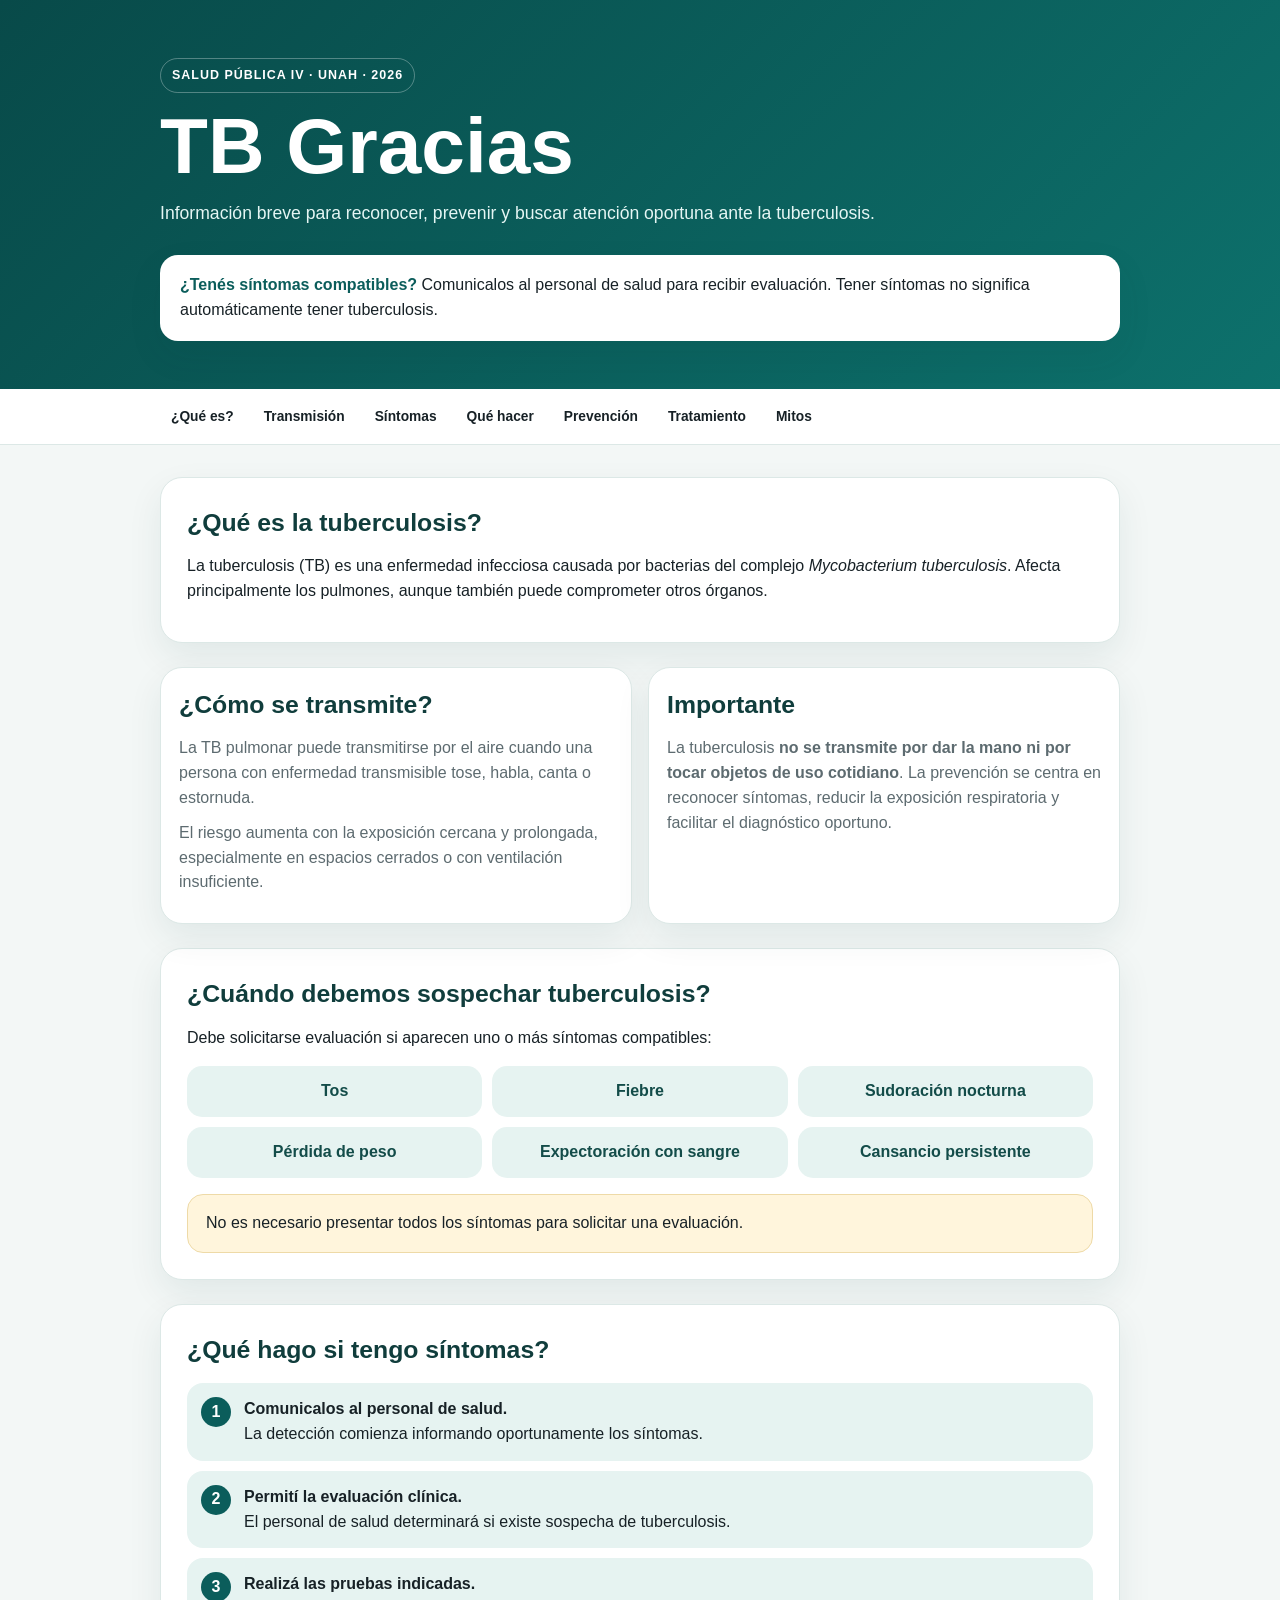
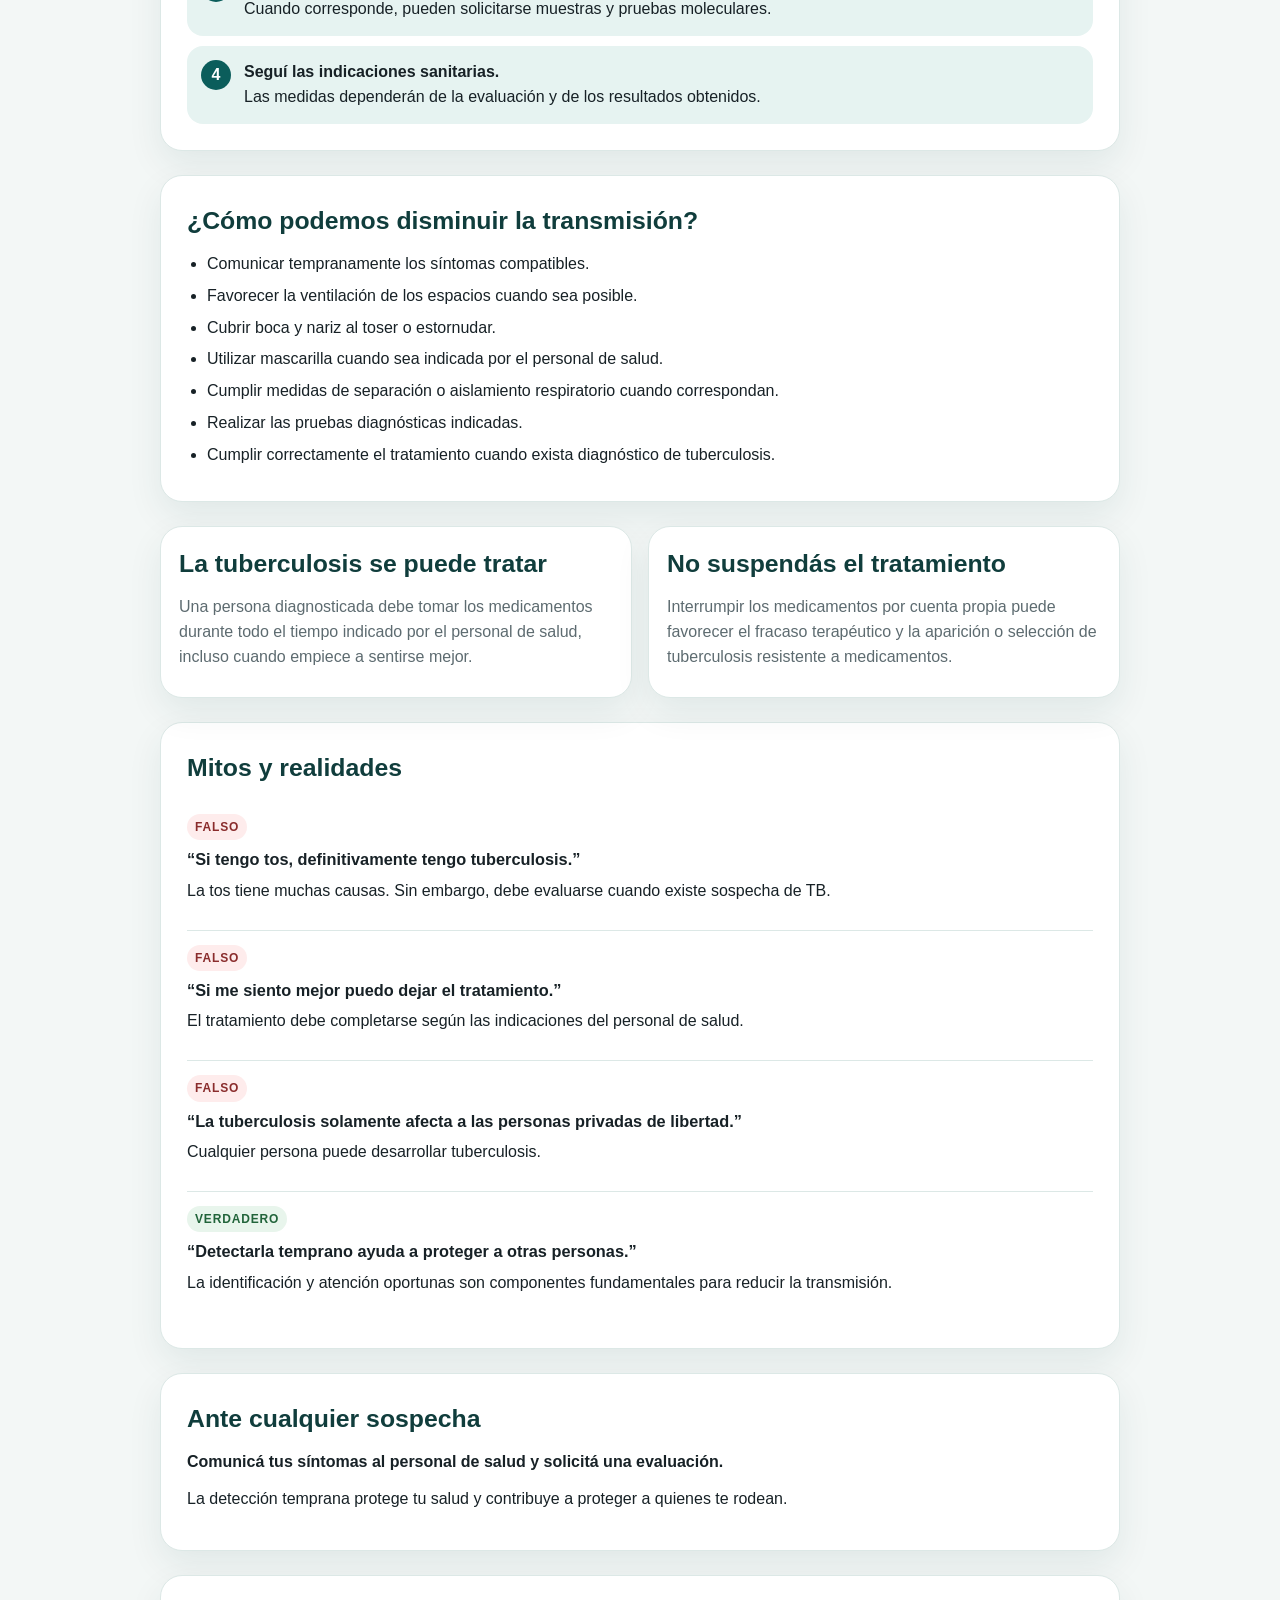
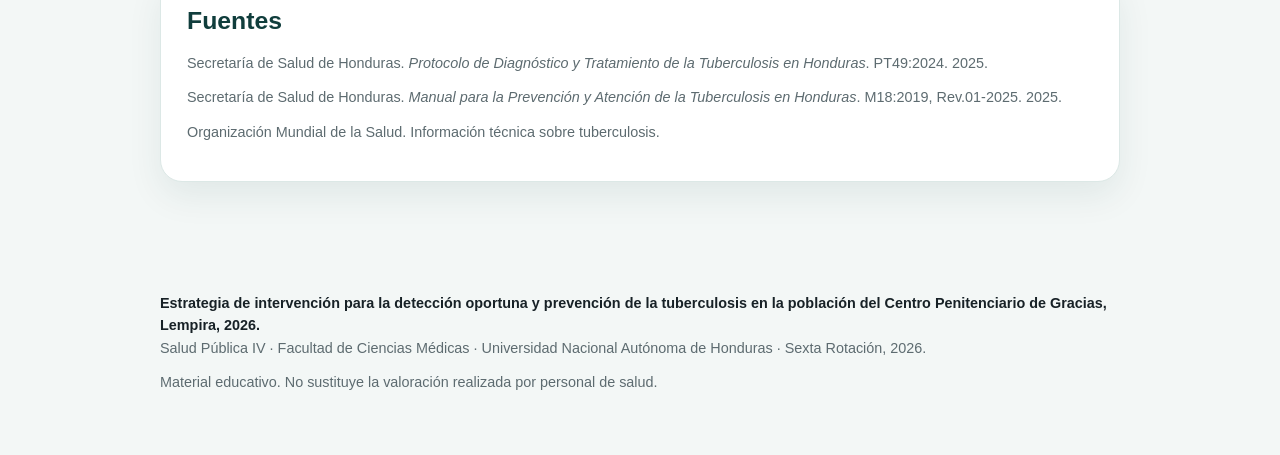
==== index.html @ ed450d12 "Add TB Gracias educational website" ====
<!doctype html>
<html lang="es">
<head>
  <meta charset="utf-8">
  <meta name="viewport" content="width=device-width, initial-scale=1">
  <meta name="theme-color" content="#0b5d5b">
  <meta name="description" content="TB Gracias: información breve y confiable sobre tuberculosis, signos, prevención, diagnóstico y tratamiento.">
  <title>TB Gracias | Información sobre tuberculosis</title>
  <style>
    :root{
      --ink:#172126; --muted:#5d6b70; --bg:#f3f7f6; --card:#fff;
      --brand:#0b5d5b; --brand2:#0f7773; --soft:#e6f3f1;
      --warn:#fff5dc; --border:#dce8e6; --shadow:0 14px 35px rgba(13,62,61,.08);
    }
    *{box-sizing:border-box}
    html{scroll-behavior:smooth}
    body{margin:0;font-family:Arial,Helvetica,sans-serif;color:var(--ink);background:var(--bg);line-height:1.55}
    .wrap{width:min(960px,calc(100% - 32px));margin:auto}
    header{background:linear-gradient(135deg,#084a49,#0d716c);color:#fff;padding:58px 0 48px}
    .eyebrow{display:inline-block;padding:7px 11px;border:1px solid rgba(255,255,255,.3);border-radius:999px;font-size:.78rem;letter-spacing:.08em;text-transform:uppercase;font-weight:700;margin-bottom:16px}
    h1{font-size:clamp(2.5rem,8vw,4.9rem);line-height:.95;margin:0 0 16px}
    header p{max-width:720px;font-size:1.1rem;margin:0;color:#e5f6f4}
    .quick{margin-top:28px;background:#fff;color:var(--ink);padding:18px 20px;border-radius:18px;box-shadow:var(--shadow)}
    .quick strong{color:var(--brand)}
    nav{position:sticky;top:0;z-index:10;background:rgba(255,255,255,.96);border-bottom:1px solid var(--border);overflow:auto;white-space:nowrap}
    nav .wrap{display:flex;gap:8px;padding:9px 0}
    nav a{text-decoration:none;color:var(--ink);padding:8px 11px;border-radius:999px;font-size:.86rem;font-weight:700}
    nav a:hover{background:var(--soft);color:var(--brand)}
    main{padding:32px 0 56px}
    section{scroll-margin-top:68px;margin:0 0 24px}
    .card,.mini{background:var(--card);border:1px solid var(--border);border-radius:22px;box-shadow:var(--shadow)}
    .card{padding:26px}.mini{padding:18px}
    h2{font-size:1.55rem;margin:0 0 12px;color:#103d3c}
    h3{font-size:1.02rem;margin:0 0 6px}
    p{margin:0 0 12px}
    .grid{display:grid;grid-template-columns:repeat(2,minmax(0,1fr));gap:16px}
    .mini p{margin:0 0 10px;color:var(--muted)}
    ul{padding-left:20px;margin:10px 0 0} li{margin:7px 0}
    .symptoms{display:grid;grid-template-columns:repeat(3,minmax(0,1fr));gap:10px;margin-top:16px}
    .pill{background:var(--soft);color:#134c49;border-radius:15px;padding:13px;font-weight:700;text-align:center}
    .steps{counter-reset:step;display:grid;gap:10px;margin-top:14px}
    .step{counter-increment:step;display:flex;gap:13px;align-items:flex-start;background:var(--soft);border-radius:16px;padding:14px}
    .step:before{content:counter(step);flex:0 0 30px;height:30px;display:grid;place-items:center;border-radius:50%;background:var(--brand);color:#fff;font-weight:700}
    .notice{background:var(--warn);border:1px solid #eedaa7;border-radius:16px;padding:16px 18px;margin-top:16px}
    .myth{border-top:1px solid var(--border);padding:14px 0}.myth:first-of-type{border-top:0}
    .tag{display:inline-block;font-size:.75rem;text-transform:uppercase;letter-spacing:.07em;font-weight:700;padding:4px 8px;border-radius:999px;margin-bottom:7px}
    .false{background:#feecec;color:#8a2c2c}.true{background:#e8f5ec;color:#21643a}
    footer{padding:30px 0 50px;color:var(--muted);font-size:.9rem} footer strong{color:var(--ink)}
    .sources{font-size:.9rem;color:var(--muted)}
    @media(max-width:680px){
      header{padding:42px 0 36px}.wrap{width:min(100% - 22px,960px)}.card{padding:20px}
      .grid{grid-template-columns:1fr}.symptoms{grid-template-columns:repeat(2,minmax(0,1fr))}
    }
  </style>
</head>
<body>
  <header>
    <div class="wrap">
      <span class="eyebrow">Salud Pública IV · UNAH · 2026</span>
      <h1>TB Gracias</h1>
      <p>Información breve para reconocer, prevenir y buscar atención oportuna ante la tuberculosis.</p>
      <div class="quick"><strong>¿Tenés síntomas compatibles?</strong> Comunicalos al personal de salud para recibir evaluación. Tener síntomas no significa automáticamente tener tuberculosis.</div>
    </div>
  </header>

  <nav>
    <div class="wrap">
      <a href="#que-es">¿Qué es?</a>
      <a href="#transmision">Transmisión</a>
      <a href="#sintomas">Síntomas</a>
      <a href="#que-hacer">Qué hacer</a>
      <a href="#prevencion">Prevención</a>
      <a href="#tratamiento">Tratamiento</a>
      <a href="#mitos">Mitos</a>
    </div>
  </nav>

  <main class="wrap">
    <section id="que-es" class="card">
      <h2>¿Qué es la tuberculosis?</h2>
      <p>La tuberculosis (TB) es una enfermedad infecciosa causada por bacterias del complejo <em>Mycobacterium tuberculosis</em>. Afecta principalmente los pulmones, aunque también puede comprometer otros órganos.</p>
    </section>

    <section id="transmision" class="grid">
      <article class="mini">
        <h2>¿Cómo se transmite?</h2>
        <p>La TB pulmonar puede transmitirse por el aire cuando una persona con enfermedad transmisible tose, habla, canta o estornuda.</p>
        <p>El riesgo aumenta con la exposición cercana y prolongada, especialmente en espacios cerrados o con ventilación insuficiente.</p>
      </article>
      <article class="mini">
        <h2>Importante</h2>
        <p>La tuberculosis <strong>no se transmite por dar la mano ni por tocar objetos de uso cotidiano</strong>. La prevención se centra en reconocer síntomas, reducir la exposición respiratoria y facilitar el diagnóstico oportuno.</p>
      </article>
    </section>

    <section id="sintomas" class="card">
      <h2>¿Cuándo debemos sospechar tuberculosis?</h2>
      <p>Debe solicitarse evaluación si aparecen uno o más síntomas compatibles:</p>
      <div class="symptoms">
        <div class="pill">Tos</div><div class="pill">Fiebre</div><div class="pill">Sudoración nocturna</div>
        <div class="pill">Pérdida de peso</div><div class="pill">Expectoración con sangre</div><div class="pill">Cansancio persistente</div>
      </div>
      <div class="notice">No es necesario presentar todos los síntomas para solicitar una evaluación.</div>
    </section>

    <section id="que-hacer" class="card">
      <h2>¿Qué hago si tengo síntomas?</h2>
      <div class="steps">
        <div class="step"><div><strong>Comunicalos al personal de salud.</strong><br>La detección comienza informando oportunamente los síntomas.</div></div>
        <div class="step"><div><strong>Permití la evaluación clínica.</strong><br>El personal de salud determinará si existe sospecha de tuberculosis.</div></div>
        <div class="step"><div><strong>Realizá las pruebas indicadas.</strong><br>Cuando corresponde, pueden solicitarse muestras y pruebas moleculares.</div></div>
        <div class="step"><div><strong>Seguí las indicaciones sanitarias.</strong><br>Las medidas dependerán de la evaluación y de los resultados obtenidos.</div></div>
      </div>
    </section>

    <section id="prevencion" class="card">
      <h2>¿Cómo podemos disminuir la transmisión?</h2>
      <ul>
        <li>Comunicar tempranamente los síntomas compatibles.</li>
        <li>Favorecer la ventilación de los espacios cuando sea posible.</li>
        <li>Cubrir boca y nariz al toser o estornudar.</li>
        <li>Utilizar mascarilla cuando sea indicada por el personal de salud.</li>
        <li>Cumplir medidas de separación o aislamiento respiratorio cuando correspondan.</li>
        <li>Realizar las pruebas diagnósticas indicadas.</li>
        <li>Cumplir correctamente el tratamiento cuando exista diagnóstico de tuberculosis.</li>
      </ul>
    </section>

    <section id="tratamiento" class="grid">
      <article class="mini">
        <h2>La tuberculosis se puede tratar</h2>
        <p>Una persona diagnosticada debe tomar los medicamentos durante todo el tiempo indicado por el personal de salud, incluso cuando empiece a sentirse mejor.</p>
      </article>
      <article class="mini">
        <h2>No suspendás el tratamiento</h2>
        <p>Interrumpir los medicamentos por cuenta propia puede favorecer el fracaso terapéutico y la aparición o selección de tuberculosis resistente a medicamentos.</p>
      </article>
    </section>

    <section id="mitos" class="card">
      <h2>Mitos y realidades</h2>
      <div class="myth"><span class="tag false">Falso</span><h3>“Si tengo tos, definitivamente tengo tuberculosis.”</h3><p>La tos tiene muchas causas. Sin embargo, debe evaluarse cuando existe sospecha de TB.</p></div>
      <div class="myth"><span class="tag false">Falso</span><h3>“Si me siento mejor puedo dejar el tratamiento.”</h3><p>El tratamiento debe completarse según las indicaciones del personal de salud.</p></div>
      <div class="myth"><span class="tag false">Falso</span><h3>“La tuberculosis solamente afecta a las personas privadas de libertad.”</h3><p>Cualquier persona puede desarrollar tuberculosis.</p></div>
      <div class="myth"><span class="tag true">Verdadero</span><h3>“Detectarla temprano ayuda a proteger a otras personas.”</h3><p>La identificación y atención oportunas son componentes fundamentales para reducir la transmisión.</p></div>
    </section>

    <section class="card">
      <h2>Ante cualquier sospecha</h2>
      <p><strong>Comunicá tus síntomas al personal de salud y solicitá una evaluación.</strong></p>
      <p>La detección temprana protege tu salud y contribuye a proteger a quienes te rodean.</p>
    </section>

    <section class="card sources">
      <h2>Fuentes</h2>
      <p>Secretaría de Salud de Honduras. <em>Protocolo de Diagnóstico y Tratamiento de la Tuberculosis en Honduras</em>. PT49:2024. 2025.</p>
      <p>Secretaría de Salud de Honduras. <em>Manual para la Prevención y Atención de la Tuberculosis en Honduras</em>. M18:2019, Rev.01-2025. 2025.</p>
      <p>Organización Mundial de la Salud. Información técnica sobre tuberculosis.</p>
    </section>
  </main>

  <footer>
    <div class="wrap">
      <strong>Estrategia de intervención para la detección oportuna y prevención de la tuberculosis en la población del Centro Penitenciario de Gracias, Lempira, 2026.</strong>
      <p>Salud Pública IV · Facultad de Ciencias Médicas · Universidad Nacional Autónoma de Honduras · Sexta Rotación, 2026.</p>
      <p>Material educativo. No sustituye la valoración realizada por personal de salud.</p>
    </div>
  </footer>
</body>
</html>
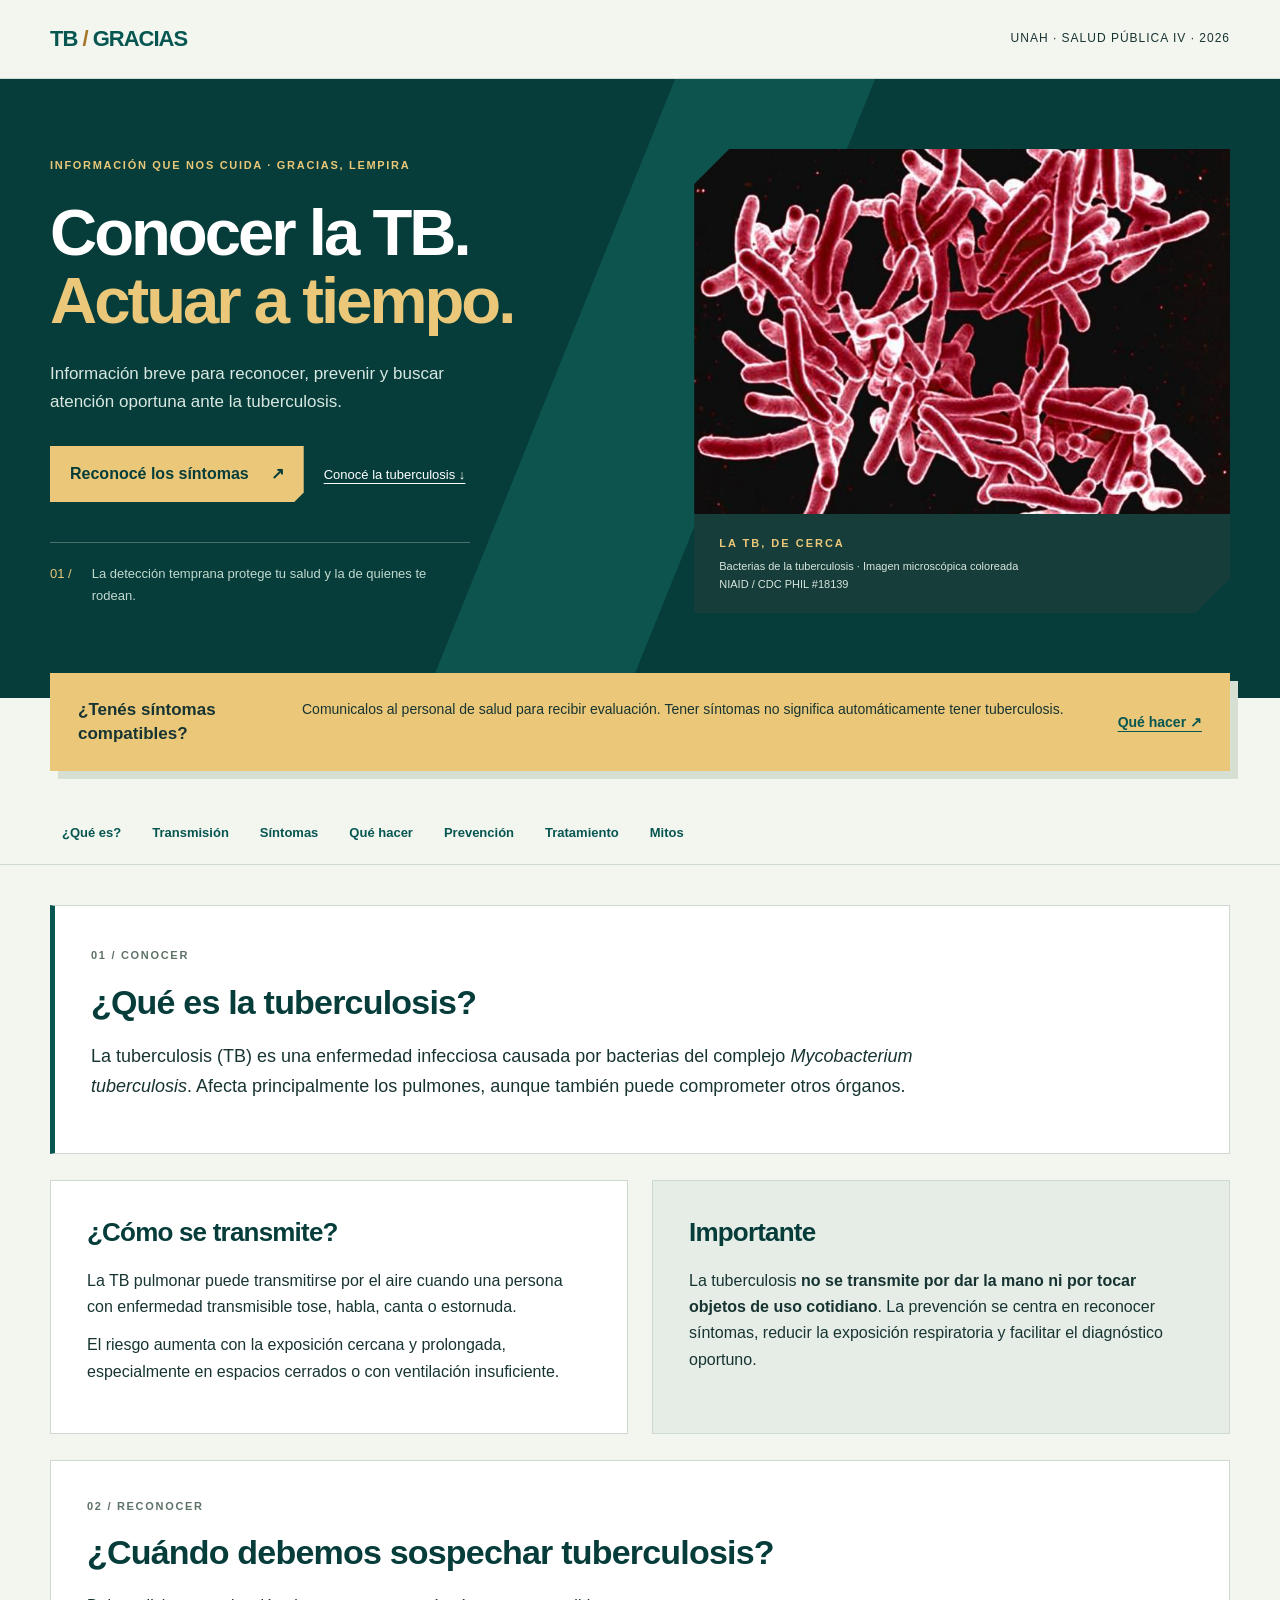
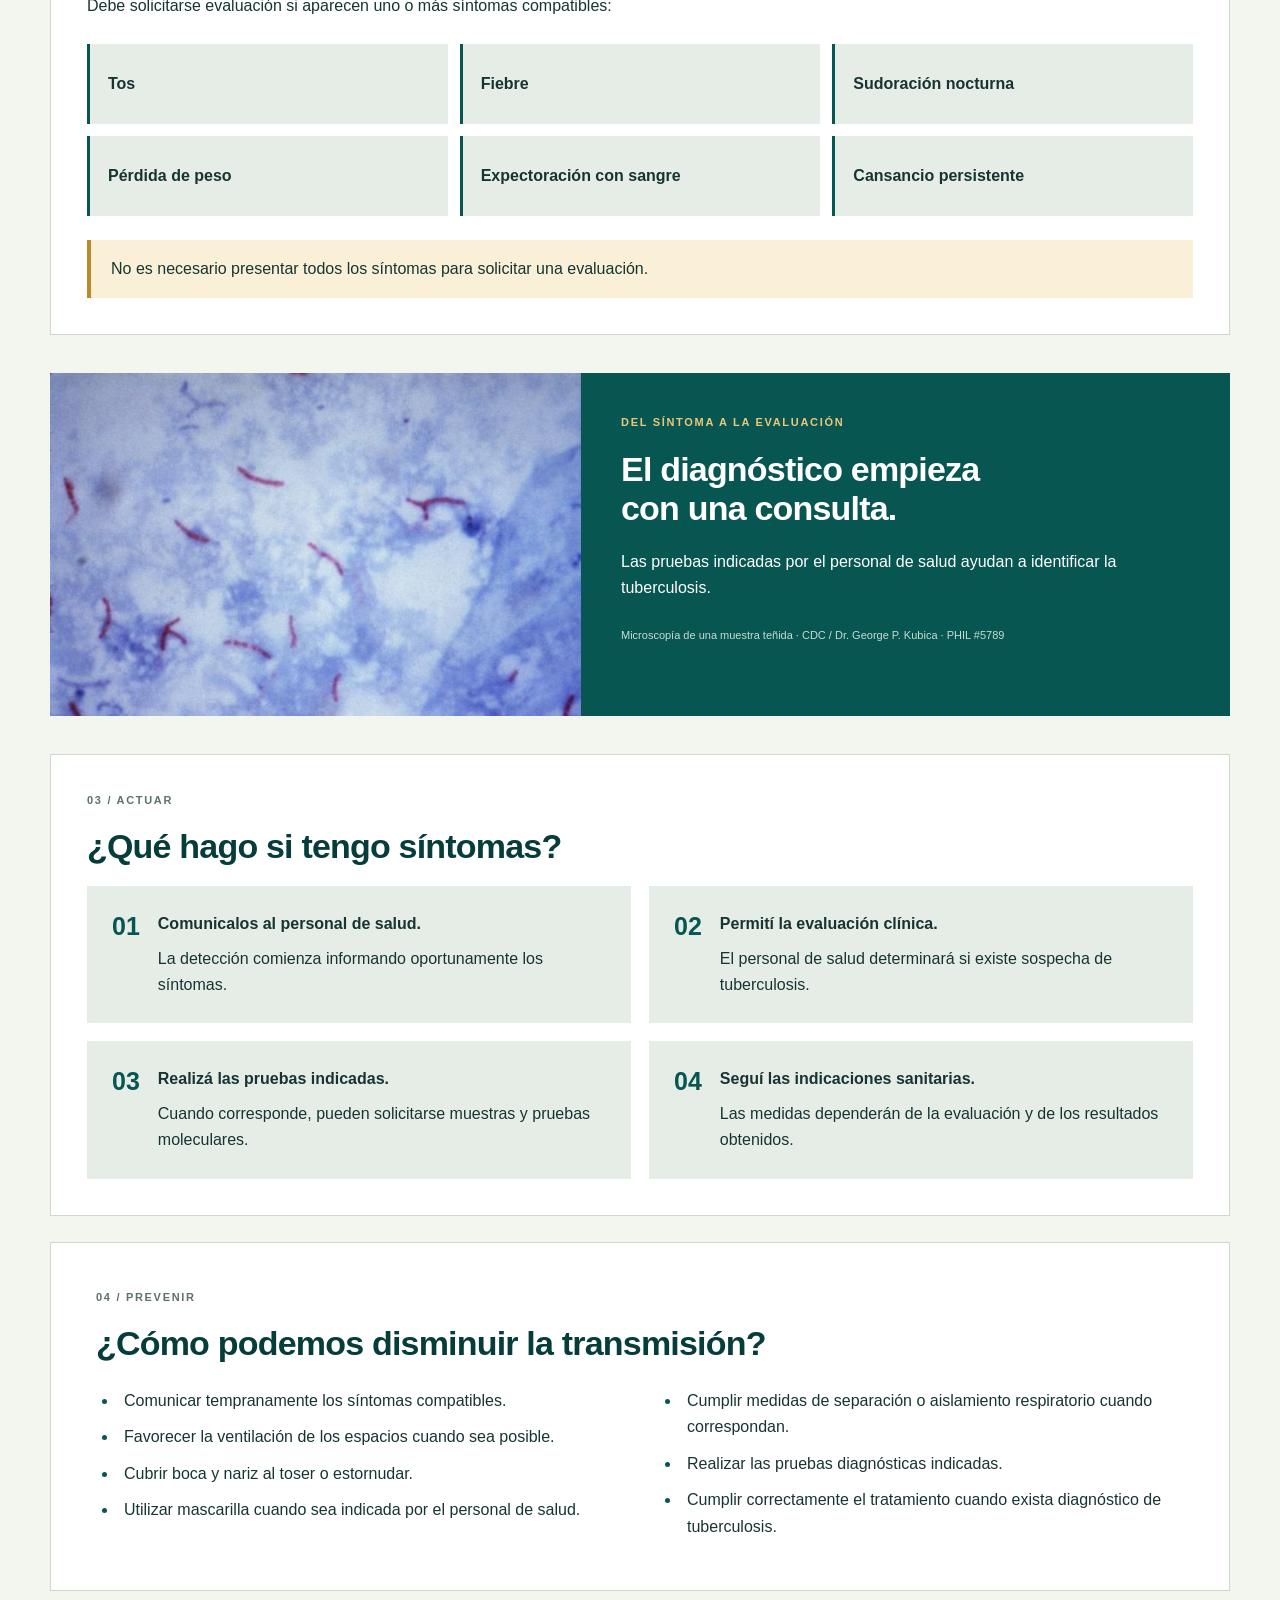
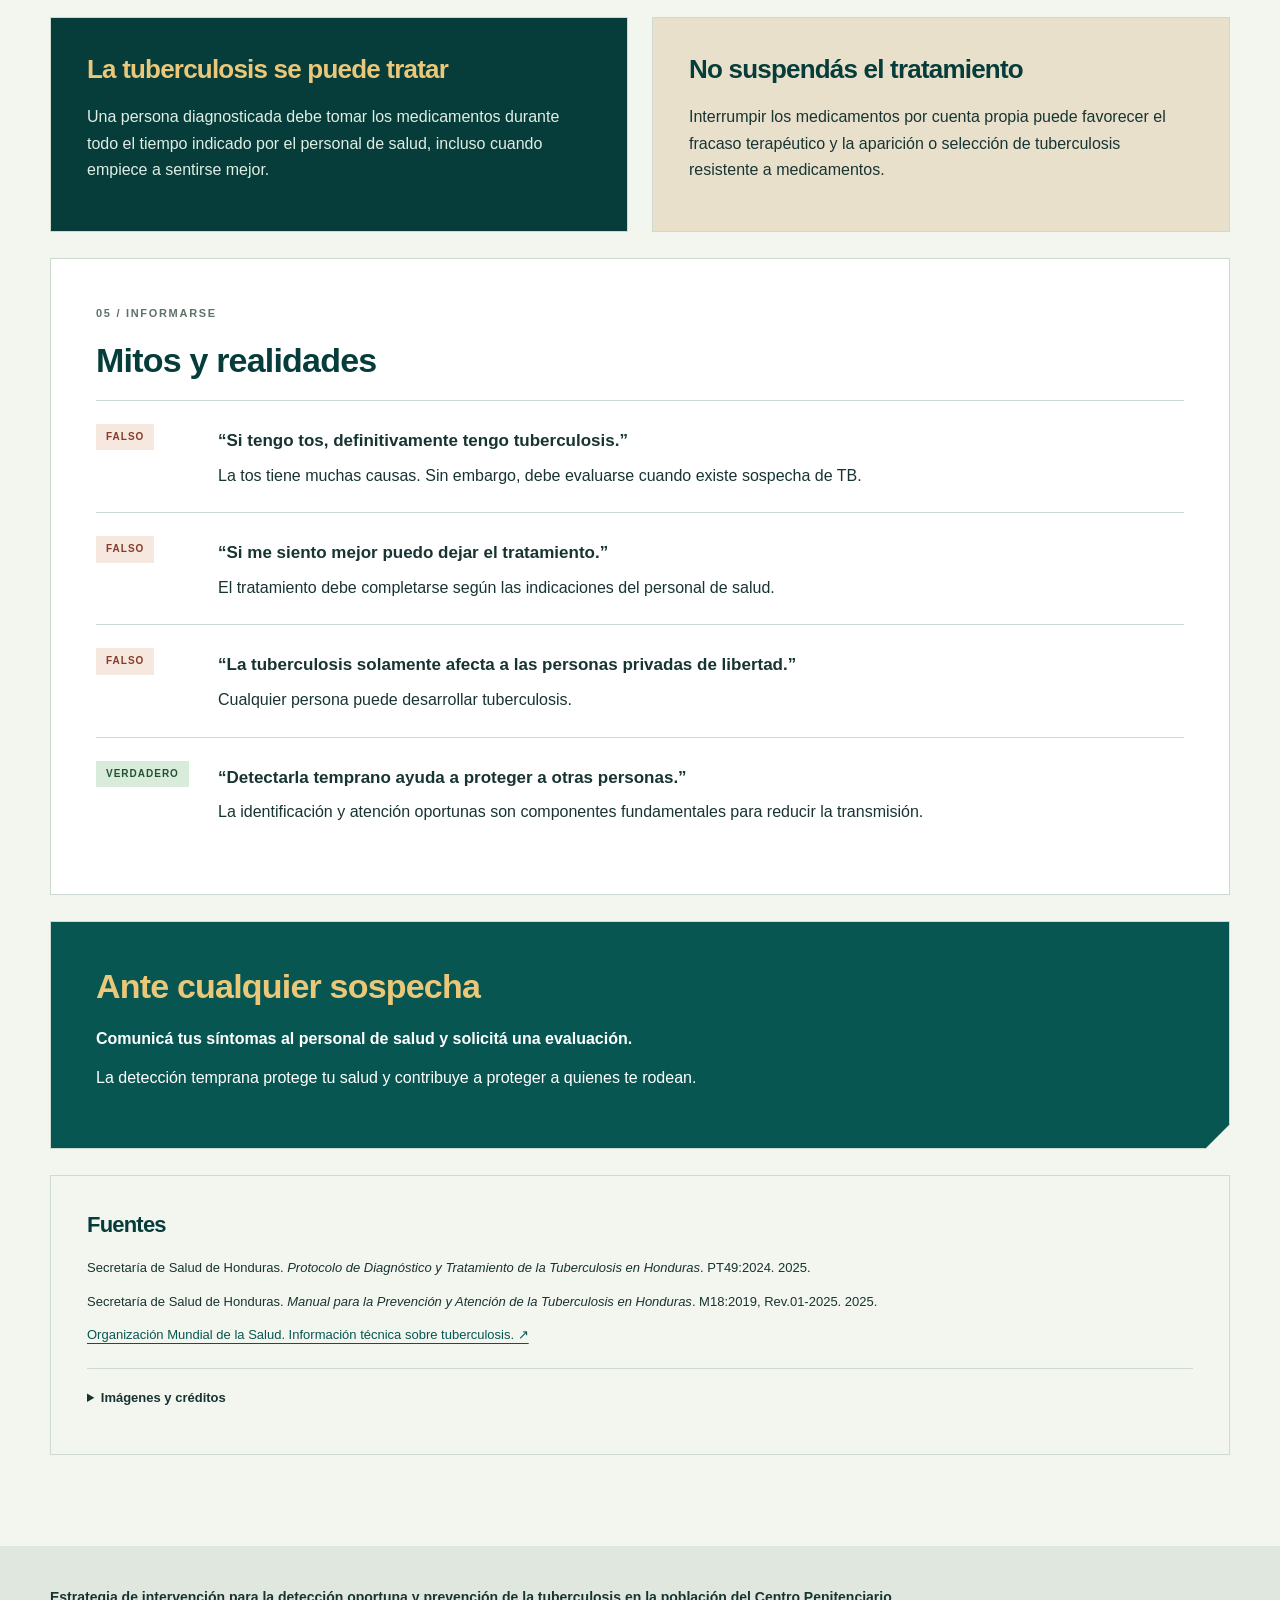
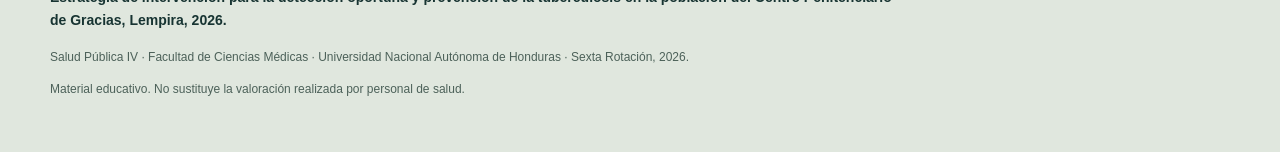
==== commit 3d54514b: "Redesign TB Gracias with angular layout and credited public-domain imagery" ====
--- a/index.html
+++ b/index.html
@@ -6,64 +6,24 @@
   <meta name="theme-color" content="#0b5d5b">
   <meta name="description" content="TB Gracias: información breve y confiable sobre tuberculosis, signos, prevención, diagnóstico y tratamiento.">
   <title>TB Gracias | Información sobre tuberculosis</title>
-  <style>
-    :root{
-      --ink:#172126; --muted:#5d6b70; --bg:#f3f7f6; --card:#fff;
-      --brand:#0b5d5b; --brand2:#0f7773; --soft:#e6f3f1;
-      --warn:#fff5dc; --border:#dce8e6; --shadow:0 14px 35px rgba(13,62,61,.08);
-    }
-    *{box-sizing:border-box}
-    html{scroll-behavior:smooth}
-    body{margin:0;font-family:Arial,Helvetica,sans-serif;color:var(--ink);background:var(--bg);line-height:1.55}
-    .wrap{width:min(960px,calc(100% - 32px));margin:auto}
-    header{background:linear-gradient(135deg,#084a49,#0d716c);color:#fff;padding:58px 0 48px}
-    .eyebrow{display:inline-block;padding:7px 11px;border:1px solid rgba(255,255,255,.3);border-radius:999px;font-size:.78rem;letter-spacing:.08em;text-transform:uppercase;font-weight:700;margin-bottom:16px}
-    h1{font-size:clamp(2.5rem,8vw,4.9rem);line-height:.95;margin:0 0 16px}
-    header p{max-width:720px;font-size:1.1rem;margin:0;color:#e5f6f4}
-    .quick{margin-top:28px;background:#fff;color:var(--ink);padding:18px 20px;border-radius:18px;box-shadow:var(--shadow)}
-    .quick strong{color:var(--brand)}
-    nav{position:sticky;top:0;z-index:10;background:rgba(255,255,255,.96);border-bottom:1px solid var(--border);overflow:auto;white-space:nowrap}
-    nav .wrap{display:flex;gap:8px;padding:9px 0}
-    nav a{text-decoration:none;color:var(--ink);padding:8px 11px;border-radius:999px;font-size:.86rem;font-weight:700}
-    nav a:hover{background:var(--soft);color:var(--brand)}
-    main{padding:32px 0 56px}
-    section{scroll-margin-top:68px;margin:0 0 24px}
-    .card,.mini{background:var(--card);border:1px solid var(--border);border-radius:22px;box-shadow:var(--shadow)}
-    .card{padding:26px}.mini{padding:18px}
-    h2{font-size:1.55rem;margin:0 0 12px;color:#103d3c}
-    h3{font-size:1.02rem;margin:0 0 6px}
-    p{margin:0 0 12px}
-    .grid{display:grid;grid-template-columns:repeat(2,minmax(0,1fr));gap:16px}
-    .mini p{margin:0 0 10px;color:var(--muted)}
-    ul{padding-left:20px;margin:10px 0 0} li{margin:7px 0}
-    .symptoms{display:grid;grid-template-columns:repeat(3,minmax(0,1fr));gap:10px;margin-top:16px}
-    .pill{background:var(--soft);color:#134c49;border-radius:15px;padding:13px;font-weight:700;text-align:center}
-    .steps{counter-reset:step;display:grid;gap:10px;margin-top:14px}
-    .step{counter-increment:step;display:flex;gap:13px;align-items:flex-start;background:var(--soft);border-radius:16px;padding:14px}
-    .step:before{content:counter(step);flex:0 0 30px;height:30px;display:grid;place-items:center;border-radius:50%;background:var(--brand);color:#fff;font-weight:700}
-    .notice{background:var(--warn);border:1px solid #eedaa7;border-radius:16px;padding:16px 18px;margin-top:16px}
-    .myth{border-top:1px solid var(--border);padding:14px 0}.myth:first-of-type{border-top:0}
-    .tag{display:inline-block;font-size:.75rem;text-transform:uppercase;letter-spacing:.07em;font-weight:700;padding:4px 8px;border-radius:999px;margin-bottom:7px}
-    .false{background:#feecec;color:#8a2c2c}.true{background:#e8f5ec;color:#21643a}
-    footer{padding:30px 0 50px;color:var(--muted);font-size:.9rem} footer strong{color:var(--ink)}
-    .sources{font-size:.9rem;color:var(--muted)}
-    @media(max-width:680px){
-      header{padding:42px 0 36px}.wrap{width:min(100% - 22px,960px)}.card{padding:20px}
-      .grid{grid-template-columns:1fr}.symptoms{grid-template-columns:repeat(2,minmax(0,1fr))}
-    }
-  </style>
+  <link rel="stylesheet" href="assets/styles.css">
 </head>
 <body>
-  <header>
-    <div class="wrap">
-      <span class="eyebrow">Salud Pública IV · UNAH · 2026</span>
-      <h1>TB Gracias</h1>
+  <a class="skip" href="#contenido">Saltar al contenido</a>
+  <div class="masthead"><div class="wrap"><a class="brand" href="#inicio">TB<span> / </span>GRACIAS</a><span>UNAH · Salud Pública IV · 2026</span></div></div>
+  <header id="inicio">
+    <div class="wrap hero">
+      <div class="hero-copy"><span class="eyebrow">Información que nos cuida · Gracias, Lempira</span>
+      <h1>Conocer la TB.<br><span>Actuar a tiempo.</span></h1>
       <p>Información breve para reconocer, prevenir y buscar atención oportuna ante la tuberculosis.</p>
-      <div class="quick"><strong>¿Tenés síntomas compatibles?</strong> Comunicalos al personal de salud para recibir evaluación. Tener síntomas no significa automáticamente tener tuberculosis.</div>
+      <div class="hero-actions"><a class="button" href="#sintomas">Reconocé los síntomas <span aria-hidden="true">↗</span></a><a class="text-link" href="#que-es">Conocé la tuberculosis ↓</a></div>
+      <div class="hero-note"><span aria-hidden="true">01 /</span> La detección temprana protege tu salud y la de quienes te rodean.</div></div>
+      <figure class="hero-image"><img src="assets/img/tb-bacteria.jpg" alt="Micrografía electrónica coloreada de bacterias Mycobacterium tuberculosis" width="700" height="467" fetchpriority="high"><figcaption><span>LA TB, DE CERCA</span> Bacterias de la tuberculosis · Imagen microscópica coloreada<br>NIAID / CDC PHIL #18139</figcaption></figure>
     </div>
   </header>
+  <aside class="quick wrap"><strong>¿Tenés síntomas compatibles?</strong><span>Comunicalos al personal de salud para recibir evaluación. Tener síntomas no significa automáticamente tener tuberculosis.</span><a href="#que-hacer" aria-label="Ver qué hacer si tengo síntomas">Qué hacer ↗</a></aside>
 
-  <nav>
+  <nav aria-label="Temas de tuberculosis">
     <div class="wrap">
       <a href="#que-es">¿Qué es?</a>
       <a href="#transmision">Transmisión</a>
@@ -75,8 +35,8 @@
     </div>
   </nav>
 
-  <main class="wrap">
-    <section id="que-es" class="card">
+  <main id="contenido" class="wrap" tabindex="-1">
+    <section id="que-es" class="card introduction"><span class="section-number">01 / CONOCER</span>
       <h2>¿Qué es la tuberculosis?</h2>
       <p>La tuberculosis (TB) es una enfermedad infecciosa causada por bacterias del complejo <em>Mycobacterium tuberculosis</em>. Afecta principalmente los pulmones, aunque también puede comprometer otros órganos.</p>
     </section>
@@ -93,7 +53,7 @@
       </article>
     </section>
 
-    <section id="sintomas" class="card">
+    <section id="sintomas" class="card"><span class="section-number">02 / RECONOCER</span>
       <h2>¿Cuándo debemos sospechar tuberculosis?</h2>
       <p>Debe solicitarse evaluación si aparecen uno o más síntomas compatibles:</p>
       <div class="symptoms">
@@ -103,7 +63,8 @@
       <div class="notice">No es necesario presentar todos los síntomas para solicitar una evaluación.</div>
     </section>
 
-    <section id="que-hacer" class="card">
+    <figure class="science-strip"><img src="assets/img/tb-microscopy.jpg" alt="Bacilos de tuberculosis visibles en una muestra teñida con Ziehl-Neelsen, aumentada mil veces" width="700" height="467" loading="lazy"><figcaption><span class="section-number">DEL SÍNTOMA A LA EVALUACIÓN</span><h2>El diagnóstico empieza<br>con una consulta.</h2><p>Las pruebas indicadas por el personal de salud ayudan a identificar la tuberculosis.</p><small>Microscopía de una muestra teñida · CDC / Dr. George P. Kubica · PHIL #5789</small></figcaption></figure>
+    <section id="que-hacer" class="card"><span class="section-number">03 / ACTUAR</span>
       <h2>¿Qué hago si tengo síntomas?</h2>
       <div class="steps">
         <div class="step"><div><strong>Comunicalos al personal de salud.</strong><br>La detección comienza informando oportunamente los síntomas.</div></div>
@@ -113,7 +74,7 @@
       </div>
     </section>
 
-    <section id="prevencion" class="card">
+    <section id="prevencion" class="card"><span class="section-number">04 / PREVENIR</span>
       <h2>¿Cómo podemos disminuir la transmisión?</h2>
       <ul>
         <li>Comunicar tempranamente los síntomas compatibles.</li>
@@ -126,7 +87,7 @@
       </ul>
     </section>
 
-    <section id="tratamiento" class="grid">
+    <section id="tratamiento" class="grid treatment" aria-label="Tratamiento">
       <article class="mini">
         <h2>La tuberculosis se puede tratar</h2>
         <p>Una persona diagnosticada debe tomar los medicamentos durante todo el tiempo indicado por el personal de salud, incluso cuando empiece a sentirse mejor.</p>
@@ -137,7 +98,7 @@
       </article>
     </section>
 
-    <section id="mitos" class="card">
+    <section id="mitos" class="card"><span class="section-number">05 / INFORMARSE</span>
       <h2>Mitos y realidades</h2>
       <div class="myth"><span class="tag false">Falso</span><h3>“Si tengo tos, definitivamente tengo tuberculosis.”</h3><p>La tos tiene muchas causas. Sin embargo, debe evaluarse cuando existe sospecha de TB.</p></div>
       <div class="myth"><span class="tag false">Falso</span><h3>“Si me siento mejor puedo dejar el tratamiento.”</h3><p>El tratamiento debe completarse según las indicaciones del personal de salud.</p></div>
@@ -145,7 +106,7 @@
       <div class="myth"><span class="tag true">Verdadero</span><h3>“Detectarla temprano ayuda a proteger a otras personas.”</h3><p>La identificación y atención oportunas son componentes fundamentales para reducir la transmisión.</p></div>
     </section>
 
-    <section class="card">
+    <section class="card final-call">
       <h2>Ante cualquier sospecha</h2>
       <p><strong>Comunicá tus síntomas al personal de salud y solicitá una evaluación.</strong></p>
       <p>La detección temprana protege tu salud y contribuye a proteger a quienes te rodean.</p>
@@ -155,7 +116,8 @@
       <h2>Fuentes</h2>
       <p>Secretaría de Salud de Honduras. <em>Protocolo de Diagnóstico y Tratamiento de la Tuberculosis en Honduras</em>. PT49:2024. 2025.</p>
       <p>Secretaría de Salud de Honduras. <em>Manual para la Prevención y Atención de la Tuberculosis en Honduras</em>. M18:2019, Rev.01-2025. 2025.</p>
-      <p>Organización Mundial de la Salud. Información técnica sobre tuberculosis.</p>
+      <p><a href="https://www.who.int/es/news-room/fact-sheets/detail/tuberculosis">Organización Mundial de la Salud. Información técnica sobre tuberculosis. ↗</a></p>
+      <details><summary>Imágenes y créditos</summary><p>Imágenes de dominio público, disponibles gratuitamente en CDC PHIL: <a href="https://wwwn.cdc.gov/phil/Details.aspx?pid=18139">NIAID, PHIL #18139</a> y <a href="https://wwwn.cdc.gov/phil/Details.aspx?pid=5789">CDC / Dr. George P. Kubica, PHIL #5789</a>. Recortadas para su presentación. Su uso no implica respaldo institucional de CDC o NIAID.</p></details>
     </section>
   </main>
 
@@ -167,4 +129,4 @@
     </div>
   </footer>
 </body>
-</html>+</html>
--- a/assets/styles.css
+++ b/assets/styles.css
@@ -0,0 +1,7 @@
+/* Static assets use relative paths for GitHub Pages project hosting. */
+:root{--ink:#173432;--muted:#526663;--bg:#f3f5ef;--brand:#075651;--dark:#063d3a;--soft:#e6ede7;--accent:#ebc879;--line:#ced9d1}
+*{box-sizing:border-box;border-radius:0!important}html{scroll-behavior:smooth}body{margin:0;background:var(--bg);color:var(--ink);font-family:Arial,Helvetica,sans-serif;line-height:1.65}a{color:var(--brand);text-underline-offset:4px}img{display:block;max-width:100%;object-fit:cover}figure{margin:0}.wrap{width:min(1180px,calc(100% - 64px));margin-inline:auto}.masthead{background:var(--bg);border-bottom:1px solid var(--line)}.masthead .wrap{display:flex;justify-content:space-between;align-items:center;min-height:78px;gap:20px}.brand{font-size:22px;font-weight:900;letter-spacing:-1px;text-decoration:none}.brand span{color:#a47727}.masthead .wrap>span{font-size:12px;letter-spacing:1px;text-transform:uppercase}header{background:var(--dark);color:white;position:relative;overflow:hidden}header:after{content:"";position:absolute;width:200px;height:100%;background:#0d544e;transform:skewX(-22deg);left:43%;top:0;pointer-events:none}.hero{display:grid;grid-template-columns:1.1fr 1fr;gap:55px;align-items:center;padding-block:70px 85px;position:relative;z-index:1}.eyebrow,.section-number{display:block;font-size:11px;font-weight:700;letter-spacing:1.7px;text-transform:uppercase}.eyebrow{color:var(--accent);margin-bottom:25px}h1{font-size:clamp(42px,5.1vw,70px);line-height:1.04;letter-spacing:-3px;margin:0 0 25px}h1 span{color:var(--accent)}header p{color:#d8e8e1;font-size:17px;max-width:450px}.hero-actions{display:flex;align-items:center;flex-wrap:wrap;gap:20px;margin-top:30px}.button{display:inline-flex;gap:22px;background:var(--accent);padding:15px 20px;color:var(--dark);font-weight:700;text-decoration:none;clip-path:polygon(0 0,100% 0,100% calc(100% - 10px),calc(100% - 10px) 100%,0 100%)}.text-link{color:white;font-size:13px}.hero-note{border-top:1px solid #49736b;margin-top:40px;padding-top:20px;max-width:420px;display:flex;gap:20px;font-size:13px;color:#c2d9ce}.hero-note>span{color:var(--accent);white-space:nowrap}.hero-image{position:relative;background:#173d3a;clip-path:polygon(35px 0,100% 0,100% calc(100% - 35px),calc(100% - 35px) 100%,0 100%,0 35px)}.hero-image img{width:100%;height:365px}.hero-image figcaption{padding:20px 25px;font-size:11px;color:#d6e5dc}.hero-image figcaption span{display:block;color:var(--accent);letter-spacing:2px;font-weight:bold;margin-bottom:5px}.quick{display:grid;grid-template-columns:200px 1fr auto;gap:24px;padding:25px 28px;background:var(--accent);position:relative;margin-top:-25px;z-index:2;font-size:14px;box-shadow:8px 8px 0 #d7dfd3}.quick strong{font-size:17px;line-height:1.4}.quick a{align-self:center;font-weight:bold;white-space:nowrap}nav{position:sticky;top:0;z-index:5;background:#f3f5eff5;border-bottom:1px solid var(--line);margin-top:30px}nav .wrap{display:flex;gap:7px;overflow:auto;padding-block:13px}nav a{padding:8px 12px;white-space:nowrap;font-size:13px;text-decoration:none;font-weight:bold}nav a:hover{background:var(--brand);color:#fff}main{padding-block:40px 65px}section{scroll-margin-top:85px;margin-bottom:26px}.card,.mini{padding:36px;background:white;border:1px solid var(--line)}h2{font-size:clamp(24px,3vw,34px);line-height:1.16;letter-spacing:-.8px;margin:0 0 20px;color:var(--dark)}h3{font-size:17px;line-height:1.4;margin:5px 0 10px}p{margin:0 0 12px}.section-number{color:#5e7267;margin-bottom:18px}.introduction{border-left:5px solid var(--brand);padding-block:40px}.introduction p{max-width:900px;font-size:18px}.grid{display:grid;grid-template-columns:1fr 1fr;gap:24px}.mini h2{font-size:26px}.mini:last-child{background:var(--soft)}.symptoms{display:grid;grid-template-columns:repeat(3,1fr);gap:12px;margin-top:25px}.pill{background:var(--soft);padding:22px 18px;font-weight:bold;border-left:3px solid var(--brand);display:flex;align-items:center;min-height:80px}.notice{background:#faf0d8;border-left:4px solid #bb8a29;padding:16px 20px;margin-top:24px}.science-strip{display:grid;grid-template-columns:.9fr 1.1fr;background:var(--brand);color:#fff;margin:38px 0}.science-strip img{height:100%;min-height:300px;width:100%;max-height:390px}.science-strip figcaption{padding:40px}.science-strip h2{color:#fff}.science-strip .section-number{color:var(--accent)}.science-strip small{display:block;color:#c5dcd2;font-size:11px;margin-top:25px}.steps{counter-reset:step;display:grid;grid-template-columns:1fr 1fr;gap:18px}.step{counter-increment:step;display:flex;gap:18px;padding:25px;background:var(--soft)}.step:before{content:"0" counter(step);color:var(--brand);font-size:25px;font-weight:bold;line-height:1.2}.step strong{display:inline-block;margin-bottom:8px}ul{padding-left:22px;margin-bottom:0}li{padding:5px 0 5px 6px}li::marker{color:var(--brand)}#prevencion ul{columns:2;column-gap:60px}li{break-inside:avoid}.treatment .mini{background:var(--dark);color:#e0eee5}.treatment h2{color:var(--accent)}.treatment .mini:last-child{background:#e9e0cc;color:var(--ink)}.treatment .mini:last-child h2{color:var(--dark)}.myth{display:grid;grid-template-columns:100px 1fr;column-gap:22px;padding:23px 0;border-top:1px solid var(--line)}.myth p{grid-column:2;margin:0}.tag{font-size:10px;text-transform:uppercase;font-weight:bold;letter-spacing:1px;padding:5px 10px;align-self:start;justify-self:start}.false{background:#f7e8df;color:#843b26}.true{background:#d9ecdc;color:#245333}.final-call{background:var(--brand);color:white;padding:45px;clip-path:polygon(0 0,100% 0,100% calc(100% - 25px),calc(100% - 25px) 100%,0 100%)}.final-call h2{color:var(--accent)}.sources{background:transparent;font-size:13px}.sources h2{font-size:22px}.sources details{margin-top:22px;border-top:1px solid var(--line);padding-top:18px}.sources summary{cursor:pointer;font-weight:bold;margin-bottom:10px}footer{background:#e0e7de;padding:40px 0;color:#4c6159;font-size:12px}footer strong{display:block;max-width:850px;color:var(--ink);font-size:14px;margin-bottom:16px}.skip{position:fixed;top:-100px;left:15px;background:#fff;padding:12px;z-index:20}.skip:focus{top:10px}:focus-visible{outline:3px solid #b67f16;outline-offset:4px}a:hover{text-decoration-thickness:2px}
+@media(min-width:1000px){#prevencion{padding:45px}#mitos{padding:45px}}
+@media(max-width:850px){.wrap{width:calc(100% - 36px)}.hero{gap:25px;padding-block:45px 65px}h1{letter-spacing:-2px}.hero-image img{height:320px}.quick{grid-template-columns:1fr;gap:10px}.hero-actions{gap:15px}.steps{grid-template-columns:1fr}.science-strip figcaption{padding:28px}.card,.mini{padding:26px}nav .wrap{width:calc(100% - 20px)}}
+@media(max-width:600px){.masthead .wrap{min-height:65px}.masthead .wrap>span{max-width:135px;font-size:9px;text-align:right}.hero{grid-template-columns:1fr;gap:30px}.hero-copy{padding-top:8px}.hero-image img{height:240px}.hero-note{margin-top:25px}.hero-image figcaption{padding:15px 22px}.quick{padding:22px}.grid,.symptoms{grid-template-columns:1fr 1fr}.grid{gap:15px}.grid>.mini{grid-column:1/-1}.pill{padding:16px 12px;font-size:14px}.science-strip{grid-template-columns:1fr}.science-strip img{height:210px;min-height:0}.science-strip figcaption{padding:28px}.card,.mini{padding:24px}#prevencion ul{columns:1}.myth{grid-template-columns:1fr;gap:10px}.myth p{grid-column:1}.final-call{padding:30px}.section-number{font-size:10px}h2{letter-spacing:-.5px}nav a{padding:7px 9px}.step{padding:18px}.introduction p{font-size:16px}}
+@media(prefers-reduced-motion:reduce){html{scroll-behavior:auto}}
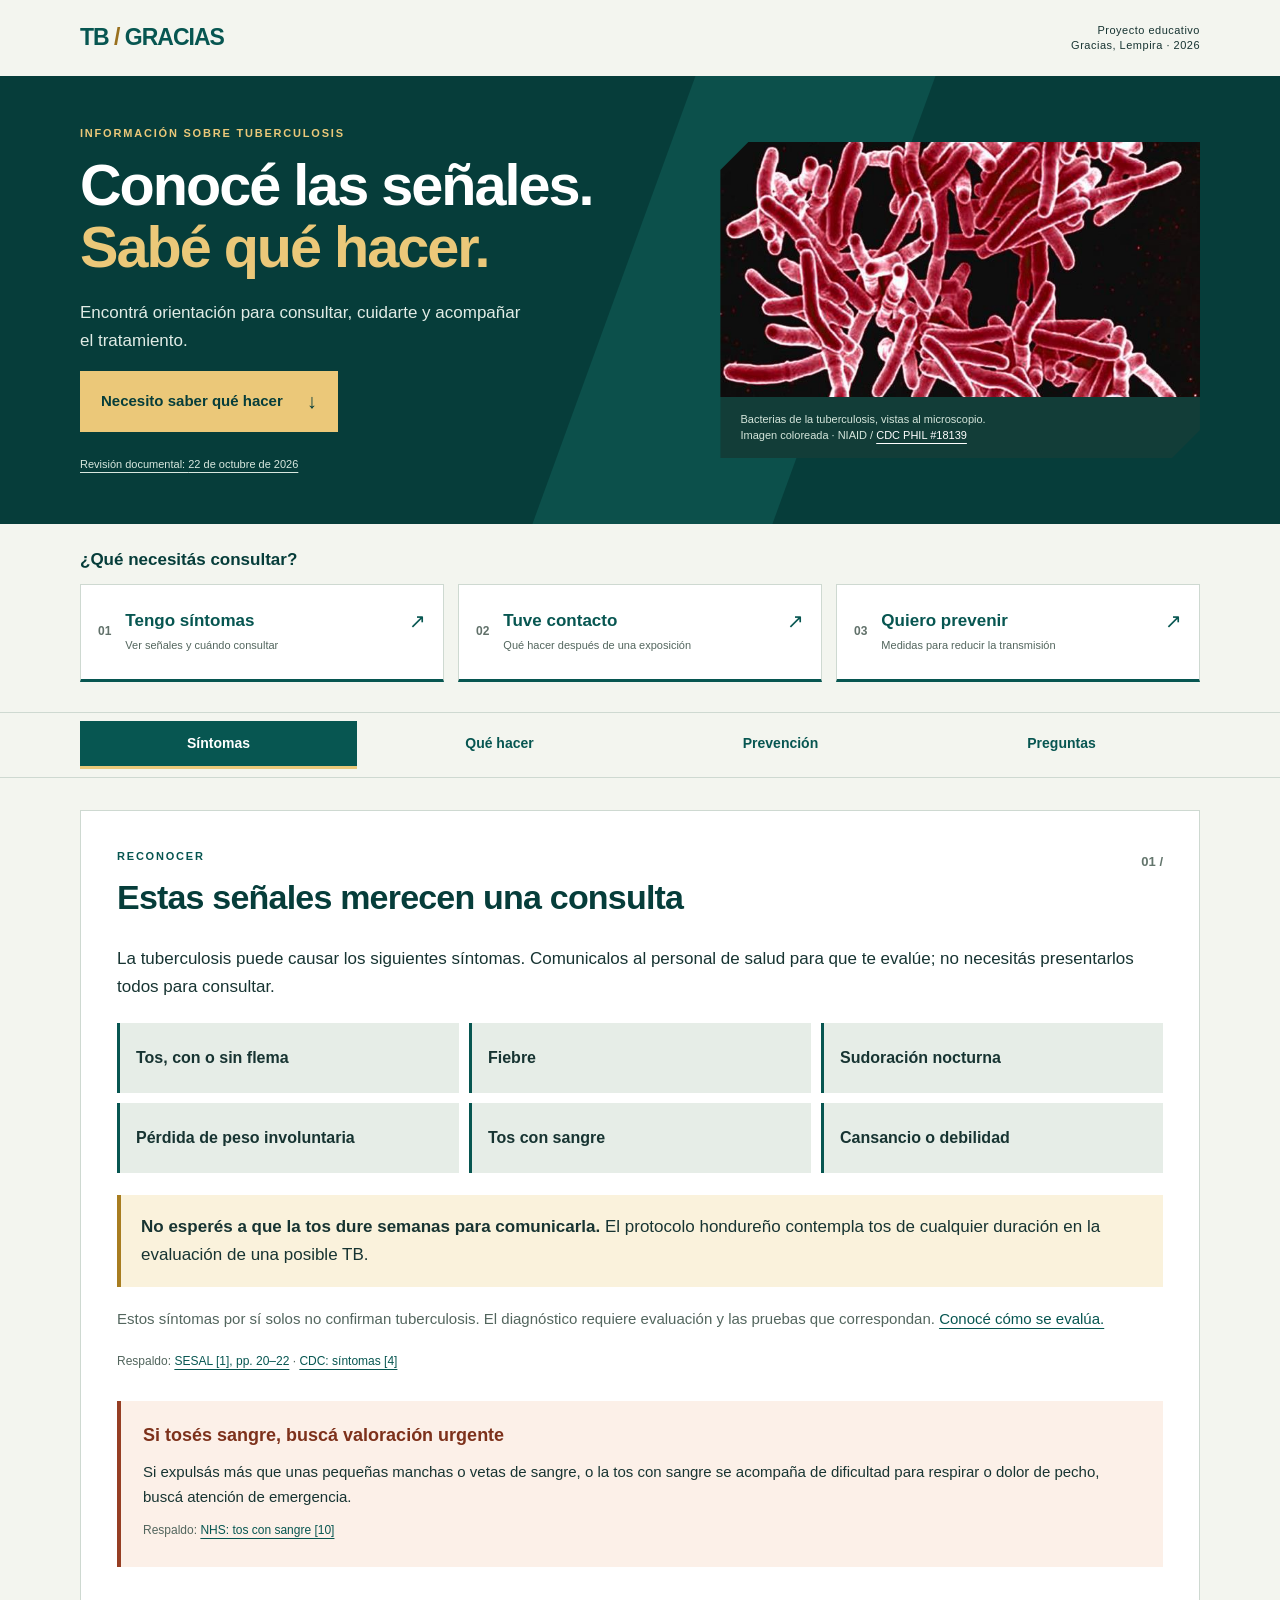
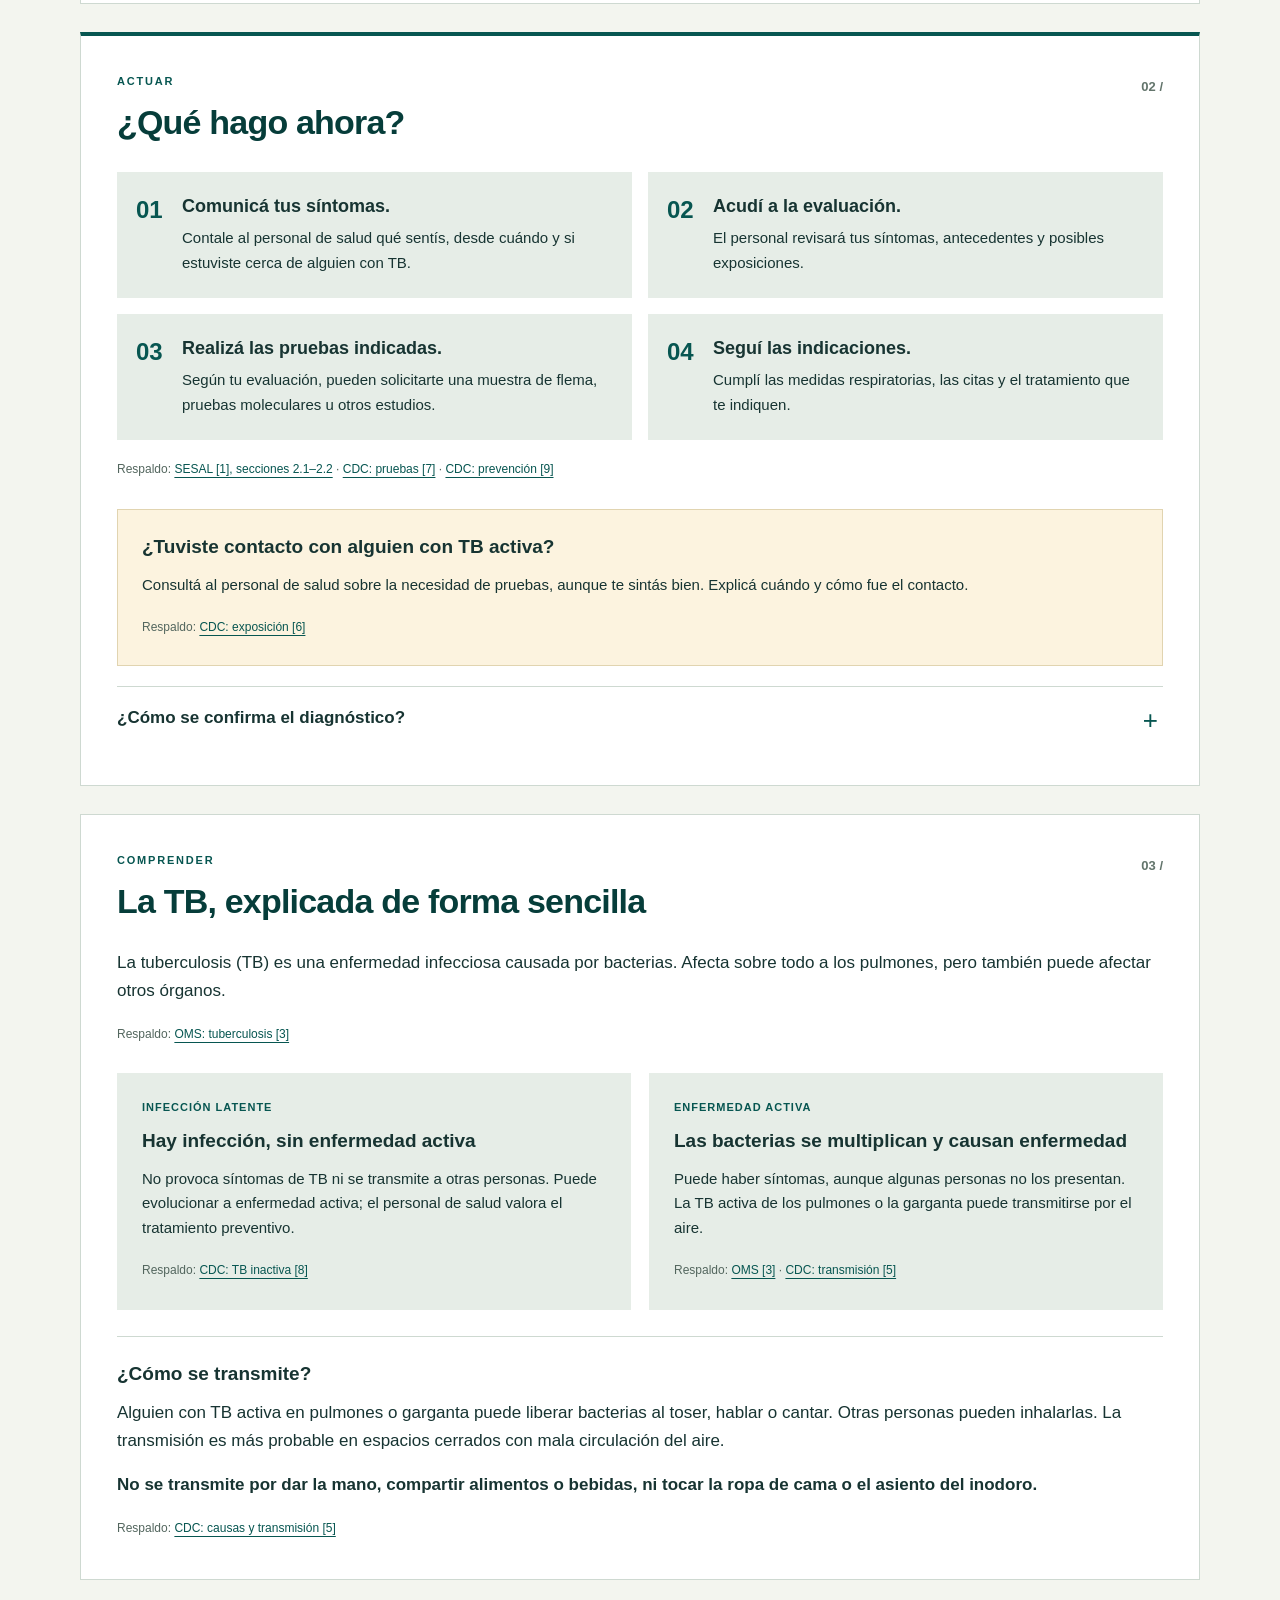
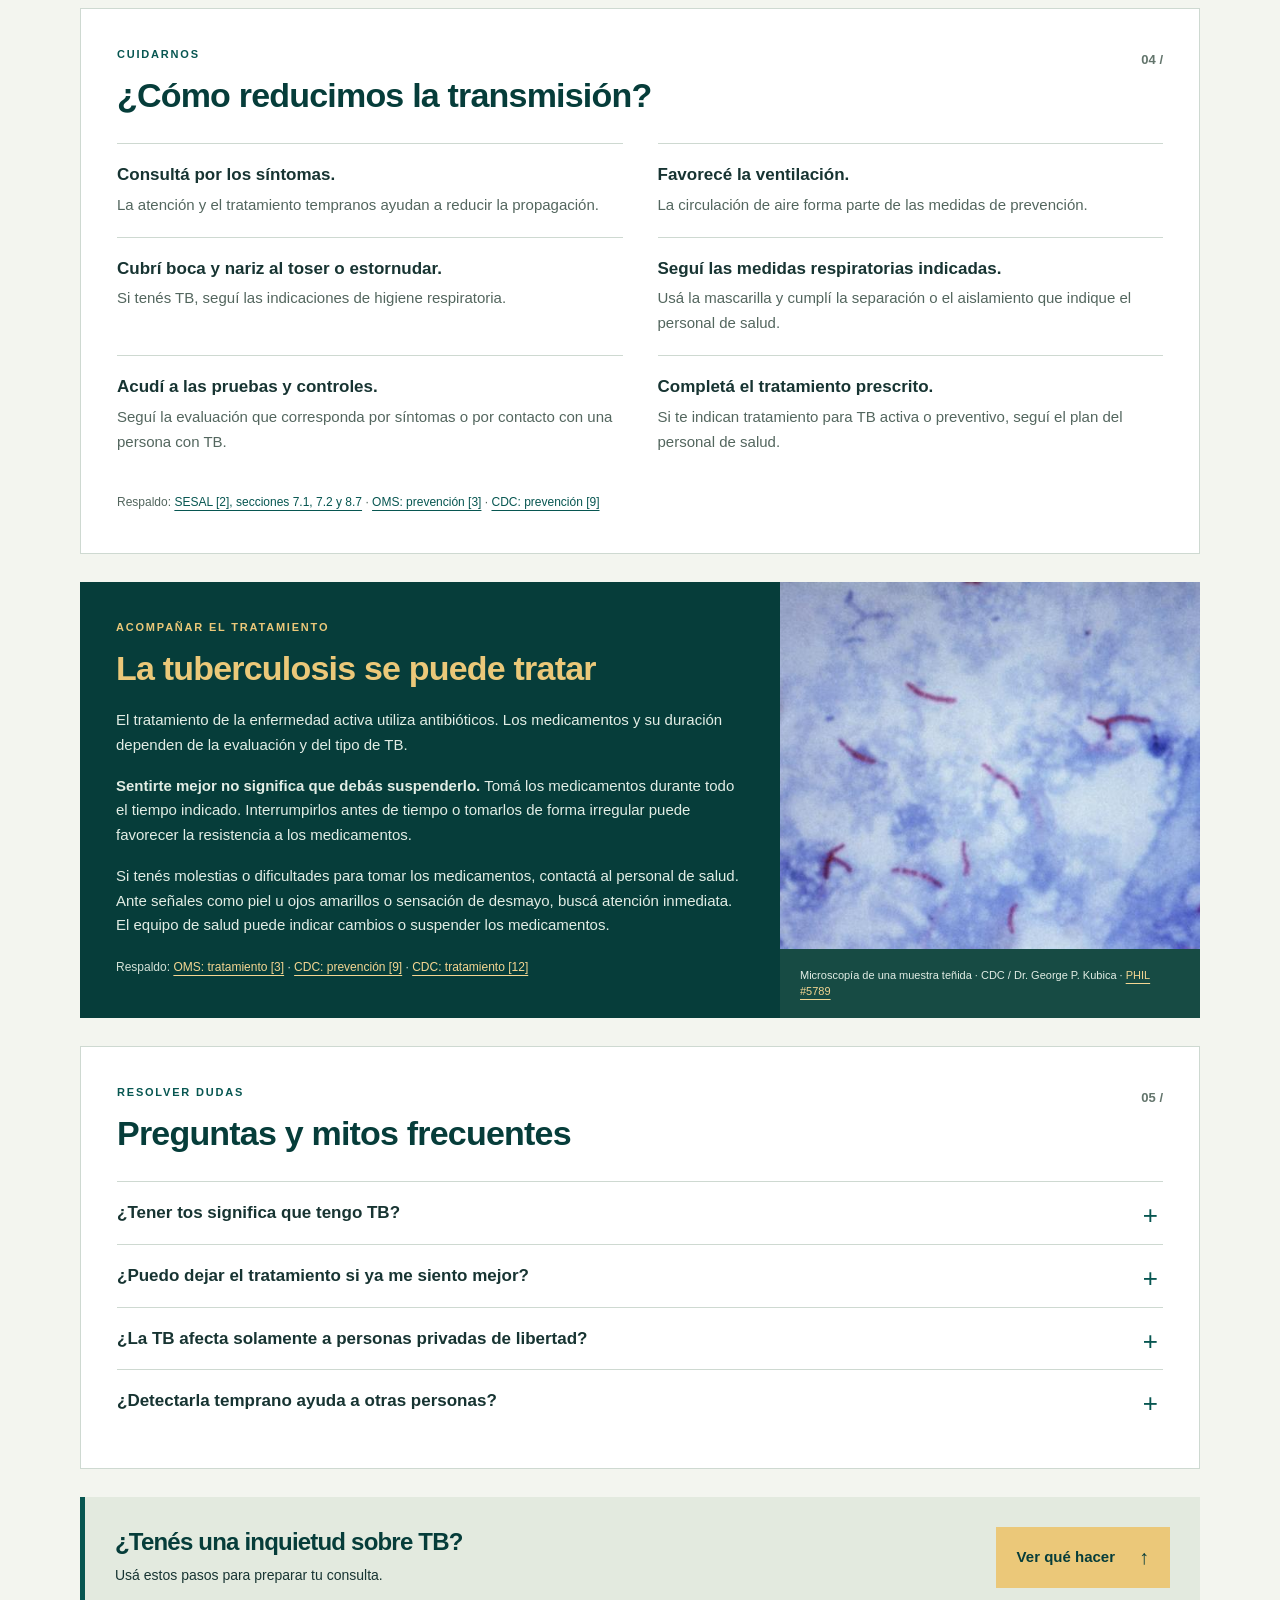
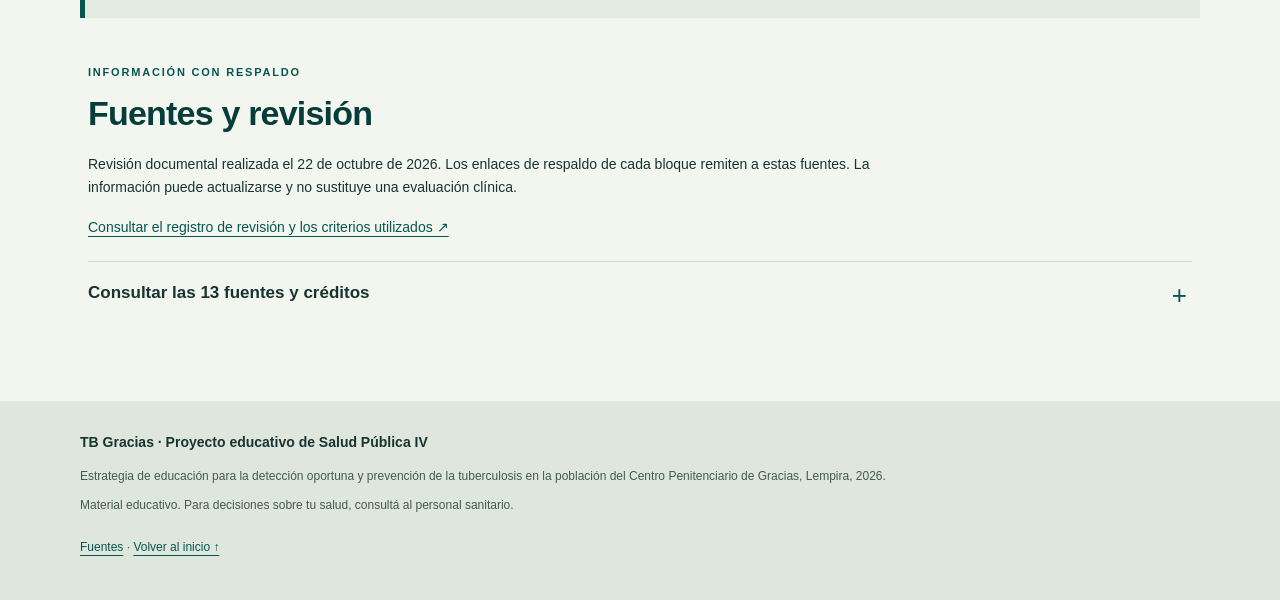
==== commit 0a2036b0: "Simplify navigation and fact-check TB education against official sources" ====
--- a/index.html
+++ b/index.html
@@ -3,130 +3,79 @@
 <head>
   <meta charset="utf-8">
   <meta name="viewport" content="width=device-width, initial-scale=1">
-  <meta name="theme-color" content="#0b5d5b">
-  <meta name="description" content="TB Gracias: información breve y confiable sobre tuberculosis, signos, prevención, diagnóstico y tratamiento.">
-  <title>TB Gracias | Información sobre tuberculosis</title>
+  <meta name="theme-color" content="#063d3a">
+  <meta name="description" content="TB Gracias: síntomas de tuberculosis, atención, prevención y tratamiento, con fuentes oficiales consultables.">
+  <title>TB Gracias | Síntomas, atención y prevención</title>
   <link rel="stylesheet" href="assets/styles.css">
+  <script src="assets/navigation.js" defer></script>
 </head>
 <body>
   <a class="skip" href="#contenido">Saltar al contenido</a>
-  <div class="masthead"><div class="wrap"><a class="brand" href="#inicio">TB<span> / </span>GRACIAS</a><span>UNAH · Salud Pública IV · 2026</span></div></div>
-  <header id="inicio">
-    <div class="wrap hero">
-      <div class="hero-copy"><span class="eyebrow">Información que nos cuida · Gracias, Lempira</span>
-      <h1>Conocer la TB.<br><span>Actuar a tiempo.</span></h1>
-      <p>Información breve para reconocer, prevenir y buscar atención oportuna ante la tuberculosis.</p>
-      <div class="hero-actions"><a class="button" href="#sintomas">Reconocé los síntomas <span aria-hidden="true">↗</span></a><a class="text-link" href="#que-es">Conocé la tuberculosis ↓</a></div>
-      <div class="hero-note"><span aria-hidden="true">01 /</span> La detección temprana protege tu salud y la de quienes te rodean.</div></div>
-      <figure class="hero-image"><img src="assets/img/tb-bacteria.jpg" alt="Micrografía electrónica coloreada de bacterias Mycobacterium tuberculosis" width="700" height="467" fetchpriority="high"><figcaption><span>LA TB, DE CERCA</span> Bacterias de la tuberculosis · Imagen microscópica coloreada<br>NIAID / CDC PHIL #18139</figcaption></figure>
-    </div>
-  </header>
-  <aside class="quick wrap"><strong>¿Tenés síntomas compatibles?</strong><span>Comunicalos al personal de salud para recibir evaluación. Tener síntomas no significa automáticamente tener tuberculosis.</span><a href="#que-hacer" aria-label="Ver qué hacer si tengo síntomas">Qué hacer ↗</a></aside>
-
-  <nav aria-label="Temas de tuberculosis">
-    <div class="wrap">
-      <a href="#que-es">¿Qué es?</a>
-      <a href="#transmision">Transmisión</a>
-      <a href="#sintomas">Síntomas</a>
-      <a href="#que-hacer">Qué hacer</a>
-      <a href="#prevencion">Prevención</a>
-      <a href="#tratamiento">Tratamiento</a>
-      <a href="#mitos">Mitos</a>
-    </div>
-  </nav>
-
+  <div class="masthead wrap"><a class="brand" href="#inicio" aria-label="TB Gracias, inicio">TB<span> / </span>GRACIAS</a><span>Proyecto educativo<br>Gracias, Lempira · 2026</span></div>
+  <header id="inicio"><div class="wrap hero">
+    <div class="hero-copy"><span class="eyebrow">Información sobre tuberculosis</span><h1>Conocé las señales.<br><span>Sabé qué hacer.</span></h1><p>Encontrá orientación para consultar, cuidarte y acompañar el tratamiento.</p><a class="button" href="#que-hacer">Necesito saber qué hacer <span aria-hidden="true">↓</span></a><a class="review-link" href="#fuentes">Revisión documental: <time datetime="2026-10-22">22 de octubre de 2026</time></a></div>
+    <figure class="hero-image" data-evidence="11"><img src="assets/img/tb-bacteria.jpg" alt="Micrografía electrónica coloreada de bacterias Mycobacterium tuberculosis" width="700" height="467" fetchpriority="high"><figcaption>Bacterias de la tuberculosis, vistas al microscopio.<br>Imagen coloreada · NIAID / <a href="#fuente-11">CDC PHIL #18139</a></figcaption></figure>
+  </div></header>
+  <div class="wrap entry" aria-labelledby="entry-title"><h2 id="entry-title">¿Qué necesitás consultar?</h2><div class="entry-grid">
+    <a href="#sintomas"><span class="entry-index" aria-hidden="true">01</span><span><strong>Tengo síntomas</strong><small>Ver señales y cuándo consultar</small></span><span aria-hidden="true">↗</span></a>
+    <a href="#contacto"><span class="entry-index" aria-hidden="true">02</span><span><strong>Tuve contacto</strong><small>Qué hacer después de una exposición</small></span><span aria-hidden="true">↗</span></a>
+    <a href="#prevencion"><span class="entry-index" aria-hidden="true">03</span><span><strong>Quiero prevenir</strong><small>Medidas para reducir la transmisión</small></span><span aria-hidden="true">↗</span></a>
+  </div></div>
+  <nav class="topic-nav" aria-label="Navegación por temas"><div class="wrap"><a href="#sintomas">Síntomas</a><a href="#que-hacer">Qué hacer</a><a href="#prevencion">Prevención</a><a href="#mitos">Preguntas</a></div></nav>
   <main id="contenido" class="wrap" tabindex="-1">
-    <section id="que-es" class="card introduction"><span class="section-number">01 / CONOCER</span>
-      <h2>¿Qué es la tuberculosis?</h2>
-      <p>La tuberculosis (TB) es una enfermedad infecciosa causada por bacterias del complejo <em>Mycobacterium tuberculosis</em>. Afecta principalmente los pulmones, aunque también puede comprometer otros órganos.</p>
+    <section id="sintomas" class="card" aria-labelledby="symptom-title">
+      <div class="section-heading"><div><span class="eyebrow">Reconocer</span><h2 id="symptom-title">Estas señales merecen una consulta</h2></div><span class="section-index" aria-hidden="true">01 /</span></div>
+      <div data-claim="sintomas" data-evidence="1 4"><p>La tuberculosis puede causar los siguientes síntomas. Comunicalos al personal de salud para que te evalúe; no necesitás presentarlos todos para consultar.</p><ul class="symptoms"><li>Tos, con o sin flema</li><li>Fiebre</li><li>Sudoración nocturna</li><li>Pérdida de peso involuntaria</li><li>Tos con sangre</li><li>Cansancio o debilidad</li></ul><p class="notice"><strong>No esperés a que la tos dure semanas para comunicarla.</strong> El protocolo hondureño contempla tos de cualquier duración en la evaluación de una posible TB.</p><p class="reading-note">Estos síntomas por sí solos no confirman tuberculosis. El diagnóstico requiere evaluación y las pruebas que correspondan. <a href="#diagnostico">Conocé cómo se evalúa.</a></p><p class="citation">Respaldo: <a href="#fuente-1">SESAL [1], pp. 20–22</a> · <a href="#fuente-4">CDC: síntomas [4]</a></p></div>
+      <aside id="atencion-urgente" class="urgent" data-claim="urgencia" data-evidence="10" aria-labelledby="urgent-title"><h3 id="urgent-title">Si tosés sangre, buscá valoración urgente</h3><p>Si expulsás más que unas pequeñas manchas o vetas de sangre, o la tos con sangre se acompaña de dificultad para respirar o dolor de pecho, buscá atención de emergencia.</p><p class="citation">Respaldo: <a href="#fuente-10">NHS: tos con sangre [10]</a></p></aside>
     </section>
-
-    <section id="transmision" class="grid">
-      <article class="mini">
-        <h2>¿Cómo se transmite?</h2>
-        <p>La TB pulmonar puede transmitirse por el aire cuando una persona con enfermedad transmisible tose, habla, canta o estornuda.</p>
-        <p>El riesgo aumenta con la exposición cercana y prolongada, especialmente en espacios cerrados o con ventilación insuficiente.</p>
-      </article>
-      <article class="mini">
-        <h2>Importante</h2>
-        <p>La tuberculosis <strong>no se transmite por dar la mano ni por tocar objetos de uso cotidiano</strong>. La prevención se centra en reconocer síntomas, reducir la exposición respiratoria y facilitar el diagnóstico oportuno.</p>
-      </article>
+    <section id="que-hacer" class="card action-card" aria-labelledby="action-title">
+      <div class="section-heading"><div><span class="eyebrow">Actuar</span><h2 id="action-title">¿Qué hago ahora?</h2></div><span class="section-index" aria-hidden="true">02 /</span></div>
+      <ol class="steps" data-claim="pasos" data-evidence="1 7 9"><li><strong>Comunicá tus síntomas.</strong><p>Contale al personal de salud qué sentís, desde cuándo y si estuviste cerca de alguien con TB.</p></li><li><strong>Acudí a la evaluación.</strong><p>El personal revisará tus síntomas, antecedentes y posibles exposiciones.</p></li><li><strong>Realizá las pruebas indicadas.</strong><p>Según tu evaluación, pueden solicitarte una muestra de flema, pruebas moleculares u otros estudios.</p></li><li><strong>Seguí las indicaciones.</strong><p>Cumplí las medidas respiratorias, las citas y el tratamiento que te indiquen.</p></li></ol>
+      <p class="citation">Respaldo: <a href="#fuente-1">SESAL [1], secciones 2.1–2.2</a> · <a href="#fuente-7">CDC: pruebas [7]</a> · <a href="#fuente-9">CDC: prevención [9]</a></p>
+      <div id="contacto" class="contact-note" data-claim="contacto" data-evidence="6"><h3>¿Tuviste contacto con alguien con TB activa?</h3><p>Consultá al personal de salud sobre la necesidad de pruebas, aunque te sintás bien. Explicá cuándo y cómo fue el contacto.</p><p class="citation">Respaldo: <a href="#fuente-6">CDC: exposición [6]</a></p></div>
+      <details id="diagnostico" class="disclosure" data-claim="diagnostico" data-evidence="1 7"><summary>¿Cómo se confirma el diagnóstico?</summary><div class="disclosure-body"><p>La evaluación puede incluir pruebas moleculares en una muestra de flema y, cuando corresponde, radiografía de tórax u otros estudios.</p><p>Las pruebas de sangre IGRA y la prueba cutánea de tuberculina detectan infección. Por sí solas no determinan si hay enfermedad activa; un resultado negativo tampoco la descarta siempre.</p><p class="citation">Respaldo: <a href="#fuente-1">SESAL [1], sección 2.2</a> · <a href="#fuente-7">CDC: pruebas [7]</a></p></div></details>
     </section>
-
-    <section id="sintomas" class="card"><span class="section-number">02 / RECONOCER</span>
-      <h2>¿Cuándo debemos sospechar tuberculosis?</h2>
-      <p>Debe solicitarse evaluación si aparecen uno o más síntomas compatibles:</p>
-      <div class="symptoms">
-        <div class="pill">Tos</div><div class="pill">Fiebre</div><div class="pill">Sudoración nocturna</div>
-        <div class="pill">Pérdida de peso</div><div class="pill">Expectoración con sangre</div><div class="pill">Cansancio persistente</div>
-      </div>
-      <div class="notice">No es necesario presentar todos los síntomas para solicitar una evaluación.</div>
+    <section id="que-es" class="card" aria-labelledby="about-title">
+      <div class="section-heading"><div><span class="eyebrow">Comprender</span><h2 id="about-title">La TB, explicada de forma sencilla</h2></div><span class="section-index" aria-hidden="true">03 /</span></div>
+      <div data-claim="definicion" data-evidence="3"><p>La tuberculosis (TB) es una enfermedad infecciosa causada por bacterias. Afecta sobre todo a los pulmones, pero también puede afectar otros órganos.</p><p class="citation">Respaldo: <a href="#fuente-3">OMS: tuberculosis [3]</a></p></div>
+      <div class="two-columns"><article class="info-panel" data-claim="latente" data-evidence="8"><span class="label">Infección latente</span><h3>Hay infección, sin enfermedad activa</h3><p>No provoca síntomas de TB ni se transmite a otras personas. Puede evolucionar a enfermedad activa; el personal de salud valora el tratamiento preventivo.</p><p class="citation">Respaldo: <a href="#fuente-8">CDC: TB inactiva [8]</a></p></article><article class="info-panel" data-claim="activa" data-evidence="3 5"><span class="label">Enfermedad activa</span><h3>Las bacterias se multiplican y causan enfermedad</h3><p>Puede haber síntomas, aunque algunas personas no los presentan. La TB activa de los pulmones o la garganta puede transmitirse por el aire.</p><p class="citation">Respaldo: <a href="#fuente-3">OMS [3]</a> · <a href="#fuente-5">CDC: transmisión [5]</a></p></article></div>
+      <div id="transmision" class="transmission" data-claim="transmision" data-evidence="5"><h3>¿Cómo se transmite?</h3><p>Alguien con TB activa en pulmones o garganta puede liberar bacterias al toser, hablar o cantar. Otras personas pueden inhalarlas. La transmisión es más probable en espacios cerrados con mala circulación del aire.</p><p><strong>No se transmite por dar la mano, compartir alimentos o bebidas, ni tocar la ropa de cama o el asiento del inodoro.</strong></p><p class="citation">Respaldo: <a href="#fuente-5">CDC: causas y transmisión [5]</a></p></div>
     </section>
-
-    <figure class="science-strip"><img src="assets/img/tb-microscopy.jpg" alt="Bacilos de tuberculosis visibles en una muestra teñida con Ziehl-Neelsen, aumentada mil veces" width="700" height="467" loading="lazy"><figcaption><span class="section-number">DEL SÍNTOMA A LA EVALUACIÓN</span><h2>El diagnóstico empieza<br>con una consulta.</h2><p>Las pruebas indicadas por el personal de salud ayudan a identificar la tuberculosis.</p><small>Microscopía de una muestra teñida · CDC / Dr. George P. Kubica · PHIL #5789</small></figcaption></figure>
-    <section id="que-hacer" class="card"><span class="section-number">03 / ACTUAR</span>
-      <h2>¿Qué hago si tengo síntomas?</h2>
-      <div class="steps">
-        <div class="step"><div><strong>Comunicalos al personal de salud.</strong><br>La detección comienza informando oportunamente los síntomas.</div></div>
-        <div class="step"><div><strong>Permití la evaluación clínica.</strong><br>El personal de salud determinará si existe sospecha de tuberculosis.</div></div>
-        <div class="step"><div><strong>Realizá las pruebas indicadas.</strong><br>Cuando corresponde, pueden solicitarse muestras y pruebas moleculares.</div></div>
-        <div class="step"><div><strong>Seguí las indicaciones sanitarias.</strong><br>Las medidas dependerán de la evaluación y de los resultados obtenidos.</div></div>
-      </div>
+    <section id="prevencion" class="card" aria-labelledby="prevention-title">
+      <div class="section-heading"><div><span class="eyebrow">Cuidarnos</span><h2 id="prevention-title">¿Cómo reducimos la transmisión?</h2></div><span class="section-index" aria-hidden="true">04 /</span></div>
+      <ul class="prevention-list" data-claim="prevencion" data-evidence="2 3 9"><li><strong>Consultá por los síntomas.</strong><span>La atención y el tratamiento tempranos ayudan a reducir la propagación.</span></li><li><strong>Favorecé la ventilación.</strong><span>La circulación de aire forma parte de las medidas de prevención.</span></li><li><strong>Cubrí boca y nariz al toser o estornudar.</strong><span>Si tenés TB, seguí las indicaciones de higiene respiratoria.</span></li><li><strong>Seguí las medidas respiratorias indicadas.</strong><span>Usá la mascarilla y cumplí la separación o el aislamiento que indique el personal de salud.</span></li><li><strong>Acudí a las pruebas y controles.</strong><span>Seguí la evaluación que corresponda por síntomas o por contacto con una persona con TB.</span></li><li><strong>Completá el tratamiento prescrito.</strong><span>Si te indican tratamiento para TB activa o preventivo, seguí el plan del personal de salud.</span></li></ul>
+      <p class="citation">Respaldo: <a href="#fuente-2">SESAL [2], secciones 7.1, 7.2 y 8.7</a> · <a href="#fuente-3">OMS: prevención [3]</a> · <a href="#fuente-9">CDC: prevención [9]</a></p>
     </section>
-
-    <section id="prevencion" class="card"><span class="section-number">04 / PREVENIR</span>
-      <h2>¿Cómo podemos disminuir la transmisión?</h2>
-      <ul>
-        <li>Comunicar tempranamente los síntomas compatibles.</li>
-        <li>Favorecer la ventilación de los espacios cuando sea posible.</li>
-        <li>Cubrir boca y nariz al toser o estornudar.</li>
-        <li>Utilizar mascarilla cuando sea indicada por el personal de salud.</li>
-        <li>Cumplir medidas de separación o aislamiento respiratorio cuando correspondan.</li>
-        <li>Realizar las pruebas diagnósticas indicadas.</li>
-        <li>Cumplir correctamente el tratamiento cuando exista diagnóstico de tuberculosis.</li>
-      </ul>
+    <section id="tratamiento" class="treatment" aria-labelledby="treatment-title">
+      <div class="treatment-copy" data-claim="tratamiento" data-evidence="3 9 12"><span class="eyebrow">Acompañar el tratamiento</span><h2 id="treatment-title">La tuberculosis se puede tratar</h2><p>El tratamiento de la enfermedad activa utiliza antibióticos. Los medicamentos y su duración dependen de la evaluación y del tipo de TB.</p><p><strong>Sentirte mejor no significa que debás suspenderlo.</strong> Tomá los medicamentos durante todo el tiempo indicado. Interrumpirlos antes de tiempo o tomarlos de forma irregular puede favorecer la resistencia a los medicamentos.</p><p>Si tenés molestias o dificultades para tomar los medicamentos, contactá al personal de salud. Ante señales como piel u ojos amarillos o sensación de desmayo, buscá atención inmediata. El equipo de salud puede indicar cambios o suspender los medicamentos.</p><p class="citation">Respaldo: <a href="#fuente-3">OMS: tratamiento [3]</a> · <a href="#fuente-9">CDC: prevención [9]</a> · <a href="#fuente-12">CDC: tratamiento [12]</a></p></div>
+      <figure data-evidence="13"><img src="assets/img/tb-microscopy.jpg" alt="Muestra con bacterias de tuberculosis teñida con Ziehl-Neelsen, aumentada mil veces" width="700" height="467" loading="lazy"><figcaption>Microscopía de una muestra teñida · CDC / Dr. George P. Kubica · <a href="#fuente-13">PHIL #5789</a></figcaption></figure>
     </section>
-
-    <section id="tratamiento" class="grid treatment" aria-label="Tratamiento">
-      <article class="mini">
-        <h2>La tuberculosis se puede tratar</h2>
-        <p>Una persona diagnosticada debe tomar los medicamentos durante todo el tiempo indicado por el personal de salud, incluso cuando empiece a sentirse mejor.</p>
-      </article>
-      <article class="mini">
-        <h2>No suspendás el tratamiento</h2>
-        <p>Interrumpir los medicamentos por cuenta propia puede favorecer el fracaso terapéutico y la aparición o selección de tuberculosis resistente a medicamentos.</p>
-      </article>
+    <section id="mitos" class="card" aria-labelledby="faq-title">
+      <div class="section-heading"><div><span class="eyebrow">Resolver dudas</span><h2 id="faq-title">Preguntas y mitos frecuentes</h2></div><span class="section-index" aria-hidden="true">05 /</span></div>
+      <details class="disclosure" data-claim="mito-tos" data-evidence="1 7"><summary>¿Tener tos significa que tengo TB?</summary><div class="disclosure-body"><p>No. La tos por sí sola no confirma TB. Necesitás evaluación y las pruebas indicadas para determinar la causa.</p><p class="citation">Respaldo: <a href="#fuente-1">SESAL [1], secciones 1.6 y 2</a> · <a href="#fuente-7">CDC: pruebas [7]</a></p></div></details>
+      <details class="disclosure" data-claim="mito-tratamiento" data-evidence="12"><summary>¿Puedo dejar el tratamiento si ya me siento mejor?</summary><div class="disclosure-body"><p>No lo suspendás por tu cuenta porque te sintás mejor. Completalo según las indicaciones; si aparecen problemas, contactá al personal de salud.</p><p class="citation">Respaldo: <a href="#fuente-12">CDC: tratamiento [12]</a></p></div></details>
+      <details class="disclosure" data-claim="mito-poblacion" data-evidence="7"><summary>¿La TB afecta solamente a personas privadas de libertad?</summary><div class="disclosure-body"><p>No. Cualquier persona puede desarrollar TB. El riesgo de exposición y de enfermar varía entre personas y entornos.</p><p class="citation">Respaldo: <a href="#fuente-7">CDC: quién debería hacerse pruebas [7]</a></p></div></details>
+      <details class="disclosure" data-claim="mito-deteccion" data-evidence="3"><summary>¿Detectarla temprano ayuda a otras personas?</summary><div class="disclosure-body"><p>Sí. La evaluación y el tratamiento tempranos ayudan a reducir la transmisión y mejoran las posibilidades de recuperación.</p><p class="citation">Respaldo: <a href="#fuente-3">OMS: prevención [3]</a></p></div></details>
     </section>
-
-    <section id="mitos" class="card"><span class="section-number">05 / INFORMARSE</span>
-      <h2>Mitos y realidades</h2>
-      <div class="myth"><span class="tag false">Falso</span><h3>“Si tengo tos, definitivamente tengo tuberculosis.”</h3><p>La tos tiene muchas causas. Sin embargo, debe evaluarse cuando existe sospecha de TB.</p></div>
-      <div class="myth"><span class="tag false">Falso</span><h3>“Si me siento mejor puedo dejar el tratamiento.”</h3><p>El tratamiento debe completarse según las indicaciones del personal de salud.</p></div>
-      <div class="myth"><span class="tag false">Falso</span><h3>“La tuberculosis solamente afecta a las personas privadas de libertad.”</h3><p>Cualquier persona puede desarrollar tuberculosis.</p></div>
-      <div class="myth"><span class="tag true">Verdadero</span><h3>“Detectarla temprano ayuda a proteger a otras personas.”</h3><p>La identificación y atención oportunas son componentes fundamentales para reducir la transmisión.</p></div>
-    </section>
-
-    <section class="card final-call">
-      <h2>Ante cualquier sospecha</h2>
-      <p><strong>Comunicá tus síntomas al personal de salud y solicitá una evaluación.</strong></p>
-      <p>La detección temprana protege tu salud y contribuye a proteger a quienes te rodean.</p>
-    </section>
-
-    <section class="card sources">
-      <h2>Fuentes</h2>
-      <p>Secretaría de Salud de Honduras. <em>Protocolo de Diagnóstico y Tratamiento de la Tuberculosis en Honduras</em>. PT49:2024. 2025.</p>
-      <p>Secretaría de Salud de Honduras. <em>Manual para la Prevención y Atención de la Tuberculosis en Honduras</em>. M18:2019, Rev.01-2025. 2025.</p>
-      <p><a href="https://www.who.int/es/news-room/fact-sheets/detail/tuberculosis">Organización Mundial de la Salud. Información técnica sobre tuberculosis. ↗</a></p>
-      <details><summary>Imágenes y créditos</summary><p>Imágenes de dominio público, disponibles gratuitamente en CDC PHIL: <a href="https://wwwn.cdc.gov/phil/Details.aspx?pid=18139">NIAID, PHIL #18139</a> y <a href="https://wwwn.cdc.gov/phil/Details.aspx?pid=5789">CDC / Dr. George P. Kubica, PHIL #5789</a>. Recortadas para su presentación. Su uso no implica respaldo institucional de CDC o NIAID.</p></details>
+    <aside class="final-call"><div><h2>¿Tenés una inquietud sobre TB?</h2><p>Usá estos pasos para preparar tu consulta.</p></div><a class="button" href="#que-hacer">Ver qué hacer <span aria-hidden="true">↑</span></a></aside>
+    <section id="fuentes" class="sources" aria-labelledby="sources-title"><span class="eyebrow">Información con respaldo</span><h2 id="sources-title">Fuentes y revisión</h2><p>Revisión documental realizada el <time datetime="2026-10-22">22 de octubre de 2026</time>. Los enlaces de respaldo de cada bloque remiten a estas fuentes. La información puede actualizarse y no sustituye una evaluación clínica.</p><p><a href="docs/revision.html">Consultar el registro de revisión y los criterios utilizados ↗</a></p>
+      <details class="disclosure source-list"><summary>Consultar las 13 fuentes y créditos</summary><div class="disclosure-body"><ol>
+        <li id="fuente-1"><a href="https://honduras.bvsalud.org/wp-content/uploads/2025/08/PROTOCOLO-DE-DIAGNOSTICO-Y-TRATAMIENTO-DE-LA-TUBERCULOSIS-EN-HONDURAS.pdf">SESAL. Protocolo de Diagnóstico y Tratamiento de la Tuberculosis en Honduras. PT49:2024, marzo de 2025 (PDF).</a> Secciones 1.6, 2.1 y 2.2. Páginas impresas 18–28; páginas 24–34 del visor.</li>
+        <li id="fuente-2"><a href="https://honduras.bvsalud.org/wp-content/uploads/2025/05/Manual-para-la-Prevencion-y-Atencion-de-la-TB-en-Honduras.pdf">SESAL. Manual para la Prevención y Atención de la Tuberculosis en Honduras. M18:2019, Rev.01–2025 (PDF).</a> Secciones 7.1, 7.2 y 8.7; páginas impresas 13–19 y 34–35.</li>
+        <li id="fuente-3"><a href="https://www.who.int/es/news-room/fact-sheets/detail/tuberculosis">OMS. Tuberculosis.</a> Ficha del 24 de marzo de 2026: panorama general, síntomas, prevención, diagnóstico y tratamiento.</li>
+        <li id="fuente-4"><a href="https://www.cdc.gov/tb/es/signs-symptoms/signos-y-sintomas.html">CDC. Signos y síntomas de la tuberculosis.</a> 11 de febrero de 2025.</li>
+        <li id="fuente-5"><a href="https://www.cdc.gov/tb/es/causes/causas.html">CDC. Tuberculosis: causas y cómo se propaga.</a> 11 de febrero de 2025.</li>
+        <li id="fuente-6"><a href="https://www.cdc.gov/tb/exposure/index.html">CDC. Exposure to Tuberculosis.</a> 25 de marzo de 2024; en inglés.</li>
+        <li id="fuente-7"><a href="https://www.cdc.gov/tb/es/testing/pruebas.html">CDC. Pruebas para detectar la tuberculosis.</a> 11 de febrero de 2025.</li>
+        <li id="fuente-8"><a href="https://www.cdc.gov/tb/es/about/la-tuberculosis-inactiva.html">CDC. Acerca de la tuberculosis inactiva.</a> 7 de febrero de 2025.</li>
+        <li id="fuente-9"><a href="https://www.cdc.gov/tb/es/prevention/prevencion.html">CDC. Cómo prevenir la tuberculosis.</a> 13 de febrero de 2025.</li>
+        <li id="fuente-10"><a href="https://www.nhs.uk/symptoms/coughing-up-blood/">NHS. Coughing up blood.</a> Revisada el 13 de junio de 2024; en inglés. Se utiliza la orientación clínica, sin trasladar los teléfonos ni las rutas asistenciales del Reino Unido.</li>
+        <li id="fuente-11"><a href="https://wwwn.cdc.gov/phil/Details.aspx?pid=18139">CDC PHIL #18139. NIAID, 2010.</a> Micrografía electrónica coloreada. Dominio público; CDC es la fuente gratuita.</li>
+        <li id="fuente-12"><a href="https://www.cdc.gov/tb/es/treatment/tratamiento.html">CDC. Tratamiento de la tuberculosis.</a> 13 de febrero de 2025.</li>
+        <li id="fuente-13"><a href="https://wwwn.cdc.gov/phil/Details.aspx?pid=5789">CDC PHIL #5789. CDC / Dr. George P. Kubica.</a> Tinción de Ziehl-Neelsen, aumento de 1000×. Dominio público; CDC es la fuente gratuita.</li>
+      </ol><p>Las imágenes se recortan visualmente para su presentación. Su uso y las referencias no implican respaldo institucional del proyecto.</p><a href="#inicio">Volver al inicio ↑</a></div></details>
     </section>
   </main>
-
-  <footer>
-    <div class="wrap">
-      <strong>Estrategia de intervención para la detección oportuna y prevención de la tuberculosis en la población del Centro Penitenciario de Gracias, Lempira, 2026.</strong>
-      <p>Salud Pública IV · Facultad de Ciencias Médicas · Universidad Nacional Autónoma de Honduras · Sexta Rotación, 2026.</p>
-      <p>Material educativo. No sustituye la valoración realizada por personal de salud.</p>
-    </div>
-  </footer>
+  <footer><div class="wrap"><strong>TB Gracias · Proyecto educativo de Salud Pública IV</strong><p>Estrategia de educación para la detección oportuna y prevención de la tuberculosis en la población del Centro Penitenciario de Gracias, Lempira, 2026.</p><p>Material educativo. Para decisiones sobre tu salud, consultá al personal sanitario.</p><a href="#fuentes">Fuentes</a><span aria-hidden="true"> · </span><a href="#inicio">Volver al inicio ↑</a></div></footer>
 </body>
-</html>
+</html>
--- a/assets/styles.css
+++ b/assets/styles.css
@@ -1,7 +1,5 @@
-/* Static assets use relative paths for GitHub Pages project hosting. */
-:root{--ink:#173432;--muted:#526663;--bg:#f3f5ef;--brand:#075651;--dark:#063d3a;--soft:#e6ede7;--accent:#ebc879;--line:#ced9d1}
-*{box-sizing:border-box;border-radius:0!important}html{scroll-behavior:smooth}body{margin:0;background:var(--bg);color:var(--ink);font-family:Arial,Helvetica,sans-serif;line-height:1.65}a{color:var(--brand);text-underline-offset:4px}img{display:block;max-width:100%;object-fit:cover}figure{margin:0}.wrap{width:min(1180px,calc(100% - 64px));margin-inline:auto}.masthead{background:var(--bg);border-bottom:1px solid var(--line)}.masthead .wrap{display:flex;justify-content:space-between;align-items:center;min-height:78px;gap:20px}.brand{font-size:22px;font-weight:900;letter-spacing:-1px;text-decoration:none}.brand span{color:#a47727}.masthead .wrap>span{font-size:12px;letter-spacing:1px;text-transform:uppercase}header{background:var(--dark);color:white;position:relative;overflow:hidden}header:after{content:"";position:absolute;width:200px;height:100%;background:#0d544e;transform:skewX(-22deg);left:43%;top:0;pointer-events:none}.hero{display:grid;grid-template-columns:1.1fr 1fr;gap:55px;align-items:center;padding-block:70px 85px;position:relative;z-index:1}.eyebrow,.section-number{display:block;font-size:11px;font-weight:700;letter-spacing:1.7px;text-transform:uppercase}.eyebrow{color:var(--accent);margin-bottom:25px}h1{font-size:clamp(42px,5.1vw,70px);line-height:1.04;letter-spacing:-3px;margin:0 0 25px}h1 span{color:var(--accent)}header p{color:#d8e8e1;font-size:17px;max-width:450px}.hero-actions{display:flex;align-items:center;flex-wrap:wrap;gap:20px;margin-top:30px}.button{display:inline-flex;gap:22px;background:var(--accent);padding:15px 20px;color:var(--dark);font-weight:700;text-decoration:none;clip-path:polygon(0 0,100% 0,100% calc(100% - 10px),calc(100% - 10px) 100%,0 100%)}.text-link{color:white;font-size:13px}.hero-note{border-top:1px solid #49736b;margin-top:40px;padding-top:20px;max-width:420px;display:flex;gap:20px;font-size:13px;color:#c2d9ce}.hero-note>span{color:var(--accent);white-space:nowrap}.hero-image{position:relative;background:#173d3a;clip-path:polygon(35px 0,100% 0,100% calc(100% - 35px),calc(100% - 35px) 100%,0 100%,0 35px)}.hero-image img{width:100%;height:365px}.hero-image figcaption{padding:20px 25px;font-size:11px;color:#d6e5dc}.hero-image figcaption span{display:block;color:var(--accent);letter-spacing:2px;font-weight:bold;margin-bottom:5px}.quick{display:grid;grid-template-columns:200px 1fr auto;gap:24px;padding:25px 28px;background:var(--accent);position:relative;margin-top:-25px;z-index:2;font-size:14px;box-shadow:8px 8px 0 #d7dfd3}.quick strong{font-size:17px;line-height:1.4}.quick a{align-self:center;font-weight:bold;white-space:nowrap}nav{position:sticky;top:0;z-index:5;background:#f3f5eff5;border-bottom:1px solid var(--line);margin-top:30px}nav .wrap{display:flex;gap:7px;overflow:auto;padding-block:13px}nav a{padding:8px 12px;white-space:nowrap;font-size:13px;text-decoration:none;font-weight:bold}nav a:hover{background:var(--brand);color:#fff}main{padding-block:40px 65px}section{scroll-margin-top:85px;margin-bottom:26px}.card,.mini{padding:36px;background:white;border:1px solid var(--line)}h2{font-size:clamp(24px,3vw,34px);line-height:1.16;letter-spacing:-.8px;margin:0 0 20px;color:var(--dark)}h3{font-size:17px;line-height:1.4;margin:5px 0 10px}p{margin:0 0 12px}.section-number{color:#5e7267;margin-bottom:18px}.introduction{border-left:5px solid var(--brand);padding-block:40px}.introduction p{max-width:900px;font-size:18px}.grid{display:grid;grid-template-columns:1fr 1fr;gap:24px}.mini h2{font-size:26px}.mini:last-child{background:var(--soft)}.symptoms{display:grid;grid-template-columns:repeat(3,1fr);gap:12px;margin-top:25px}.pill{background:var(--soft);padding:22px 18px;font-weight:bold;border-left:3px solid var(--brand);display:flex;align-items:center;min-height:80px}.notice{background:#faf0d8;border-left:4px solid #bb8a29;padding:16px 20px;margin-top:24px}.science-strip{display:grid;grid-template-columns:.9fr 1.1fr;background:var(--brand);color:#fff;margin:38px 0}.science-strip img{height:100%;min-height:300px;width:100%;max-height:390px}.science-strip figcaption{padding:40px}.science-strip h2{color:#fff}.science-strip .section-number{color:var(--accent)}.science-strip small{display:block;color:#c5dcd2;font-size:11px;margin-top:25px}.steps{counter-reset:step;display:grid;grid-template-columns:1fr 1fr;gap:18px}.step{counter-increment:step;display:flex;gap:18px;padding:25px;background:var(--soft)}.step:before{content:"0" counter(step);color:var(--brand);font-size:25px;font-weight:bold;line-height:1.2}.step strong{display:inline-block;margin-bottom:8px}ul{padding-left:22px;margin-bottom:0}li{padding:5px 0 5px 6px}li::marker{color:var(--brand)}#prevencion ul{columns:2;column-gap:60px}li{break-inside:avoid}.treatment .mini{background:var(--dark);color:#e0eee5}.treatment h2{color:var(--accent)}.treatment .mini:last-child{background:#e9e0cc;color:var(--ink)}.treatment .mini:last-child h2{color:var(--dark)}.myth{display:grid;grid-template-columns:100px 1fr;column-gap:22px;padding:23px 0;border-top:1px solid var(--line)}.myth p{grid-column:2;margin:0}.tag{font-size:10px;text-transform:uppercase;font-weight:bold;letter-spacing:1px;padding:5px 10px;align-self:start;justify-self:start}.false{background:#f7e8df;color:#843b26}.true{background:#d9ecdc;color:#245333}.final-call{background:var(--brand);color:white;padding:45px;clip-path:polygon(0 0,100% 0,100% calc(100% - 25px),calc(100% - 25px) 100%,0 100%)}.final-call h2{color:var(--accent)}.sources{background:transparent;font-size:13px}.sources h2{font-size:22px}.sources details{margin-top:22px;border-top:1px solid var(--line);padding-top:18px}.sources summary{cursor:pointer;font-weight:bold;margin-bottom:10px}footer{background:#e0e7de;padding:40px 0;color:#4c6159;font-size:12px}footer strong{display:block;max-width:850px;color:var(--ink);font-size:14px;margin-bottom:16px}.skip{position:fixed;top:-100px;left:15px;background:#fff;padding:12px;z-index:20}.skip:focus{top:10px}:focus-visible{outline:3px solid #b67f16;outline-offset:4px}a:hover{text-decoration-thickness:2px}
-@media(min-width:1000px){#prevencion{padding:45px}#mitos{padding:45px}}
-@media(max-width:850px){.wrap{width:calc(100% - 36px)}.hero{gap:25px;padding-block:45px 65px}h1{letter-spacing:-2px}.hero-image img{height:320px}.quick{grid-template-columns:1fr;gap:10px}.hero-actions{gap:15px}.steps{grid-template-columns:1fr}.science-strip figcaption{padding:28px}.card,.mini{padding:26px}nav .wrap{width:calc(100% - 20px)}}
-@media(max-width:600px){.masthead .wrap{min-height:65px}.masthead .wrap>span{max-width:135px;font-size:9px;text-align:right}.hero{grid-template-columns:1fr;gap:30px}.hero-copy{padding-top:8px}.hero-image img{height:240px}.hero-note{margin-top:25px}.hero-image figcaption{padding:15px 22px}.quick{padding:22px}.grid,.symptoms{grid-template-columns:1fr 1fr}.grid{gap:15px}.grid>.mini{grid-column:1/-1}.pill{padding:16px 12px;font-size:14px}.science-strip{grid-template-columns:1fr}.science-strip img{height:210px;min-height:0}.science-strip figcaption{padding:28px}.card,.mini{padding:24px}#prevencion ul{columns:1}.myth{grid-template-columns:1fr;gap:10px}.myth p{grid-column:1}.final-call{padding:30px}.section-number{font-size:10px}h2{letter-spacing:-.5px}nav a{padding:7px 9px}.step{padding:18px}.introduction p{font-size:16px}}
+:root{--ink:#173432;--muted:#53665e;--bg:#f3f5ef;--brand:#075651;--dark:#063d3a;--soft:#e6ede7;--accent:#ebc879;--line:#ced9d1;--nav-height:66px}
+*{box-sizing:border-box}html{scroll-behavior:smooth;scroll-padding-top:calc(var(--nav-height) + 20px)}body{margin:0;background:var(--bg);color:var(--ink);font-family:Arial,Helvetica,sans-serif;font-size:17px;line-height:1.65}a{color:var(--brand);text-underline-offset:4px}a:hover{text-decoration-thickness:2px}p{margin:0 0 16px}img{display:block;max-width:100%;object-fit:cover}figure{margin:0}.wrap{width:min(1120px,calc(100% - 64px));margin-inline:auto}.masthead{display:flex;justify-content:space-between;align-items:center;min-height:76px;gap:20px}.brand{font-size:23px;font-weight:900;letter-spacing:-1px;text-decoration:none;padding-block:12px}.brand span{color:#99701e}.masthead>span{font-size:11px;text-align:right;line-height:1.4;letter-spacing:.5px}header{background:var(--dark);color:white;position:relative;overflow:hidden}header:before{content:"";position:absolute;width:240px;height:100%;background:#0c504b;transform:skewX(-20deg);left:48%;top:0;pointer-events:none}.hero{display:grid;grid-template-columns:1.2fr 1fr;gap:65px;align-items:center;padding-block:48px;position:relative}.eyebrow{display:block;font-size:11px;font-weight:700;letter-spacing:1.8px;text-transform:uppercase;color:var(--brand);margin-bottom:12px}header .eyebrow,.treatment .eyebrow{color:var(--accent)}h1{font-size:clamp(38px,4.5vw,59px);line-height:1.08;letter-spacing:-2px;margin:0 0 20px}h1 span{color:var(--accent)}header p{color:#e1ece6;font-size:17px;max-width:455px}.button{display:inline-flex;justify-content:space-between;align-items:center;gap:24px;min-height:52px;background:var(--accent);padding:13px 20px;color:var(--dark);font-size:15px;font-weight:bold;text-decoration:none;border:1px solid transparent}.button:hover{background:#f4d796;text-decoration:underline}.button span{font-size:20px}.review-link{display:block;width:fit-content;color:#d8e8df;font-size:11px;margin-top:20px;padding-block:3px}.hero-image{background:#123d38;clip-path:polygon(28px 0,100% 0,100% calc(100% - 28px),calc(100% - 28px) 100%,0 100%,0 28px)}.hero-image img{width:100%;height:255px}.hero-image figcaption{padding:14px 20px;font-size:11px;color:#d4e5db;line-height:1.5}.hero-image a{color:#fff}.entry{padding-block:26px 30px}.entry h2{font-size:17px;margin:0 0 14px;letter-spacing:0}.entry-grid{display:grid;grid-template-columns:repeat(3,1fr);gap:14px}.entry-grid>a{display:flex;align-items:center;gap:14px;border:1px solid var(--line);border-bottom:3px solid var(--brand);padding:20px 17px;background:#fff;text-decoration:none;min-height:98px}.entry-grid>a:hover,.entry-grid>a:focus-visible{background:var(--soft)}.entry-grid strong{display:block;font-size:17px;line-height:1.3}.entry-grid small{display:block;font-size:11px;color:var(--muted);margin-top:6px;line-height:1.4}.entry-index{font-size:12px;font-weight:bold;color:#61716a}.entry-grid>a>span:last-child{margin-left:auto;align-self:flex-start;font-size:20px}.topic-nav{position:sticky;top:0;z-index:5;background:#f3f5effa;border-block:1px solid var(--line)}.topic-nav .wrap{display:grid;grid-template-columns:repeat(4,1fr);gap:4px;padding-block:8px}.topic-nav a{display:flex;justify-content:center;align-items:center;min-height:48px;padding:8px 12px;text-decoration:none;font-size:14px;font-weight:bold;border-bottom:3px solid transparent}.topic-nav a:hover{background:var(--soft)}.topic-nav a[aria-current="location"]{background:var(--brand);color:#fff;border-bottom-color:var(--accent)}main{padding-block:32px 45px}section{margin-bottom:28px}h2{font-size:clamp(25px,3vw,34px);line-height:1.18;letter-spacing:-.8px;color:var(--dark);margin:0 0 20px}h3{font-size:19px;line-height:1.4;margin:0 0 12px}.card{background:white;border:1px solid var(--line);padding:36px}.section-heading{display:flex;justify-content:space-between;gap:16px;align-items:start;margin-bottom:8px}.section-heading h2{max-width:750px}.section-index{font-size:13px;color:#63756c;font-weight:bold;white-space:nowrap;margin-top:4px}.symptoms{display:grid;grid-template-columns:repeat(3,1fr);gap:10px;padding:0;list-style:none;margin:22px 0}.symptoms li{background:var(--soft);border-left:3px solid var(--brand);padding:16px;font-size:16px;font-weight:bold;line-height:1.4;min-height:70px;display:flex;align-items:center}.notice{border-left:4px solid #a87d20;background:#faf2dc;padding:18px 20px;margin:20px 0}.reading-note{font-size:15px;color:var(--muted)}.citation{font-size:12px;color:var(--muted);line-height:1.8;margin:16px 0 0}.citation a{display:inline-block;padding-block:3px;font-weight:normal}.urgent{background:#fcf0e8;border-left:4px solid #963e23;padding:22px;margin-top:25px}.urgent h3{color:#7d311b;font-size:18px}.urgent p{font-size:15px;margin-bottom:0}.urgent .citation{font-size:12px;margin-top:8px}.action-card{border-top:4px solid var(--brand)}.steps{list-style:none;counter-reset:step;display:grid;grid-template-columns:1fr 1fr;gap:16px;margin:10px 0 0;padding:0}.steps li{counter-increment:step;position:relative;padding:22px 22px 22px 65px;background:var(--soft)}.steps li:before{content:"0" counter(step);position:absolute;left:19px;top:18px;font-weight:bold;font-size:24px;color:var(--brand)}.steps strong{display:block;font-size:18px;line-height:1.35;margin-bottom:8px}.steps p{font-size:15px;margin:0}.contact-note{background:#fcf3df;border:1px solid #e1d4b0;padding:24px;margin-top:26px;scroll-margin-top:20px}.contact-note p{font-size:15px}.contact-note .citation{font-size:12px}.disclosure{border-top:1px solid var(--line);margin-top:20px}.disclosure summary{position:relative;cursor:pointer;padding:19px 40px 19px 0;font-weight:bold;font-size:17px;list-style:none;line-height:1.4;min-height:60px}.disclosure summary::-webkit-details-marker{display:none}.disclosure summary:after{content:"+";position:absolute;right:5px;top:15px;font-size:26px;font-weight:normal;color:var(--brand)}.disclosure[open]>summary:after{content:"−"}.disclosure-body{padding:0 0 22px;font-size:15px;max-width:900px}.disclosure-body p:last-child{margin-bottom:0}.two-columns{display:grid;grid-template-columns:1fr 1fr;gap:18px;margin-top:24px}.info-panel{background:var(--soft);padding:25px}.label{display:block;font-size:11px;font-weight:bold;text-transform:uppercase;letter-spacing:1px;color:var(--brand);margin-bottom:12px}.info-panel p{font-size:15px}.info-panel .citation{font-size:12px}.transmission{border-top:1px solid var(--line);margin-top:26px;padding-top:24px}.prevention-list{padding:0;margin:0;list-style:none;display:grid;grid-template-columns:1fr 1fr;gap:0 35px}.prevention-list li{padding:19px 0;border-top:1px solid var(--line);break-inside:avoid}.prevention-list strong{display:block;font-size:17px;margin-bottom:6px;line-height:1.4}.prevention-list span{display:block;font-size:15px;color:var(--muted)}.treatment{display:grid;grid-template-columns:1.25fr .75fr;background:var(--dark);color:#e2ede5}.treatment-copy{padding:36px}.treatment h2{color:var(--accent)}.treatment p{font-size:15px}.treatment .citation{color:#d3e1d7;font-size:12px}.treatment a{color:#f4d692}.treatment figure{display:flex;flex-direction:column;background:#174b44}.treatment img{width:100%;height:100%;max-height:420px;min-height:250px}.treatment figcaption{padding:18px 20px;font-size:11px;line-height:1.5}#mitos .disclosure{margin-top:0}.final-call{display:flex;justify-content:space-between;align-items:center;gap:30px;background:#e3eadf;border-left:5px solid var(--brand);padding:30px;margin-block:25px 40px}.final-call h2{font-size:24px;margin:0 0 8px}.final-call p{font-size:14px;margin:0}.final-call .button{white-space:nowrap}.sources{padding:5px 8px}.sources>p{max-width:850px;font-size:14px}.source-list{margin-top:22px}.source-list ol{padding-left:25px;margin-top:0}.source-list li{padding:12px 4px;font-size:13px;border-bottom:1px solid var(--line);scroll-margin-top:20px}.source-list li:target{background:#faf0ce;outline:2px solid #a87d20;outline-offset:2px}.source-list li a{font-weight:bold}footer{background:#dfe6dc;padding:30px 0;color:#425b50;font-size:12px}footer strong{font-size:14px;display:block;margin-bottom:12px;color:var(--ink)}footer p{max-width:850px;margin-bottom:10px}footer a{display:inline-block;min-height:44px;padding-block:12px}.skip{position:fixed;top:-100px;left:16px;background:#fff;padding:12px;z-index:20}.skip:focus{top:10px}:focus-visible{outline:3px solid #af7414;outline-offset:4px}main:focus{outline:none}
+@media(max-width:850px){.wrap{width:calc(100% - 36px)}.hero{gap:30px}.hero-image img{height:265px}.entry-grid>a{padding:17px 12px;gap:10px}.entry-index{display:none}.card,.treatment-copy{padding:28px}.treatment{grid-template-columns:1.3fr .7fr}.treatment img{max-height:none}.steps li{padding:20px 18px 20px 58px}.steps li:before{left:16px}}
+@media(max-width:600px){body{font-size:16px}.wrap{width:calc(100% - 32px)}.masthead{min-height:64px}.masthead>span{font-size:10px}.brand{font-size:21px}.hero{grid-template-columns:1fr;gap:22px;padding-block:32px}.hero-copy{position:relative;z-index:1}h1{font-size:39px;letter-spacing:-1.5px}.hero-copy>p{font-size:16px;max-width:310px}.hero-image{display:grid;grid-template-columns:105px 1fr;clip-path:polygon(15px 0,100% 0,100% 100%,0 100%,0 15px);align-items:center}.hero-image img{height:100px;width:105px}.hero-image figcaption{padding:13px;font-size:10px}.review-link{font-size:11px;margin-top:16px}.entry{padding-block:24px}.entry-grid{grid-template-columns:1fr;gap:8px}.entry-grid>a{padding:14px 16px;min-height:75px;border-left:3px solid var(--brand);border-bottom:1px solid var(--line)}.entry-index{display:block}.entry-grid strong{font-size:17px}.entry-grid small{font-size:12px;margin-top:4px}.entry-grid>a>span:last-child{align-self:center}.topic-nav .wrap{width:calc(100% - 16px);gap:2px}.topic-nav a{font-size:12px;padding:8px 2px;min-height:48px}main{padding-block:24px 30px}.card,.treatment-copy{padding:23px 20px}h2{font-size:26px;letter-spacing:-.6px}.section-heading{gap:8px}.section-index{font-size:11px}.symptoms{grid-template-columns:1fr 1fr;gap:8px}.symptoms li{font-size:14px;padding:13px 11px;min-height:70px}.notice{padding:16px;font-size:15px}.urgent{padding:18px}.urgent h3{font-size:17px}.steps{grid-template-columns:1fr;gap:10px}.steps li{padding:20px 16px 20px 61px}.steps li:before{left:18px}.steps strong{font-size:17px}.contact-note{padding:20px}.disclosure summary{font-size:16px}.two-columns{grid-template-columns:1fr;gap:12px}.info-panel{padding:20px}.prevention-list{grid-template-columns:1fr}.prevention-list li{padding-block:16px}.treatment{grid-template-columns:1fr}.treatment figure{display:grid;grid-template-columns:115px 1fr;align-items:center}.treatment img{height:115px;width:115px;min-height:0}.treatment figcaption{padding:16px;font-size:11px}.final-call{display:block;padding:24px}.final-call h2{font-size:23px}.final-call .button{margin-top:18px}.sources{padding-inline:4px}.source-list li{overflow-wrap:anywhere}.source-list summary{font-size:15px}footer{padding-block:25px}.eyebrow{font-size:10px}}
 @media(prefers-reduced-motion:reduce){html{scroll-behavior:auto}}
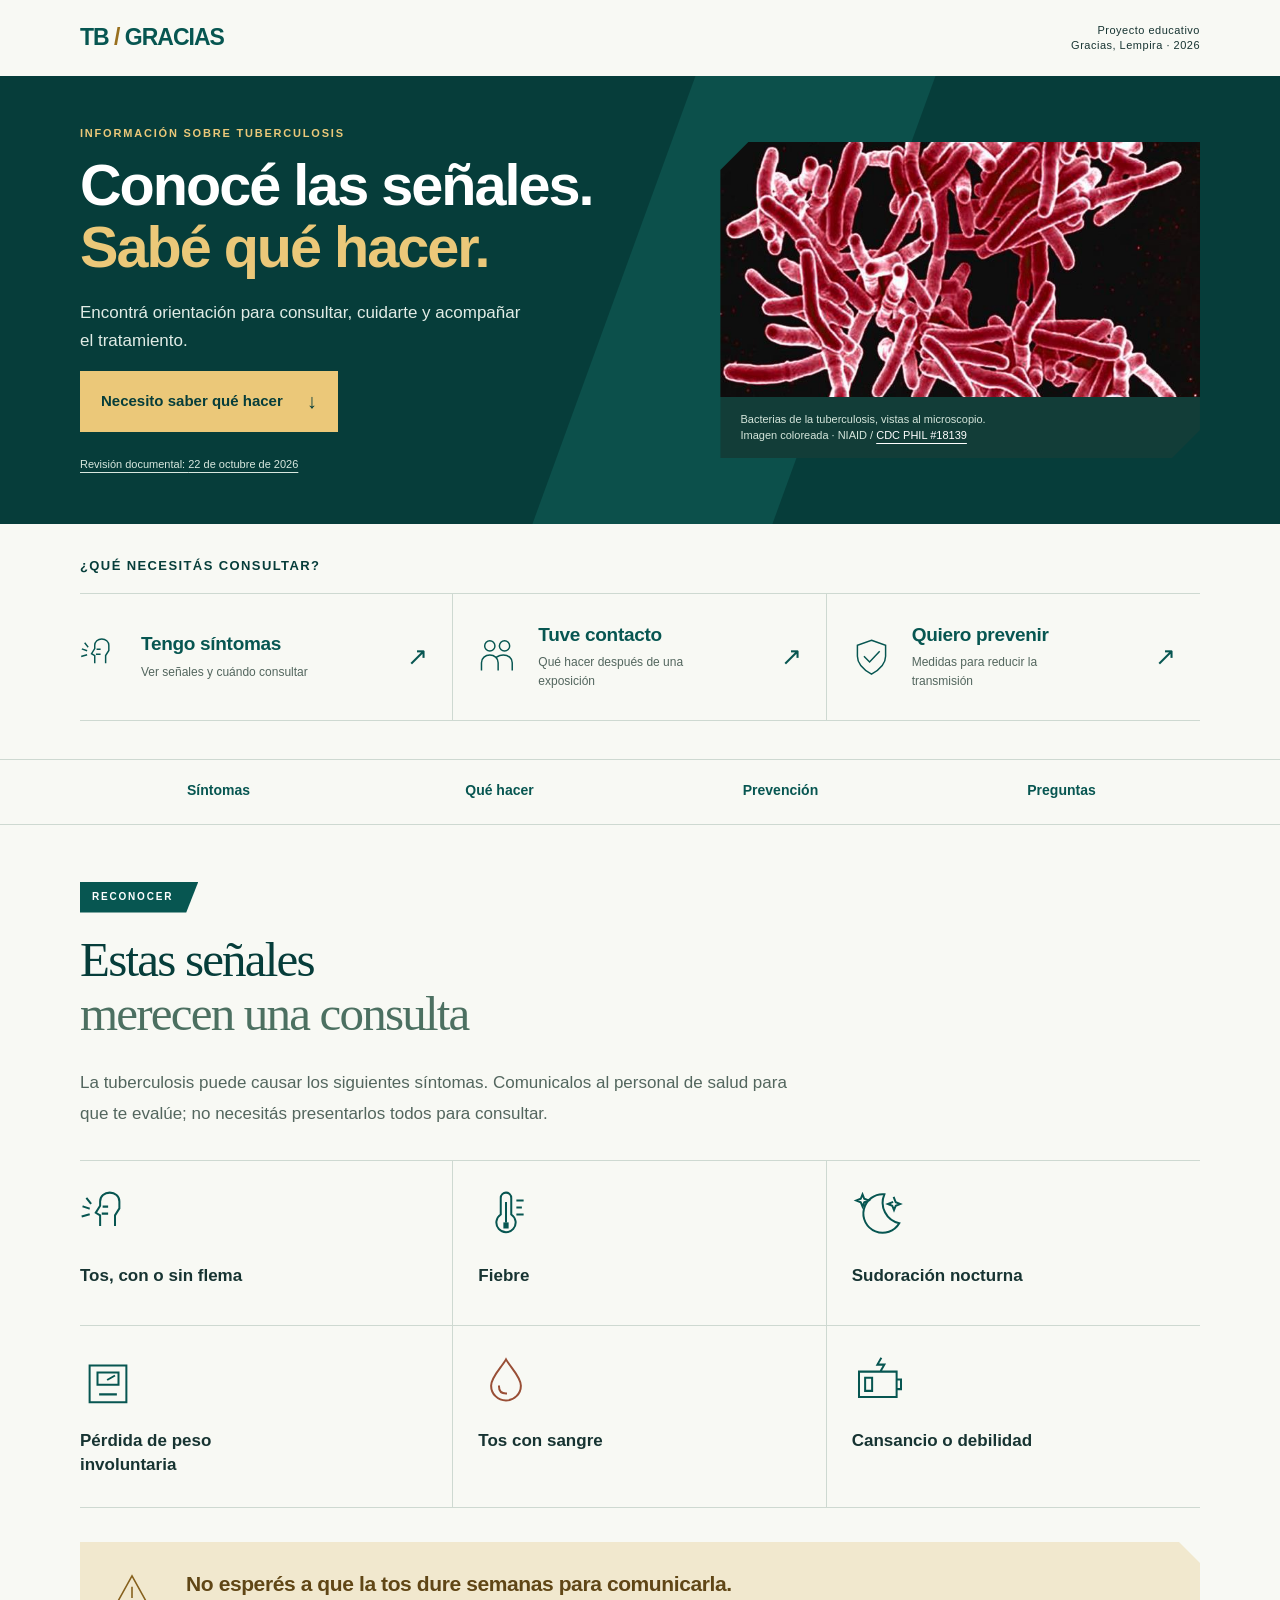
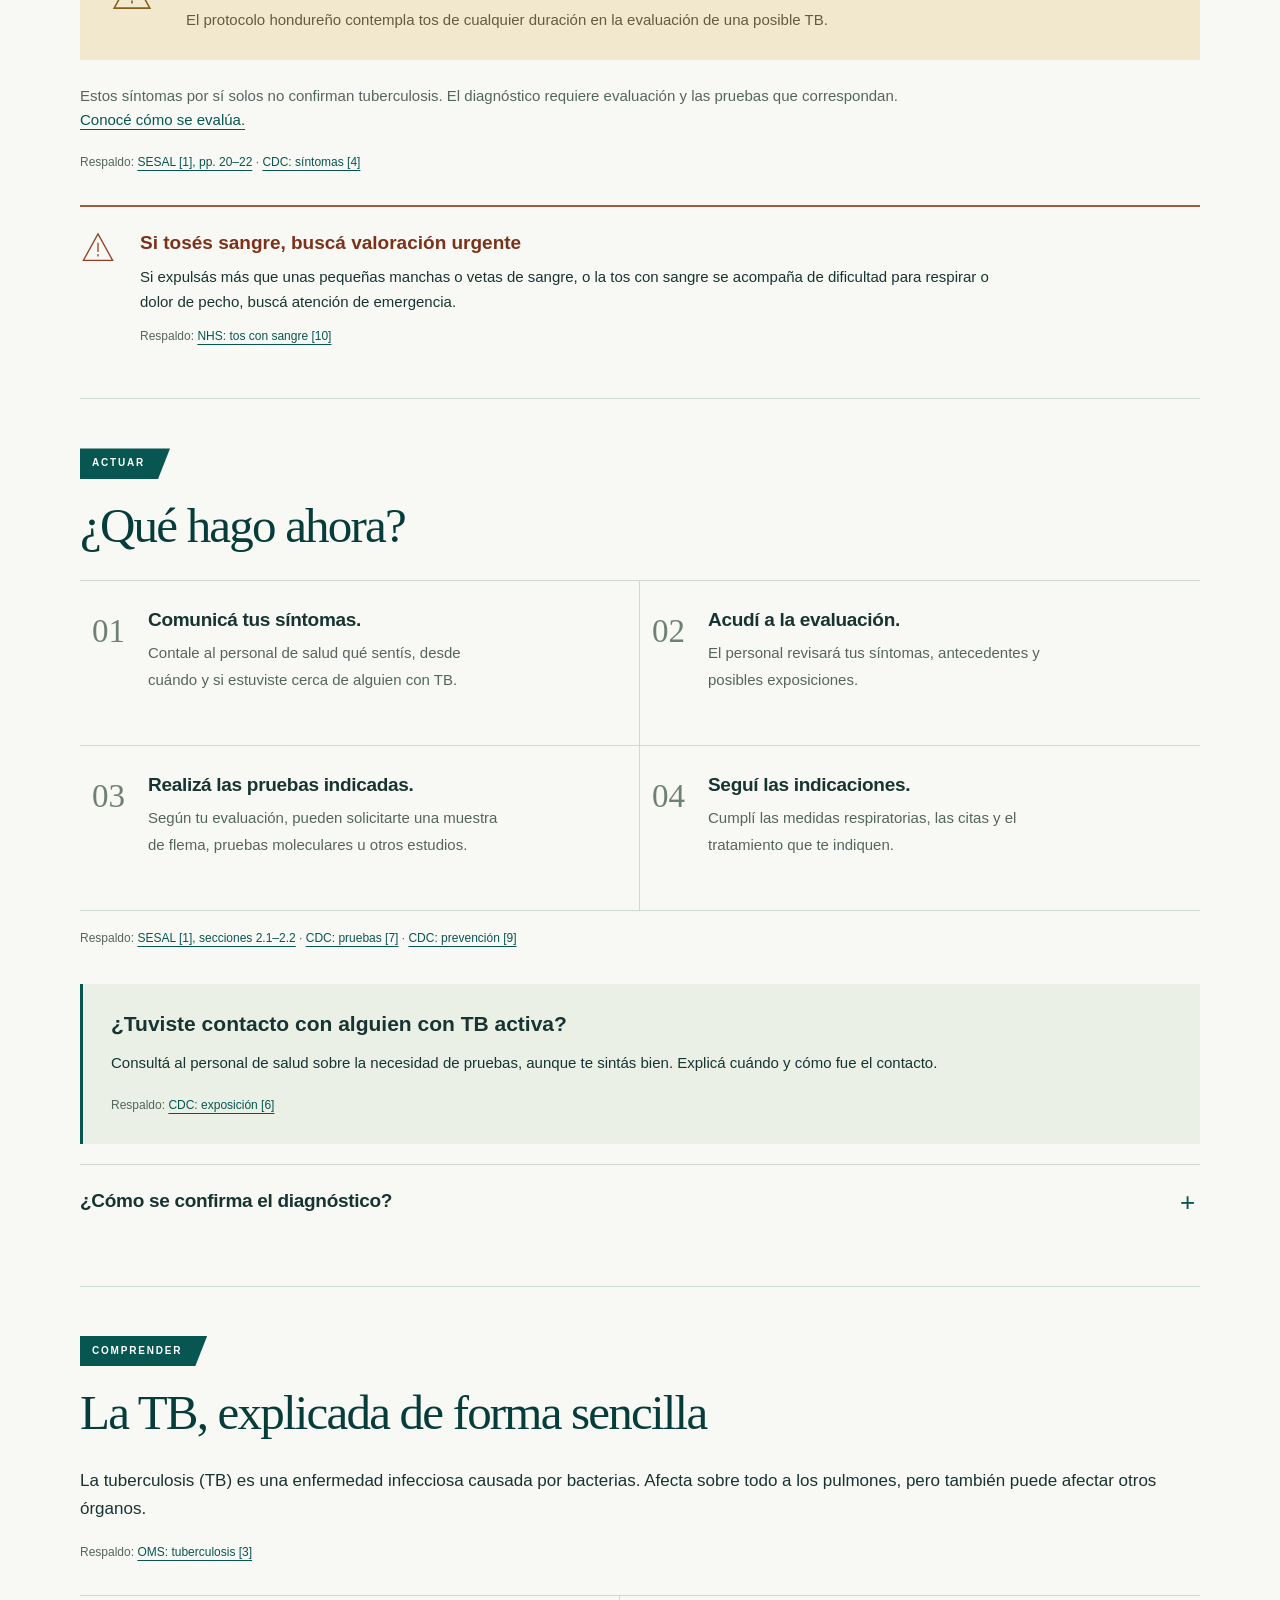
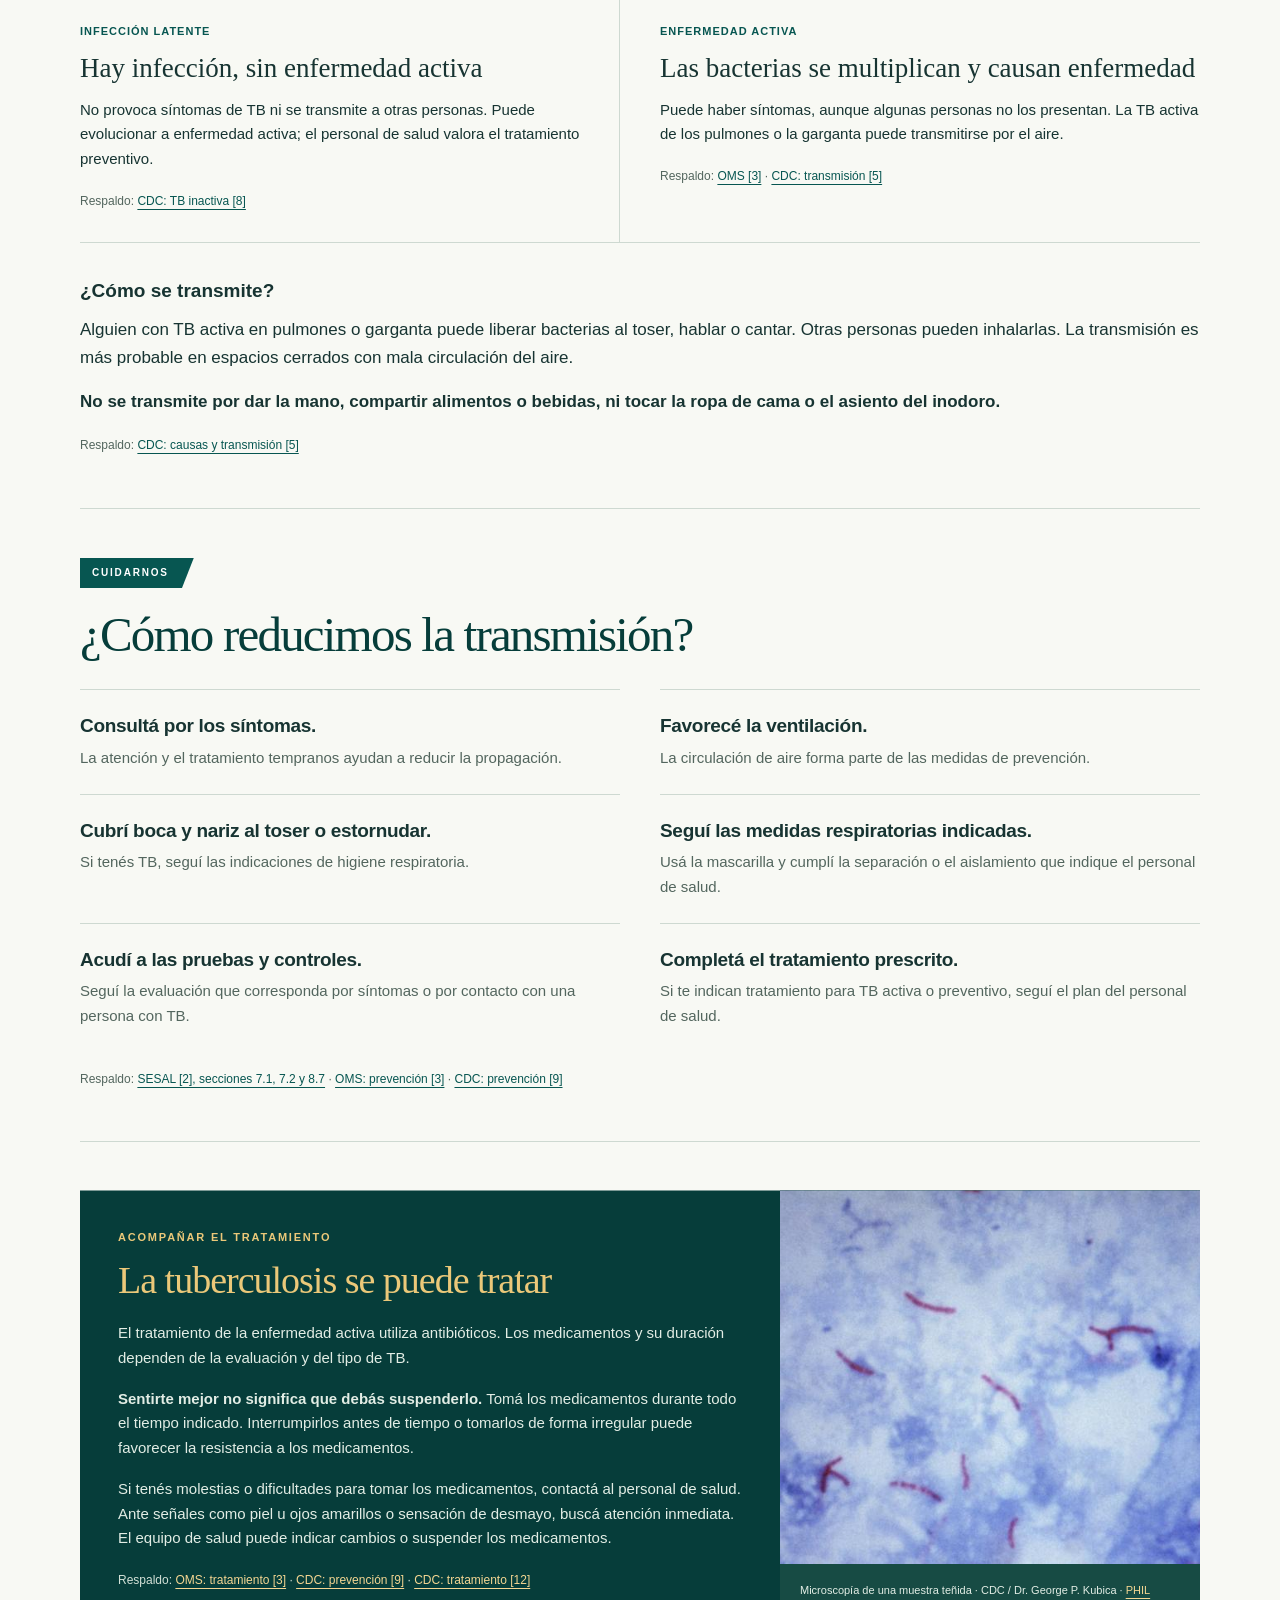
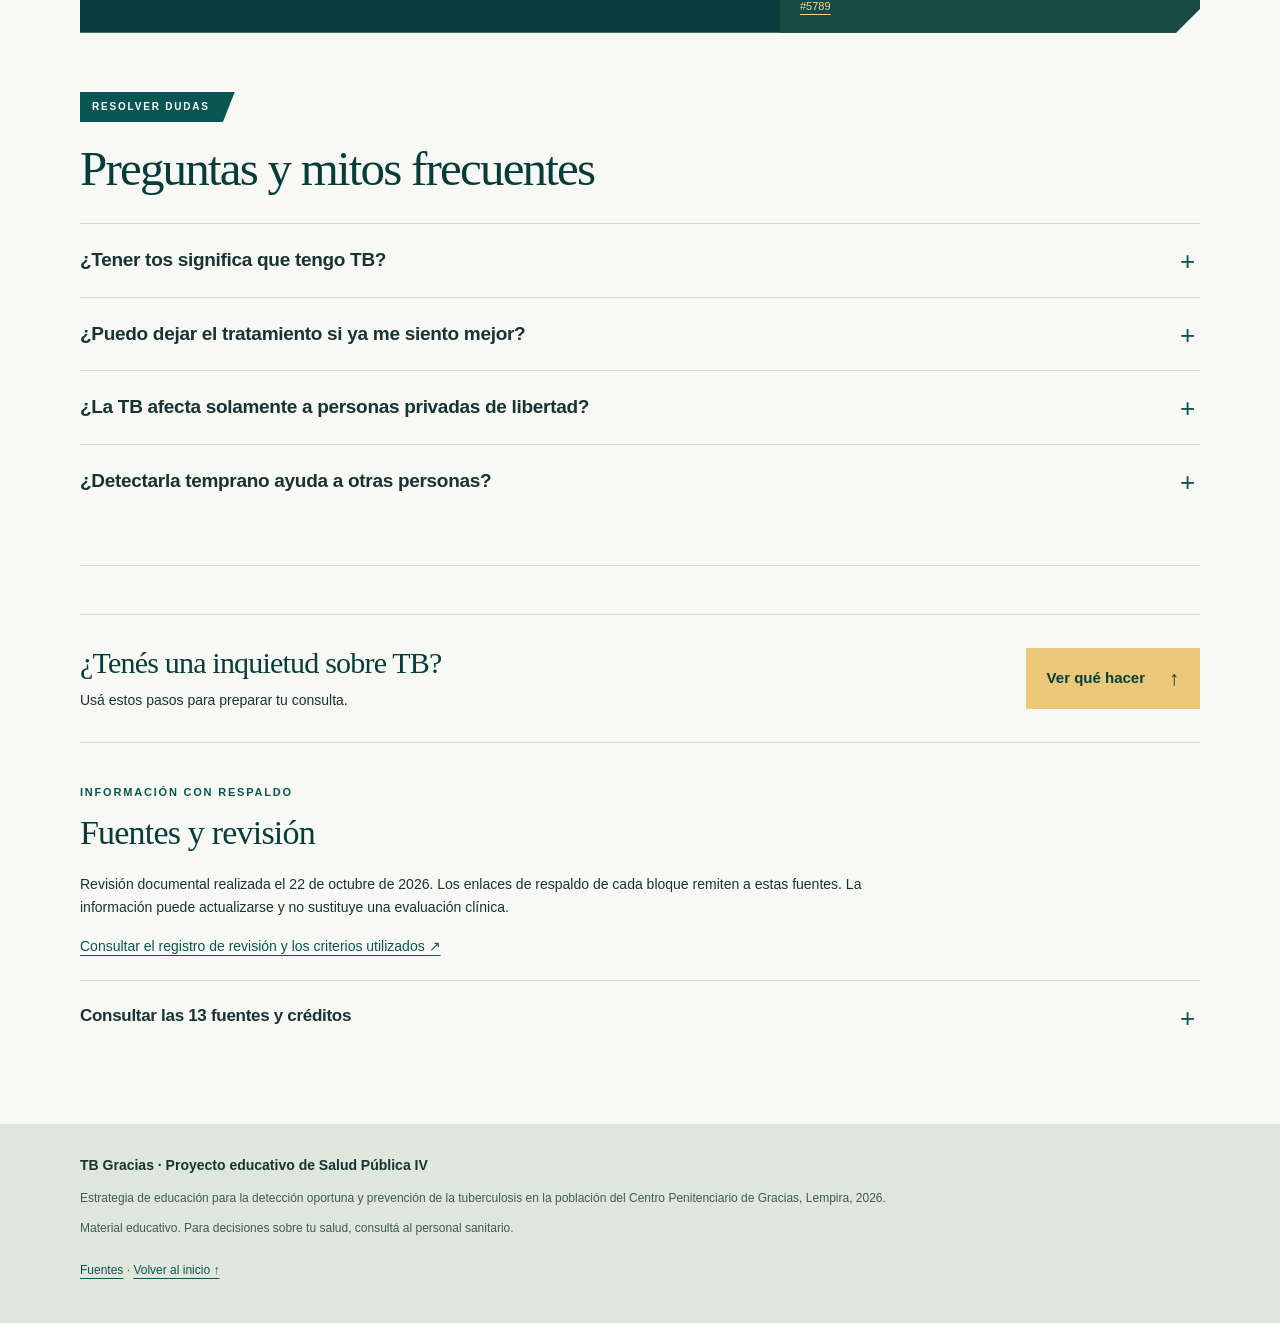
==== commit a43ebf5c: "Redesign education sections with editorial typography and visual symptom guide" ====
--- a/index.html
+++ b/index.html
@@ -7,6 +7,7 @@
   <meta name="description" content="TB Gracias: síntomas de tuberculosis, atención, prevención y tratamiento, con fuentes oficiales consultables.">
   <title>TB Gracias | Síntomas, atención y prevención</title>
   <link rel="stylesheet" href="assets/styles.css">
+  <link rel="stylesheet" href="assets/editorial.css">
   <script src="assets/navigation.js" defer></script>
 </head>
 <body>
@@ -17,32 +18,32 @@
     <figure class="hero-image" data-evidence="11"><img src="assets/img/tb-bacteria.jpg" alt="Micrografía electrónica coloreada de bacterias Mycobacterium tuberculosis" width="700" height="467" fetchpriority="high"><figcaption>Bacterias de la tuberculosis, vistas al microscopio.<br>Imagen coloreada · NIAID / <a href="#fuente-11">CDC PHIL #18139</a></figcaption></figure>
   </div></header>
   <div class="wrap entry" aria-labelledby="entry-title"><h2 id="entry-title">¿Qué necesitás consultar?</h2><div class="entry-grid">
-    <a href="#sintomas"><span class="entry-index" aria-hidden="true">01</span><span><strong>Tengo síntomas</strong><small>Ver señales y cuándo consultar</small></span><span aria-hidden="true">↗</span></a>
-    <a href="#contacto"><span class="entry-index" aria-hidden="true">02</span><span><strong>Tuve contacto</strong><small>Qué hacer después de una exposición</small></span><span aria-hidden="true">↗</span></a>
-    <a href="#prevencion"><span class="entry-index" aria-hidden="true">03</span><span><strong>Quiero prevenir</strong><small>Medidas para reducir la transmisión</small></span><span aria-hidden="true">↗</span></a>
+    <a href="#sintomas"><svg class="guide-icon" viewBox="0 0 64 64" fill="none" stroke="currentColor" stroke-width="2.3" stroke-linecap="square" stroke-linejoin="miter" aria-hidden="true" focusable="false"><path d="M23 40V29l-5-3 5-8v-5c0-6 5-10 11-10s11 4 11 10v8l-5 8v11M27 19h4m-5 8h5M10 21l-6-2m6 9-7 2m9-15-4-5"/></svg><span><strong>Tengo síntomas</strong><small>Ver señales y cuándo consultar</small></span><span aria-hidden="true">↗</span></a>
+    <a href="#contacto"><svg class="guide-icon" viewBox="0 0 64 64" fill="none" stroke="currentColor" stroke-width="2.3" stroke-linecap="square" stroke-linejoin="miter" aria-hidden="true" focusable="false"><path d="M7 51V40c0-7 6-12 13-12s13 5 13 12v11M31 31c3-2 6-3 10-3 8 0 14 5 14 12v11M12 14a8 8 0 1 0 16 0 8 8 0 0 0-16 0ZM35 14a8 8 0 1 0 16 0 8 8 0 0 0-16 0"/></svg><span><strong>Tuve contacto</strong><small>Qué hacer después de una exposición</small></span><span aria-hidden="true">↗</span></a>
+    <a href="#prevencion"><svg class="guide-icon" viewBox="0 0 64 64" fill="none" stroke="currentColor" stroke-width="2.3" stroke-linecap="square" stroke-linejoin="miter" aria-hidden="true" focusable="false"><path d="m32 5 22 8v17c0 13-13 23-22 28C23 53 10 43 10 30V13ZM21 31l8 8 15-16"/></svg><span><strong>Quiero prevenir</strong><small>Medidas para reducir la transmisión</small></span><span aria-hidden="true">↗</span></a>
   </div></div>
   <nav class="topic-nav" aria-label="Navegación por temas"><div class="wrap"><a href="#sintomas">Síntomas</a><a href="#que-hacer">Qué hacer</a><a href="#prevencion">Prevención</a><a href="#mitos">Preguntas</a></div></nav>
   <main id="contenido" class="wrap" tabindex="-1">
     <section id="sintomas" class="card" aria-labelledby="symptom-title">
-      <div class="section-heading"><div><span class="eyebrow">Reconocer</span><h2 id="symptom-title">Estas señales merecen una consulta</h2></div><span class="section-index" aria-hidden="true">01 /</span></div>
-      <div data-claim="sintomas" data-evidence="1 4"><p>La tuberculosis puede causar los siguientes síntomas. Comunicalos al personal de salud para que te evalúe; no necesitás presentarlos todos para consultar.</p><ul class="symptoms"><li>Tos, con o sin flema</li><li>Fiebre</li><li>Sudoración nocturna</li><li>Pérdida de peso involuntaria</li><li>Tos con sangre</li><li>Cansancio o debilidad</li></ul><p class="notice"><strong>No esperés a que la tos dure semanas para comunicarla.</strong> El protocolo hondureño contempla tos de cualquier duración en la evaluación de una posible TB.</p><p class="reading-note">Estos síntomas por sí solos no confirman tuberculosis. El diagnóstico requiere evaluación y las pruebas que correspondan. <a href="#diagnostico">Conocé cómo se evalúa.</a></p><p class="citation">Respaldo: <a href="#fuente-1">SESAL [1], pp. 20–22</a> · <a href="#fuente-4">CDC: síntomas [4]</a></p></div>
-      <aside id="atencion-urgente" class="urgent" data-claim="urgencia" data-evidence="10" aria-labelledby="urgent-title"><h3 id="urgent-title">Si tosés sangre, buscá valoración urgente</h3><p>Si expulsás más que unas pequeñas manchas o vetas de sangre, o la tos con sangre se acompaña de dificultad para respirar o dolor de pecho, buscá atención de emergencia.</p><p class="citation">Respaldo: <a href="#fuente-10">NHS: tos con sangre [10]</a></p></aside>
+      <div class="section-heading"><div><span class="eyebrow">Reconocer</span><h2 id="symptom-title">Estas señales <span>merecen una consulta</span></h2></div></div>
+      <div data-claim="sintomas" data-evidence="1 4"><p>La tuberculosis puede causar los siguientes síntomas. Comunicalos al personal de salud para que te evalúe; no necesitás presentarlos todos para consultar.</p><ul class="symptoms"><li><svg class="guide-icon" viewBox="0 0 64 64" fill="none" stroke="currentColor" stroke-width="2.3" stroke-linecap="square" stroke-linejoin="miter" aria-hidden="true" focusable="false"><path d="M23 40V29l-5-3 5-8v-5c0-6 5-10 11-10s11 4 11 10v8l-5 8v11M27 19h4m-5 8h5M10 21l-6-2m6 9-7 2m9-15-4-5"/></svg><span>Tos, con o sin flema</span></li><li><svg class="guide-icon" viewBox="0 0 64 64" fill="none" stroke="currentColor" stroke-width="2.3" stroke-linecap="square" stroke-linejoin="miter" aria-hidden="true" focusable="false"><path d="M26 28V9a6 6 0 0 1 12 0v19a11 11 0 1 1-12 0ZM32 15v21m13-24h6m-6 8h4m-4 8h6"/><path d="M29 37h6v7h-6z" fill="currentColor" stroke="none"/></svg><span>Fiebre</span></li><li><svg class="guide-icon" viewBox="0 0 64 64" fill="none" stroke="currentColor" stroke-width="2.3" stroke-linecap="square" stroke-linejoin="miter" aria-hidden="true" focusable="false"><path d="M37 5a22 22 0 1 0 17 33A24 24 0 0 1 37 5ZM12 5l2 5 5 2-5 2-2 5-2-5-5-2 5-2ZM48 9l2 5 5 2-5 2-2 5-2-5-5-2 5-2"/></svg><span>Sudoración nocturna</span></li><li><svg class="guide-icon" viewBox="0 0 64 64" fill="none" stroke="currentColor" stroke-width="2.3" stroke-linecap="square" stroke-linejoin="miter" aria-hidden="true" focusable="false"><path d="M11 12h42v42H11zM20 20h24v14H20zM32 28l7-4M23 45h18"/></svg><span>Pérdida de peso involuntaria</span></li><li><svg class="guide-icon" viewBox="0 0 64 64" fill="none" stroke="currentColor" stroke-width="2.3" stroke-linecap="square" stroke-linejoin="miter" aria-hidden="true" focusable="false"><path d="M32 5c-5 9-17 20-17 30a17 17 0 0 0 34 0C49 25 37 14 32 5ZM24 36c0 5 3 8 8 8"/></svg><span>Tos con sangre</span></li><li><svg class="guide-icon" viewBox="0 0 64 64" fill="none" stroke="currentColor" stroke-width="2.3" stroke-linecap="square" stroke-linejoin="miter" aria-hidden="true" focusable="false"><path d="M8 19h43v29H8zM51 28h5v11h-5M15 26h8v15h-8zM33 4l-4 7h8l-4 7"/></svg><span>Cansancio o debilidad</span></li></ul><aside class="notice"><svg class="guide-icon" viewBox="0 0 64 64" fill="none" stroke="currentColor" stroke-width="2.3" stroke-linecap="square" stroke-linejoin="miter" aria-hidden="true" focusable="false"><path d="m32 7 26 47H6ZM32 24v14M32 44v2"/></svg><div><strong>No esperés a que la tos dure semanas para comunicarla.</strong><span> El protocolo hondureño contempla tos de cualquier duración en la evaluación de una posible TB.</span></div></aside><p class="reading-note">Estos síntomas por sí solos no confirman tuberculosis. El diagnóstico requiere evaluación y las pruebas que correspondan. <a href="#diagnostico">Conocé cómo se evalúa.</a></p><p class="citation">Respaldo: <a href="#fuente-1">SESAL [1], pp. 20–22</a> · <a href="#fuente-4">CDC: síntomas [4]</a></p></div>
+      <aside id="atencion-urgente" class="urgent" data-claim="urgencia" data-evidence="10" aria-labelledby="urgent-title"><svg class="guide-icon" viewBox="0 0 64 64" fill="none" stroke="currentColor" stroke-width="2.3" stroke-linecap="square" stroke-linejoin="miter" aria-hidden="true" focusable="false"><path d="m32 7 26 47H6ZM32 24v14M32 44v2"/></svg><h3 id="urgent-title">Si tosés sangre, buscá valoración urgente</h3><p>Si expulsás más que unas pequeñas manchas o vetas de sangre, o la tos con sangre se acompaña de dificultad para respirar o dolor de pecho, buscá atención de emergencia.</p><p class="citation">Respaldo: <a href="#fuente-10">NHS: tos con sangre [10]</a></p></aside>
     </section>
     <section id="que-hacer" class="card action-card" aria-labelledby="action-title">
-      <div class="section-heading"><div><span class="eyebrow">Actuar</span><h2 id="action-title">¿Qué hago ahora?</h2></div><span class="section-index" aria-hidden="true">02 /</span></div>
+      <div class="section-heading"><div><span class="eyebrow">Actuar</span><h2 id="action-title">¿Qué hago ahora?</h2></div></div>
       <ol class="steps" data-claim="pasos" data-evidence="1 7 9"><li><strong>Comunicá tus síntomas.</strong><p>Contale al personal de salud qué sentís, desde cuándo y si estuviste cerca de alguien con TB.</p></li><li><strong>Acudí a la evaluación.</strong><p>El personal revisará tus síntomas, antecedentes y posibles exposiciones.</p></li><li><strong>Realizá las pruebas indicadas.</strong><p>Según tu evaluación, pueden solicitarte una muestra de flema, pruebas moleculares u otros estudios.</p></li><li><strong>Seguí las indicaciones.</strong><p>Cumplí las medidas respiratorias, las citas y el tratamiento que te indiquen.</p></li></ol>
       <p class="citation">Respaldo: <a href="#fuente-1">SESAL [1], secciones 2.1–2.2</a> · <a href="#fuente-7">CDC: pruebas [7]</a> · <a href="#fuente-9">CDC: prevención [9]</a></p>
       <div id="contacto" class="contact-note" data-claim="contacto" data-evidence="6"><h3>¿Tuviste contacto con alguien con TB activa?</h3><p>Consultá al personal de salud sobre la necesidad de pruebas, aunque te sintás bien. Explicá cuándo y cómo fue el contacto.</p><p class="citation">Respaldo: <a href="#fuente-6">CDC: exposición [6]</a></p></div>
       <details id="diagnostico" class="disclosure" data-claim="diagnostico" data-evidence="1 7"><summary>¿Cómo se confirma el diagnóstico?</summary><div class="disclosure-body"><p>La evaluación puede incluir pruebas moleculares en una muestra de flema y, cuando corresponde, radiografía de tórax u otros estudios.</p><p>Las pruebas de sangre IGRA y la prueba cutánea de tuberculina detectan infección. Por sí solas no determinan si hay enfermedad activa; un resultado negativo tampoco la descarta siempre.</p><p class="citation">Respaldo: <a href="#fuente-1">SESAL [1], sección 2.2</a> · <a href="#fuente-7">CDC: pruebas [7]</a></p></div></details>
     </section>
     <section id="que-es" class="card" aria-labelledby="about-title">
-      <div class="section-heading"><div><span class="eyebrow">Comprender</span><h2 id="about-title">La TB, explicada de forma sencilla</h2></div><span class="section-index" aria-hidden="true">03 /</span></div>
+      <div class="section-heading"><div><span class="eyebrow">Comprender</span><h2 id="about-title">La TB, explicada de forma sencilla</h2></div></div>
       <div data-claim="definicion" data-evidence="3"><p>La tuberculosis (TB) es una enfermedad infecciosa causada por bacterias. Afecta sobre todo a los pulmones, pero también puede afectar otros órganos.</p><p class="citation">Respaldo: <a href="#fuente-3">OMS: tuberculosis [3]</a></p></div>
       <div class="two-columns"><article class="info-panel" data-claim="latente" data-evidence="8"><span class="label">Infección latente</span><h3>Hay infección, sin enfermedad activa</h3><p>No provoca síntomas de TB ni se transmite a otras personas. Puede evolucionar a enfermedad activa; el personal de salud valora el tratamiento preventivo.</p><p class="citation">Respaldo: <a href="#fuente-8">CDC: TB inactiva [8]</a></p></article><article class="info-panel" data-claim="activa" data-evidence="3 5"><span class="label">Enfermedad activa</span><h3>Las bacterias se multiplican y causan enfermedad</h3><p>Puede haber síntomas, aunque algunas personas no los presentan. La TB activa de los pulmones o la garganta puede transmitirse por el aire.</p><p class="citation">Respaldo: <a href="#fuente-3">OMS [3]</a> · <a href="#fuente-5">CDC: transmisión [5]</a></p></article></div>
       <div id="transmision" class="transmission" data-claim="transmision" data-evidence="5"><h3>¿Cómo se transmite?</h3><p>Alguien con TB activa en pulmones o garganta puede liberar bacterias al toser, hablar o cantar. Otras personas pueden inhalarlas. La transmisión es más probable en espacios cerrados con mala circulación del aire.</p><p><strong>No se transmite por dar la mano, compartir alimentos o bebidas, ni tocar la ropa de cama o el asiento del inodoro.</strong></p><p class="citation">Respaldo: <a href="#fuente-5">CDC: causas y transmisión [5]</a></p></div>
     </section>
     <section id="prevencion" class="card" aria-labelledby="prevention-title">
-      <div class="section-heading"><div><span class="eyebrow">Cuidarnos</span><h2 id="prevention-title">¿Cómo reducimos la transmisión?</h2></div><span class="section-index" aria-hidden="true">04 /</span></div>
+      <div class="section-heading"><div><span class="eyebrow">Cuidarnos</span><h2 id="prevention-title">¿Cómo reducimos la transmisión?</h2></div></div>
       <ul class="prevention-list" data-claim="prevencion" data-evidence="2 3 9"><li><strong>Consultá por los síntomas.</strong><span>La atención y el tratamiento tempranos ayudan a reducir la propagación.</span></li><li><strong>Favorecé la ventilación.</strong><span>La circulación de aire forma parte de las medidas de prevención.</span></li><li><strong>Cubrí boca y nariz al toser o estornudar.</strong><span>Si tenés TB, seguí las indicaciones de higiene respiratoria.</span></li><li><strong>Seguí las medidas respiratorias indicadas.</strong><span>Usá la mascarilla y cumplí la separación o el aislamiento que indique el personal de salud.</span></li><li><strong>Acudí a las pruebas y controles.</strong><span>Seguí la evaluación que corresponda por síntomas o por contacto con una persona con TB.</span></li><li><strong>Completá el tratamiento prescrito.</strong><span>Si te indican tratamiento para TB activa o preventivo, seguí el plan del personal de salud.</span></li></ul>
       <p class="citation">Respaldo: <a href="#fuente-2">SESAL [2], secciones 7.1, 7.2 y 8.7</a> · <a href="#fuente-3">OMS: prevención [3]</a> · <a href="#fuente-9">CDC: prevención [9]</a></p>
     </section>
@@ -51,7 +52,7 @@
       <figure data-evidence="13"><img src="assets/img/tb-microscopy.jpg" alt="Muestra con bacterias de tuberculosis teñida con Ziehl-Neelsen, aumentada mil veces" width="700" height="467" loading="lazy"><figcaption>Microscopía de una muestra teñida · CDC / Dr. George P. Kubica · <a href="#fuente-13">PHIL #5789</a></figcaption></figure>
     </section>
     <section id="mitos" class="card" aria-labelledby="faq-title">
-      <div class="section-heading"><div><span class="eyebrow">Resolver dudas</span><h2 id="faq-title">Preguntas y mitos frecuentes</h2></div><span class="section-index" aria-hidden="true">05 /</span></div>
+      <div class="section-heading"><div><span class="eyebrow">Resolver dudas</span><h2 id="faq-title">Preguntas y mitos frecuentes</h2></div></div>
       <details class="disclosure" data-claim="mito-tos" data-evidence="1 7"><summary>¿Tener tos significa que tengo TB?</summary><div class="disclosure-body"><p>No. La tos por sí sola no confirma TB. Necesitás evaluación y las pruebas indicadas para determinar la causa.</p><p class="citation">Respaldo: <a href="#fuente-1">SESAL [1], secciones 1.6 y 2</a> · <a href="#fuente-7">CDC: pruebas [7]</a></p></div></details>
       <details class="disclosure" data-claim="mito-tratamiento" data-evidence="12"><summary>¿Puedo dejar el tratamiento si ya me siento mejor?</summary><div class="disclosure-body"><p>No lo suspendás por tu cuenta porque te sintás mejor. Completalo según las indicaciones; si aparecen problemas, contactá al personal de salud.</p><p class="citation">Respaldo: <a href="#fuente-12">CDC: tratamiento [12]</a></p></div></details>
       <details class="disclosure" data-claim="mito-poblacion" data-evidence="7"><summary>¿La TB afecta solamente a personas privadas de libertad?</summary><div class="disclosure-body"><p>No. Cualquier persona puede desarrollar TB. El riesgo de exposición y de enfermar varía entre personas y entornos.</p><p class="citation">Respaldo: <a href="#fuente-7">CDC: quién debería hacerse pruebas [7]</a></p></div></details>
--- a/assets/editorial.css
+++ b/assets/editorial.css
@@ -0,0 +1,75 @@
+/* Editorial layout and decorative line illustrations. Educational text is unchanged. */
+body{background:#f8f9f4}
+.guide-icon{display:block;width:56px;height:56px;flex:0 0 auto;color:var(--brand)}
+.entry{padding-block:34px 38px}
+.entry h2{font-size:13px;text-transform:uppercase;letter-spacing:1.4px;margin-bottom:20px}
+.entry-grid{gap:0;border-block:1px solid var(--line)}
+.entry-grid>a{background:transparent;border:0;border-right:1px solid var(--line);padding:25px 24px;gap:20px;min-height:126px}
+.entry-grid>a:first-child{padding-left:0}
+.entry-grid>a:last-child{border-right:0}
+.entry-grid .guide-icon{width:41px;height:41px}
+.entry-grid strong{font-size:19px;font-weight:700;letter-spacing:-.3px}
+.entry-grid small{font-size:12px;max-width:190px;line-height:1.6}
+.entry-grid>a>span:last-child{align-self:center;font-size:25px}
+.topic-nav{background:#f8f9f4f5}
+.topic-nav a[aria-current="location"]{background:transparent;color:var(--brand);border-bottom-color:var(--brand)}
+main{padding-top:56px}
+.card{background:transparent;border:0;padding:0 0 48px;margin-bottom:48px;border-bottom:1px solid var(--line)}
+.section-heading{display:block;position:relative;margin-bottom:26px}
+.section-heading>.section-index{display:none}
+.section-heading .eyebrow{display:inline-block;background:var(--brand);color:#fff;padding:7px 25px 7px 12px;clip-path:polygon(0 0,100% 0,calc(100% - 12px) 100%,0 100%);font-size:10px;letter-spacing:1.8px;margin-bottom:20px}
+.section-heading h2{font-family:Georgia,'Times New Roman',serif;font-size:clamp(34px,4.2vw,49px);font-weight:400;line-height:1.12;letter-spacing:-1.8px;max-width:820px;margin:0}
+#symptom-title span{display:block;color:#4c7061}
+[data-claim="sintomas"]>p:first-child{max-width:735px;font-size:17px;color:var(--muted);line-height:1.8}
+.symptoms{grid-template-columns:repeat(3,1fr);gap:0;margin:30px 0 34px;border-top:1px solid var(--line)}
+.symptoms li{background:transparent;border:0;border-bottom:1px solid var(--line);padding:29px 25px;min-height:165px;display:flex;flex-direction:column;align-items:flex-start;justify-content:flex-start;gap:18px;font-size:17px;font-weight:600;line-height:1.45}
+.symptoms li:nth-child(3n+1){padding-left:0}
+.symptoms li:not(:nth-child(3n)){border-right:1px solid var(--line)}
+.symptoms li:nth-child(5) .guide-icon{color:#994f36}
+.symptoms li>span{max-width:200px}
+.notice{display:grid;grid-template-columns:54px 1fr;gap:22px;border:0;background:#f1e8ce;padding:27px 30px;position:relative;margin:0 0 24px}
+.notice:after{content:"";position:absolute;right:0;top:0;border-style:solid;border-width:0 21px 21px 0;border-color:transparent #f8f9f4 transparent transparent}
+.notice .guide-icon{width:44px;height:44px;color:#86601d;margin-top:2px}
+.notice strong{display:block;font-size:21px;line-height:1.4;letter-spacing:-.4px;max-width:720px;margin-bottom:9px;color:#604616}
+.notice div>span{display:block;font-size:15px;line-height:1.7;color:#665b40}
+.reading-note{max-width:830px}
+.citation{font-size:12px;margin-top:14px}
+.urgent{position:relative;background:transparent;border:0;border-top:2px solid #a15a3d;margin-top:28px;padding:23px 0 0 60px}
+.urgent>.guide-icon{position:absolute;top:23px;left:0;width:36px;height:36px;color:#963e23}
+.urgent h3{font-size:19px;margin-bottom:9px}
+.urgent>p{max-width:850px}
+.action-card{border-top:0}
+.steps{gap:0;border-top:1px solid var(--line)}
+.steps li{background:transparent;border-bottom:1px solid var(--line);padding:26px 28px 26px 68px;min-height:165px}
+.steps li:nth-child(odd){border-right:1px solid var(--line)}
+.steps li:before{top:23px;left:12px;font-family:Georgia,'Times New Roman',serif;font-size:33px;font-weight:400;color:#6d8275}
+.steps strong{font-size:19px;letter-spacing:-.3px}
+.steps p{max-width:350px;color:var(--muted);line-height:1.75}
+.contact-note{border:0;border-left:3px solid var(--brand);background:#eaf0e5;margin-top:32px;padding:25px 28px}
+.contact-note h3{font-size:21px}
+.two-columns{gap:40px;border-block:1px solid var(--line);margin-top:28px}
+.info-panel{background:transparent;padding:26px 0}
+.info-panel:first-child{border-right:1px solid var(--line);padding-right:35px}
+.info-panel h3{font-family:Georgia,'Times New Roman',serif;font-size:27px;font-weight:400;line-height:1.25}
+.transmission{border-top:0;padding-top:10px;margin-top:25px}
+.prevention-list{gap:0 40px}
+.prevention-list li{padding:23px 0}
+.prevention-list strong{font-size:19px;letter-spacing:-.3px}
+.treatment{margin-bottom:58px;clip-path:polygon(0 0,100% 0,100% calc(100% - 24px),calc(100% - 24px) 100%,0 100%)}
+.treatment-copy{padding:38px}
+.treatment h2{font-family:Georgia,'Times New Roman',serif;font-weight:400;font-size:38px;letter-spacing:-1px;line-height:1.12}
+.disclosure summary{font-size:19px;font-weight:600;padding-block:23px;letter-spacing:-.3px}
+.disclosure summary:after{top:19px}
+.final-call{background:transparent;border:0;border-block:1px solid var(--line);padding:30px 0;margin-top:0}
+.final-call h2{font-family:Georgia,'Times New Roman',serif;font-weight:400;font-size:30px}
+.sources{padding:0}
+.sources h2{font-family:Georgia,'Times New Roman',serif;font-weight:400;font-size:34px}
+.source-list summary{font-size:17px}
+@media(max-width:850px){.entry-grid>a{padding:22px 16px;gap:13px}.entry-grid .guide-icon{width:32px;height:32px}.entry-grid strong{font-size:17px}.entry-grid small{font-size:11px}.entry-grid>a>span:last-child{font-size:19px}.card{padding:0 0 38px}.symptoms li{padding:25px 20px}.treatment-copy{padding:28px}.treatment h2{font-size:32px}}
+@media(max-width:600px){
+ .entry{padding-block:27px}.entry h2{font-size:11px;margin-bottom:15px}.entry-grid{gap:0}.entry-grid>a{padding:18px 0!important;min-height:94px;border-right:0;border-bottom:1px solid var(--line);gap:18px}.entry-grid>a:last-child{border-bottom:0}.entry-grid .guide-icon{width:36px;height:36px}.entry-grid strong{font-size:18px}.entry-grid small{font-size:12px;max-width:none}.entry-grid>a>span:last-child{font-size:24px}
+ main{padding-top:34px}.card{padding:0 0 35px;margin-bottom:35px}.section-heading{margin-bottom:23px}.section-heading .eyebrow{font-size:9px;margin-bottom:18px}.section-heading h2{font-size:34px;letter-spacing:-1.1px;line-height:1.14}.section-heading h2#symptom-title{font-size:35px}[data-claim="sintomas"]>p:first-child{font-size:16px}
+ .symptoms{grid-template-columns:1fr 1fr;margin:25px 0 26px}.symptoms li{padding:23px 17px!important;min-height:155px;font-size:15px;gap:17px;border-right:0!important}.symptoms li:nth-child(odd){padding-left:0!important;border-right:1px solid var(--line)!important}.symptoms .guide-icon{width:48px;height:48px}.symptoms li>span{max-width:135px}
+ .notice{grid-template-columns:32px 1fr;padding:23px 19px;gap:15px}.notice .guide-icon{width:30px;height:30px;margin-top:3px}.notice strong{font-size:19px;margin-bottom:10px;letter-spacing:-.3px}.notice div>span{font-size:14px}.reading-note{font-size:14px}.urgent{padding-left:43px}.urgent>.guide-icon{width:29px;height:29px}.urgent h3{font-size:17px}.urgent p{font-size:14px}.urgent .citation{font-size:12px}
+ .steps{gap:0}.steps li{padding:23px 0 23px 53px;min-height:0;border-right:0!important}.steps li:before{left:0;top:20px;font-size:31px}.steps strong{font-size:18px}.steps p{font-size:15px}.contact-note{padding:23px 20px}.contact-note h3{font-size:19px}.two-columns{gap:0}.info-panel{padding:24px 0}.info-panel:first-child{border-right:0;border-bottom:1px solid var(--line);padding-right:0}.info-panel h3{font-size:25px}.prevention-list li{padding-block:20px}.prevention-list strong{font-size:18px}.treatment{margin-bottom:38px}.treatment-copy{padding:27px 23px}.treatment h2{font-size:33px}.disclosure summary{font-size:17px;padding-block:21px}.final-call{padding-block:25px}.final-call h2{font-size:27px}.sources h2{font-size:30px}.source-list summary{font-size:16px}
+}
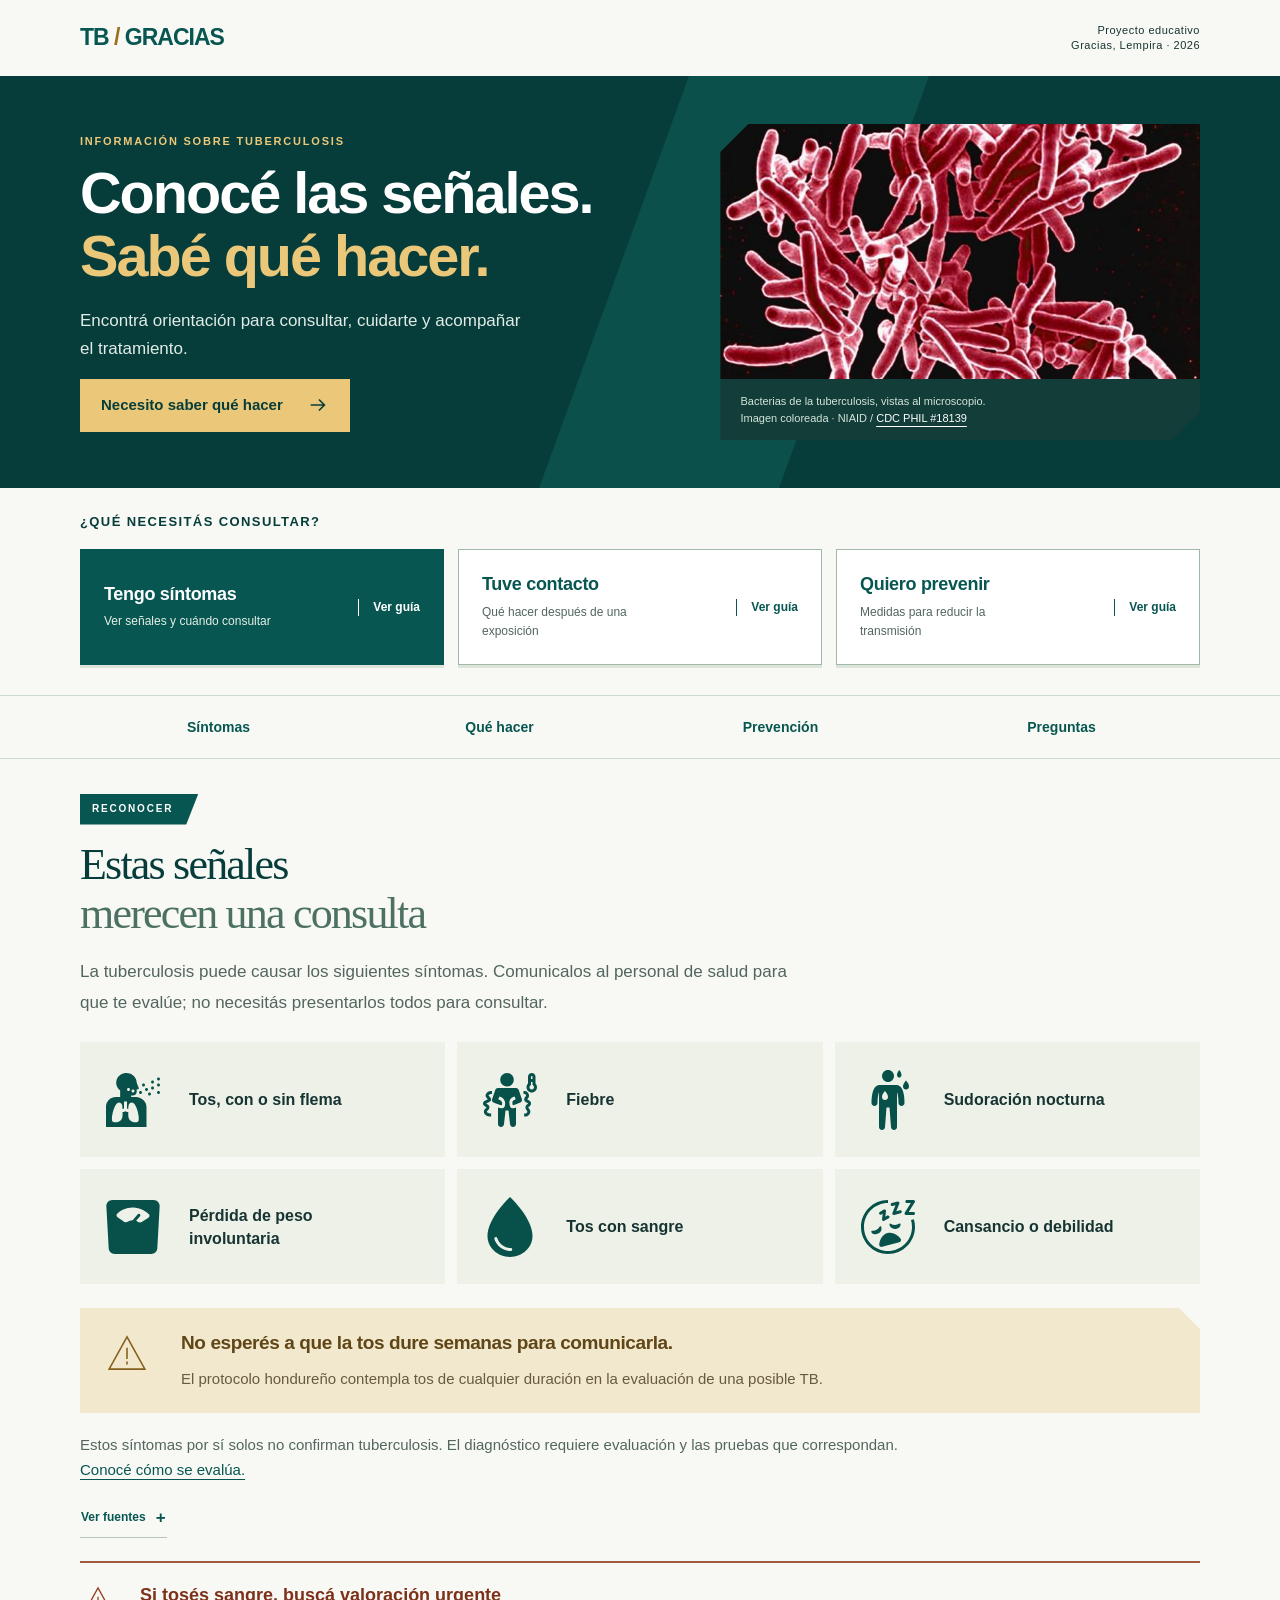
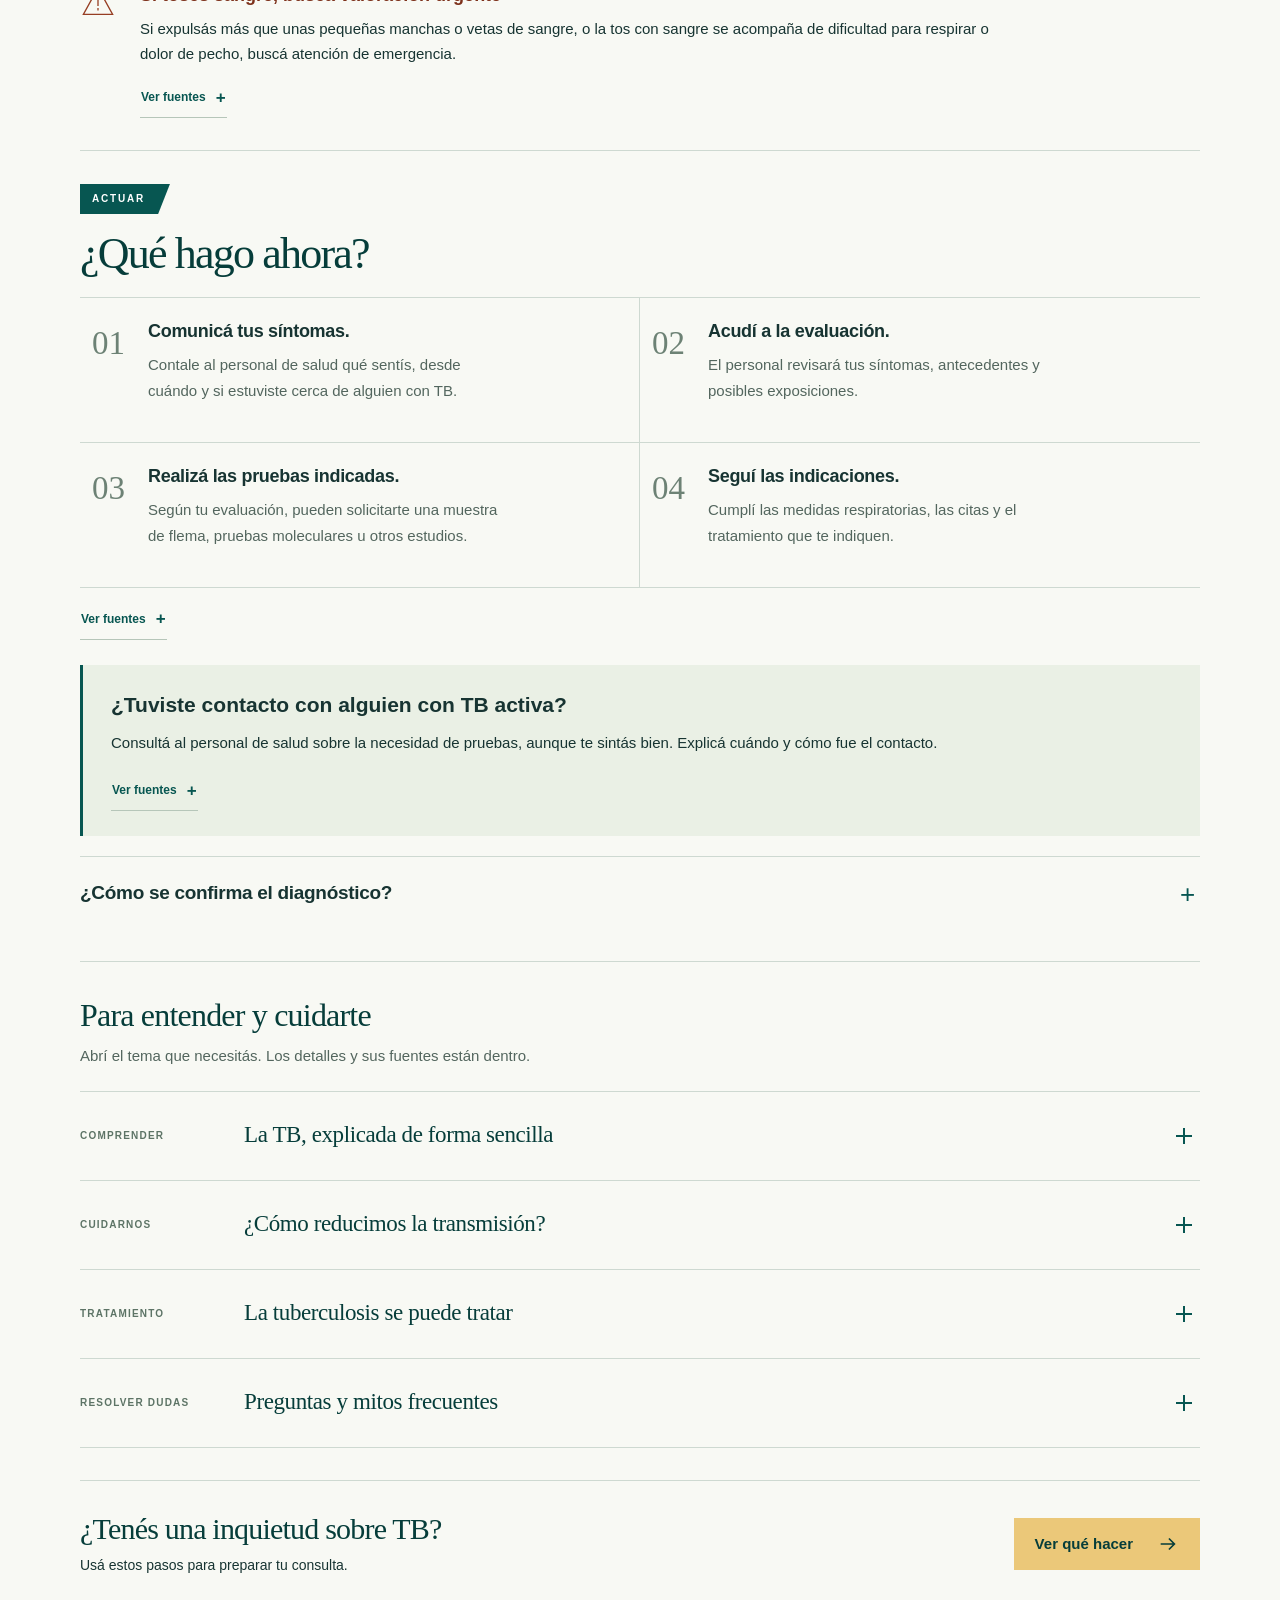
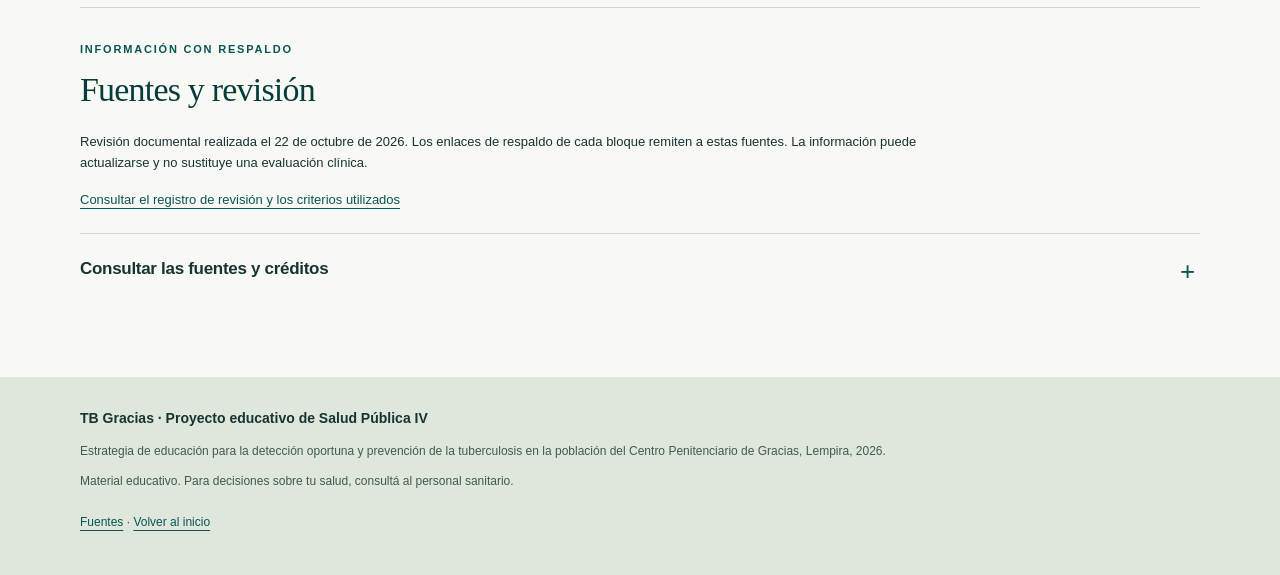
==== commit 6a45f2a1: "Clarify action buttons and content hierarchy with licensed medical imagery" ====
--- a/index.html
+++ b/index.html
@@ -8,59 +8,61 @@
   <title>TB Gracias | Síntomas, atención y prevención</title>
   <link rel="stylesheet" href="assets/styles.css">
   <link rel="stylesheet" href="assets/editorial.css">
+  <link rel="stylesheet" href="assets/hierarchy.css">
   <script src="assets/navigation.js" defer></script>
 </head>
 <body>
   <a class="skip" href="#contenido">Saltar al contenido</a>
   <div class="masthead wrap"><a class="brand" href="#inicio" aria-label="TB Gracias, inicio">TB<span> / </span>GRACIAS</a><span>Proyecto educativo<br>Gracias, Lempira · 2026</span></div>
   <header id="inicio"><div class="wrap hero">
-    <div class="hero-copy"><span class="eyebrow">Información sobre tuberculosis</span><h1>Conocé las señales.<br><span>Sabé qué hacer.</span></h1><p>Encontrá orientación para consultar, cuidarte y acompañar el tratamiento.</p><a class="button" href="#que-hacer">Necesito saber qué hacer <span aria-hidden="true">↓</span></a><a class="review-link" href="#fuentes">Revisión documental: <time datetime="2026-10-22">22 de octubre de 2026</time></a></div>
+    <div class="hero-copy"><span class="eyebrow">Información sobre tuberculosis</span><h1>Conocé las señales.<br><span>Sabé qué hacer.</span></h1><p>Encontrá orientación para consultar, cuidarte y acompañar el tratamiento.</p><a class="button" href="#que-hacer">Necesito saber qué hacer <svg class="ui-arrow" viewBox="0 0 24 24" fill="none" stroke="currentColor" stroke-width="1.8" aria-hidden="true" focusable="false"><path d="M4 12h15m-6-6 6 6-6 6"/></svg></a></div>
     <figure class="hero-image" data-evidence="11"><img src="assets/img/tb-bacteria.jpg" alt="Micrografía electrónica coloreada de bacterias Mycobacterium tuberculosis" width="700" height="467" fetchpriority="high"><figcaption>Bacterias de la tuberculosis, vistas al microscopio.<br>Imagen coloreada · NIAID / <a href="#fuente-11">CDC PHIL #18139</a></figcaption></figure>
   </div></header>
   <div class="wrap entry" aria-labelledby="entry-title"><h2 id="entry-title">¿Qué necesitás consultar?</h2><div class="entry-grid">
-    <a href="#sintomas"><svg class="guide-icon" viewBox="0 0 64 64" fill="none" stroke="currentColor" stroke-width="2.3" stroke-linecap="square" stroke-linejoin="miter" aria-hidden="true" focusable="false"><path d="M23 40V29l-5-3 5-8v-5c0-6 5-10 11-10s11 4 11 10v8l-5 8v11M27 19h4m-5 8h5M10 21l-6-2m6 9-7 2m9-15-4-5"/></svg><span><strong>Tengo síntomas</strong><small>Ver señales y cuándo consultar</small></span><span aria-hidden="true">↗</span></a>
-    <a href="#contacto"><svg class="guide-icon" viewBox="0 0 64 64" fill="none" stroke="currentColor" stroke-width="2.3" stroke-linecap="square" stroke-linejoin="miter" aria-hidden="true" focusable="false"><path d="M7 51V40c0-7 6-12 13-12s13 5 13 12v11M31 31c3-2 6-3 10-3 8 0 14 5 14 12v11M12 14a8 8 0 1 0 16 0 8 8 0 0 0-16 0ZM35 14a8 8 0 1 0 16 0 8 8 0 0 0-16 0"/></svg><span><strong>Tuve contacto</strong><small>Qué hacer después de una exposición</small></span><span aria-hidden="true">↗</span></a>
-    <a href="#prevencion"><svg class="guide-icon" viewBox="0 0 64 64" fill="none" stroke="currentColor" stroke-width="2.3" stroke-linecap="square" stroke-linejoin="miter" aria-hidden="true" focusable="false"><path d="m32 5 22 8v17c0 13-13 23-22 28C23 53 10 43 10 30V13ZM21 31l8 8 15-16"/></svg><span><strong>Quiero prevenir</strong><small>Medidas para reducir la transmisión</small></span><span aria-hidden="true">↗</span></a>
+    <a href="#sintomas"><span><strong>Tengo síntomas</strong><small>Ver señales y cuándo consultar</small></span><span class="route-cta">Ver guía</span></a>
+    <a href="#contacto"><span><strong>Tuve contacto</strong><small>Qué hacer después de una exposición</small></span><span class="route-cta">Ver guía</span></a>
+    <a href="#prevencion"><span><strong>Quiero prevenir</strong><small>Medidas para reducir la transmisión</small></span><span class="route-cta">Ver guía</span></a>
   </div></div>
   <nav class="topic-nav" aria-label="Navegación por temas"><div class="wrap"><a href="#sintomas">Síntomas</a><a href="#que-hacer">Qué hacer</a><a href="#prevencion">Prevención</a><a href="#mitos">Preguntas</a></div></nav>
   <main id="contenido" class="wrap" tabindex="-1">
     <section id="sintomas" class="card" aria-labelledby="symptom-title">
       <div class="section-heading"><div><span class="eyebrow">Reconocer</span><h2 id="symptom-title">Estas señales <span>merecen una consulta</span></h2></div></div>
-      <div data-claim="sintomas" data-evidence="1 4"><p>La tuberculosis puede causar los siguientes síntomas. Comunicalos al personal de salud para que te evalúe; no necesitás presentarlos todos para consultar.</p><ul class="symptoms"><li><svg class="guide-icon" viewBox="0 0 64 64" fill="none" stroke="currentColor" stroke-width="2.3" stroke-linecap="square" stroke-linejoin="miter" aria-hidden="true" focusable="false"><path d="M23 40V29l-5-3 5-8v-5c0-6 5-10 11-10s11 4 11 10v8l-5 8v11M27 19h4m-5 8h5M10 21l-6-2m6 9-7 2m9-15-4-5"/></svg><span>Tos, con o sin flema</span></li><li><svg class="guide-icon" viewBox="0 0 64 64" fill="none" stroke="currentColor" stroke-width="2.3" stroke-linecap="square" stroke-linejoin="miter" aria-hidden="true" focusable="false"><path d="M26 28V9a6 6 0 0 1 12 0v19a11 11 0 1 1-12 0ZM32 15v21m13-24h6m-6 8h4m-4 8h6"/><path d="M29 37h6v7h-6z" fill="currentColor" stroke="none"/></svg><span>Fiebre</span></li><li><svg class="guide-icon" viewBox="0 0 64 64" fill="none" stroke="currentColor" stroke-width="2.3" stroke-linecap="square" stroke-linejoin="miter" aria-hidden="true" focusable="false"><path d="M37 5a22 22 0 1 0 17 33A24 24 0 0 1 37 5ZM12 5l2 5 5 2-5 2-2 5-2-5-5-2 5-2ZM48 9l2 5 5 2-5 2-2 5-2-5-5-2 5-2"/></svg><span>Sudoración nocturna</span></li><li><svg class="guide-icon" viewBox="0 0 64 64" fill="none" stroke="currentColor" stroke-width="2.3" stroke-linecap="square" stroke-linejoin="miter" aria-hidden="true" focusable="false"><path d="M11 12h42v42H11zM20 20h24v14H20zM32 28l7-4M23 45h18"/></svg><span>Pérdida de peso involuntaria</span></li><li><svg class="guide-icon" viewBox="0 0 64 64" fill="none" stroke="currentColor" stroke-width="2.3" stroke-linecap="square" stroke-linejoin="miter" aria-hidden="true" focusable="false"><path d="M32 5c-5 9-17 20-17 30a17 17 0 0 0 34 0C49 25 37 14 32 5ZM24 36c0 5 3 8 8 8"/></svg><span>Tos con sangre</span></li><li><svg class="guide-icon" viewBox="0 0 64 64" fill="none" stroke="currentColor" stroke-width="2.3" stroke-linecap="square" stroke-linejoin="miter" aria-hidden="true" focusable="false"><path d="M8 19h43v29H8zM51 28h5v11h-5M15 26h8v15h-8zM33 4l-4 7h8l-4 7"/></svg><span>Cansancio o debilidad</span></li></ul><aside class="notice"><svg class="guide-icon" viewBox="0 0 64 64" fill="none" stroke="currentColor" stroke-width="2.3" stroke-linecap="square" stroke-linejoin="miter" aria-hidden="true" focusable="false"><path d="m32 7 26 47H6ZM32 24v14M32 44v2"/></svg><div><strong>No esperés a que la tos dure semanas para comunicarla.</strong><span> El protocolo hondureño contempla tos de cualquier duración en la evaluación de una posible TB.</span></div></aside><p class="reading-note">Estos síntomas por sí solos no confirman tuberculosis. El diagnóstico requiere evaluación y las pruebas que correspondan. <a href="#diagnostico">Conocé cómo se evalúa.</a></p><p class="citation">Respaldo: <a href="#fuente-1">SESAL [1], pp. 20–22</a> · <a href="#fuente-4">CDC: síntomas [4]</a></p></div>
-      <aside id="atencion-urgente" class="urgent" data-claim="urgencia" data-evidence="10" aria-labelledby="urgent-title"><svg class="guide-icon" viewBox="0 0 64 64" fill="none" stroke="currentColor" stroke-width="2.3" stroke-linecap="square" stroke-linejoin="miter" aria-hidden="true" focusable="false"><path d="m32 7 26 47H6ZM32 24v14M32 44v2"/></svg><h3 id="urgent-title">Si tosés sangre, buscá valoración urgente</h3><p>Si expulsás más que unas pequeñas manchas o vetas de sangre, o la tos con sangre se acompaña de dificultad para respirar o dolor de pecho, buscá atención de emergencia.</p><p class="citation">Respaldo: <a href="#fuente-10">NHS: tos con sangre [10]</a></p></aside>
+      <div data-claim="sintomas" data-evidence="1 4"><p>La tuberculosis puede causar los siguientes síntomas. Comunicalos al personal de salud para que te evalúe; no necesitás presentarlos todos para consultar.</p><ul class="symptoms"><li><img class="symptom-art" src="assets/img/healthicons/coughing-alt.svg" width="96" height="96" alt="" aria-hidden="true" loading="lazy"><span>Tos, con o sin flema</span></li><li><img class="symptom-art" src="assets/img/healthicons/chills-fever.svg" width="96" height="96" alt="" aria-hidden="true" loading="lazy"><span>Fiebre</span></li><li><img class="symptom-art" src="assets/img/healthicons/sweating.svg" width="96" height="96" alt="" aria-hidden="true" loading="lazy"><span>Sudoración nocturna</span></li><li><img class="symptom-art" src="assets/img/healthicons/weight.svg" width="96" height="96" alt="" aria-hidden="true" loading="lazy"><span>Pérdida de peso involuntaria</span></li><li><img class="symptom-art" src="assets/img/healthicons/blood-drop.svg" width="96" height="96" alt="" aria-hidden="true" loading="lazy"><span>Tos con sangre</span></li><li><img class="symptom-art" src="assets/img/healthicons/face-sleepy.svg" width="96" height="96" alt="" aria-hidden="true" loading="lazy"><span>Cansancio o debilidad</span></li></ul><aside class="notice"><svg class="guide-icon" viewBox="0 0 64 64" fill="none" stroke="currentColor" stroke-width="2.3" stroke-linecap="square" stroke-linejoin="miter" aria-hidden="true" focusable="false"><path d="m32 7 26 47H6ZM32 24v14M32 44v2"/></svg><div><strong>No esperés a que la tos dure semanas para comunicarla.</strong><span> El protocolo hondureño contempla tos de cualquier duración en la evaluación de una posible TB.</span></div></aside><p class="reading-note">Estos síntomas por sí solos no confirman tuberculosis. El diagnóstico requiere evaluación y las pruebas que correspondan. <a href="#diagnostico">Conocé cómo se evalúa.</a></p><details class="evidence-note"><summary>Ver fuentes</summary><p class="citation">Respaldo: <a href="#fuente-1">SESAL [1], pp. 20–22</a> · <a href="#fuente-4">CDC: síntomas [4]</a></p></details></div>
+      <aside id="atencion-urgente" class="urgent" data-claim="urgencia" data-evidence="10" aria-labelledby="urgent-title"><svg class="guide-icon" viewBox="0 0 64 64" fill="none" stroke="currentColor" stroke-width="2.3" stroke-linecap="square" stroke-linejoin="miter" aria-hidden="true" focusable="false"><path d="m32 7 26 47H6ZM32 24v14M32 44v2"/></svg><h3 id="urgent-title">Si tosés sangre, buscá valoración urgente</h3><p>Si expulsás más que unas pequeñas manchas o vetas de sangre, o la tos con sangre se acompaña de dificultad para respirar o dolor de pecho, buscá atención de emergencia.</p><details class="evidence-note"><summary>Ver fuentes</summary><p class="citation">Respaldo: <a href="#fuente-10">NHS: tos con sangre [10]</a></p></details></aside>
     </section>
     <section id="que-hacer" class="card action-card" aria-labelledby="action-title">
       <div class="section-heading"><div><span class="eyebrow">Actuar</span><h2 id="action-title">¿Qué hago ahora?</h2></div></div>
       <ol class="steps" data-claim="pasos" data-evidence="1 7 9"><li><strong>Comunicá tus síntomas.</strong><p>Contale al personal de salud qué sentís, desde cuándo y si estuviste cerca de alguien con TB.</p></li><li><strong>Acudí a la evaluación.</strong><p>El personal revisará tus síntomas, antecedentes y posibles exposiciones.</p></li><li><strong>Realizá las pruebas indicadas.</strong><p>Según tu evaluación, pueden solicitarte una muestra de flema, pruebas moleculares u otros estudios.</p></li><li><strong>Seguí las indicaciones.</strong><p>Cumplí las medidas respiratorias, las citas y el tratamiento que te indiquen.</p></li></ol>
-      <p class="citation">Respaldo: <a href="#fuente-1">SESAL [1], secciones 2.1–2.2</a> · <a href="#fuente-7">CDC: pruebas [7]</a> · <a href="#fuente-9">CDC: prevención [9]</a></p>
-      <div id="contacto" class="contact-note" data-claim="contacto" data-evidence="6"><h3>¿Tuviste contacto con alguien con TB activa?</h3><p>Consultá al personal de salud sobre la necesidad de pruebas, aunque te sintás bien. Explicá cuándo y cómo fue el contacto.</p><p class="citation">Respaldo: <a href="#fuente-6">CDC: exposición [6]</a></p></div>
-      <details id="diagnostico" class="disclosure" data-claim="diagnostico" data-evidence="1 7"><summary>¿Cómo se confirma el diagnóstico?</summary><div class="disclosure-body"><p>La evaluación puede incluir pruebas moleculares en una muestra de flema y, cuando corresponde, radiografía de tórax u otros estudios.</p><p>Las pruebas de sangre IGRA y la prueba cutánea de tuberculina detectan infección. Por sí solas no determinan si hay enfermedad activa; un resultado negativo tampoco la descarta siempre.</p><p class="citation">Respaldo: <a href="#fuente-1">SESAL [1], sección 2.2</a> · <a href="#fuente-7">CDC: pruebas [7]</a></p></div></details>
+      <details class="evidence-note"><summary>Ver fuentes</summary><p class="citation">Respaldo: <a href="#fuente-1">SESAL [1], secciones 2.1–2.2</a> · <a href="#fuente-7">CDC: pruebas [7]</a> · <a href="#fuente-9">CDC: prevención [9]</a></p></details>
+      <div id="contacto" class="contact-note" data-claim="contacto" data-evidence="6"><h3>¿Tuviste contacto con alguien con TB activa?</h3><p>Consultá al personal de salud sobre la necesidad de pruebas, aunque te sintás bien. Explicá cuándo y cómo fue el contacto.</p><details class="evidence-note"><summary>Ver fuentes</summary><p class="citation">Respaldo: <a href="#fuente-6">CDC: exposición [6]</a></p></details></div>
+      <details id="diagnostico" class="disclosure" data-claim="diagnostico" data-evidence="1 7"><summary>¿Cómo se confirma el diagnóstico?</summary><div class="disclosure-body"><p>La evaluación puede incluir pruebas moleculares en una muestra de flema y, cuando corresponde, radiografía de tórax u otros estudios.</p><p>Las pruebas de sangre IGRA y la prueba cutánea de tuberculina detectan infección. Por sí solas no determinan si hay enfermedad activa; un resultado negativo tampoco la descarta siempre.</p><details class="evidence-note"><summary>Ver fuentes</summary><p class="citation">Respaldo: <a href="#fuente-1">SESAL [1], sección 2.2</a> · <a href="#fuente-7">CDC: pruebas [7]</a></p></details></div></details>
     </section>
-    <section id="que-es" class="card" aria-labelledby="about-title">
-      <div class="section-heading"><div><span class="eyebrow">Comprender</span><h2 id="about-title">La TB, explicada de forma sencilla</h2></div></div>
-      <div data-claim="definicion" data-evidence="3"><p>La tuberculosis (TB) es una enfermedad infecciosa causada por bacterias. Afecta sobre todo a los pulmones, pero también puede afectar otros órganos.</p><p class="citation">Respaldo: <a href="#fuente-3">OMS: tuberculosis [3]</a></p></div>
-      <div class="two-columns"><article class="info-panel" data-claim="latente" data-evidence="8"><span class="label">Infección latente</span><h3>Hay infección, sin enfermedad activa</h3><p>No provoca síntomas de TB ni se transmite a otras personas. Puede evolucionar a enfermedad activa; el personal de salud valora el tratamiento preventivo.</p><p class="citation">Respaldo: <a href="#fuente-8">CDC: TB inactiva [8]</a></p></article><article class="info-panel" data-claim="activa" data-evidence="3 5"><span class="label">Enfermedad activa</span><h3>Las bacterias se multiplican y causan enfermedad</h3><p>Puede haber síntomas, aunque algunas personas no los presentan. La TB activa de los pulmones o la garganta puede transmitirse por el aire.</p><p class="citation">Respaldo: <a href="#fuente-3">OMS [3]</a> · <a href="#fuente-5">CDC: transmisión [5]</a></p></article></div>
-      <div id="transmision" class="transmission" data-claim="transmision" data-evidence="5"><h3>¿Cómo se transmite?</h3><p>Alguien con TB activa en pulmones o garganta puede liberar bacterias al toser, hablar o cantar. Otras personas pueden inhalarlas. La transmisión es más probable en espacios cerrados con mala circulación del aire.</p><p><strong>No se transmite por dar la mano, compartir alimentos o bebidas, ni tocar la ropa de cama o el asiento del inodoro.</strong></p><p class="citation">Respaldo: <a href="#fuente-5">CDC: causas y transmisión [5]</a></p></div>
-    </section>
-    <section id="prevencion" class="card" aria-labelledby="prevention-title">
-      <div class="section-heading"><div><span class="eyebrow">Cuidarnos</span><h2 id="prevention-title">¿Cómo reducimos la transmisión?</h2></div></div>
+    <div class="more-topics"><h2>Para entender y cuidarte</h2><p>Abrí el tema que necesitás. Los detalles y sus fuentes están dentro.</p></div>
+    <details id="que-es" class="topic-panel" aria-labelledby="about-title"><summary><span class="topic-label">Comprender</span><span id="about-title">La TB, explicada de forma sencilla</span><span class="panel-toggle" aria-hidden="true"></span></summary><div class="topic-body">
+
+      <div data-claim="definicion" data-evidence="3"><p>La tuberculosis (TB) es una enfermedad infecciosa causada por bacterias. Afecta sobre todo a los pulmones, pero también puede afectar otros órganos.</p><details class="evidence-note"><summary>Ver fuentes</summary><p class="citation">Respaldo: <a href="#fuente-3">OMS: tuberculosis [3]</a></p></details></div>
+      <div class="two-columns"><article class="info-panel" data-claim="latente" data-evidence="8"><span class="label">Infección latente</span><h3>Hay infección, sin enfermedad activa</h3><p>No provoca síntomas de TB ni se transmite a otras personas. Puede evolucionar a enfermedad activa; el personal de salud valora el tratamiento preventivo.</p><details class="evidence-note"><summary>Ver fuentes</summary><p class="citation">Respaldo: <a href="#fuente-8">CDC: TB inactiva [8]</a></p></details></article><article class="info-panel" data-claim="activa" data-evidence="3 5"><span class="label">Enfermedad activa</span><h3>Las bacterias se multiplican y causan enfermedad</h3><p>Puede haber síntomas, aunque algunas personas no los presentan. La TB activa de los pulmones o la garganta puede transmitirse por el aire.</p><details class="evidence-note"><summary>Ver fuentes</summary><p class="citation">Respaldo: <a href="#fuente-3">OMS [3]</a> · <a href="#fuente-5">CDC: transmisión [5]</a></p></details></article></div>
+      <div id="transmision" class="transmission" data-claim="transmision" data-evidence="5"><h3>¿Cómo se transmite?</h3><p>Alguien con TB activa en pulmones o garganta puede liberar bacterias al toser, hablar o cantar. Otras personas pueden inhalarlas. La transmisión es más probable en espacios cerrados con mala circulación del aire.</p><p><strong>No se transmite por dar la mano, compartir alimentos o bebidas, ni tocar la ropa de cama o el asiento del inodoro.</strong></p><details class="evidence-note"><summary>Ver fuentes</summary><p class="citation">Respaldo: <a href="#fuente-5">CDC: causas y transmisión [5]</a></p></details></div>
+    </div></details>
+    <details id="prevencion" class="topic-panel" aria-labelledby="prevention-title"><summary><span class="topic-label">Cuidarnos</span><span id="prevention-title">¿Cómo reducimos la transmisión?</span><span class="panel-toggle" aria-hidden="true"></span></summary><div class="topic-body">
+
       <ul class="prevention-list" data-claim="prevencion" data-evidence="2 3 9"><li><strong>Consultá por los síntomas.</strong><span>La atención y el tratamiento tempranos ayudan a reducir la propagación.</span></li><li><strong>Favorecé la ventilación.</strong><span>La circulación de aire forma parte de las medidas de prevención.</span></li><li><strong>Cubrí boca y nariz al toser o estornudar.</strong><span>Si tenés TB, seguí las indicaciones de higiene respiratoria.</span></li><li><strong>Seguí las medidas respiratorias indicadas.</strong><span>Usá la mascarilla y cumplí la separación o el aislamiento que indique el personal de salud.</span></li><li><strong>Acudí a las pruebas y controles.</strong><span>Seguí la evaluación que corresponda por síntomas o por contacto con una persona con TB.</span></li><li><strong>Completá el tratamiento prescrito.</strong><span>Si te indican tratamiento para TB activa o preventivo, seguí el plan del personal de salud.</span></li></ul>
-      <p class="citation">Respaldo: <a href="#fuente-2">SESAL [2], secciones 7.1, 7.2 y 8.7</a> · <a href="#fuente-3">OMS: prevención [3]</a> · <a href="#fuente-9">CDC: prevención [9]</a></p>
-    </section>
-    <section id="tratamiento" class="treatment" aria-labelledby="treatment-title">
-      <div class="treatment-copy" data-claim="tratamiento" data-evidence="3 9 12"><span class="eyebrow">Acompañar el tratamiento</span><h2 id="treatment-title">La tuberculosis se puede tratar</h2><p>El tratamiento de la enfermedad activa utiliza antibióticos. Los medicamentos y su duración dependen de la evaluación y del tipo de TB.</p><p><strong>Sentirte mejor no significa que debás suspenderlo.</strong> Tomá los medicamentos durante todo el tiempo indicado. Interrumpirlos antes de tiempo o tomarlos de forma irregular puede favorecer la resistencia a los medicamentos.</p><p>Si tenés molestias o dificultades para tomar los medicamentos, contactá al personal de salud. Ante señales como piel u ojos amarillos o sensación de desmayo, buscá atención inmediata. El equipo de salud puede indicar cambios o suspender los medicamentos.</p><p class="citation">Respaldo: <a href="#fuente-3">OMS: tratamiento [3]</a> · <a href="#fuente-9">CDC: prevención [9]</a> · <a href="#fuente-12">CDC: tratamiento [12]</a></p></div>
+      <details class="evidence-note"><summary>Ver fuentes</summary><p class="citation">Respaldo: <a href="#fuente-2">SESAL [2], secciones 7.1, 7.2 y 8.7</a> · <a href="#fuente-3">OMS: prevención [3]</a> · <a href="#fuente-9">CDC: prevención [9]</a></p></details>
+    </div></details>
+    <details id="tratamiento" class="topic-panel" aria-labelledby="treatment-title"><summary><span class="topic-label">Tratamiento</span><span id="treatment-title">La tuberculosis se puede tratar</span><span class="panel-toggle" aria-hidden="true"></span></summary><div class="topic-body"><div class="treatment">
+      <div class="treatment-copy" data-claim="tratamiento" data-evidence="3 9 12"><span class="eyebrow">Acompañar el tratamiento</span><p>El tratamiento de la enfermedad activa utiliza antibióticos. Los medicamentos y su duración dependen de la evaluación y del tipo de TB.</p><p><strong>Sentirte mejor no significa que debás suspenderlo.</strong> Tomá los medicamentos durante todo el tiempo indicado. Interrumpirlos antes de tiempo o tomarlos de forma irregular puede favorecer la resistencia a los medicamentos.</p><p>Si tenés molestias o dificultades para tomar los medicamentos, contactá al personal de salud. Ante señales como piel u ojos amarillos o sensación de desmayo, buscá atención inmediata. El equipo de salud puede indicar cambios o suspender los medicamentos.</p><details class="evidence-note"><summary>Ver fuentes</summary><p class="citation">Respaldo: <a href="#fuente-3">OMS: tratamiento [3]</a> · <a href="#fuente-9">CDC: prevención [9]</a> · <a href="#fuente-12">CDC: tratamiento [12]</a></p></details></div>
       <figure data-evidence="13"><img src="assets/img/tb-microscopy.jpg" alt="Muestra con bacterias de tuberculosis teñida con Ziehl-Neelsen, aumentada mil veces" width="700" height="467" loading="lazy"><figcaption>Microscopía de una muestra teñida · CDC / Dr. George P. Kubica · <a href="#fuente-13">PHIL #5789</a></figcaption></figure>
-    </section>
-    <section id="mitos" class="card" aria-labelledby="faq-title">
-      <div class="section-heading"><div><span class="eyebrow">Resolver dudas</span><h2 id="faq-title">Preguntas y mitos frecuentes</h2></div></div>
-      <details class="disclosure" data-claim="mito-tos" data-evidence="1 7"><summary>¿Tener tos significa que tengo TB?</summary><div class="disclosure-body"><p>No. La tos por sí sola no confirma TB. Necesitás evaluación y las pruebas indicadas para determinar la causa.</p><p class="citation">Respaldo: <a href="#fuente-1">SESAL [1], secciones 1.6 y 2</a> · <a href="#fuente-7">CDC: pruebas [7]</a></p></div></details>
-      <details class="disclosure" data-claim="mito-tratamiento" data-evidence="12"><summary>¿Puedo dejar el tratamiento si ya me siento mejor?</summary><div class="disclosure-body"><p>No lo suspendás por tu cuenta porque te sintás mejor. Completalo según las indicaciones; si aparecen problemas, contactá al personal de salud.</p><p class="citation">Respaldo: <a href="#fuente-12">CDC: tratamiento [12]</a></p></div></details>
-      <details class="disclosure" data-claim="mito-poblacion" data-evidence="7"><summary>¿La TB afecta solamente a personas privadas de libertad?</summary><div class="disclosure-body"><p>No. Cualquier persona puede desarrollar TB. El riesgo de exposición y de enfermar varía entre personas y entornos.</p><p class="citation">Respaldo: <a href="#fuente-7">CDC: quién debería hacerse pruebas [7]</a></p></div></details>
-      <details class="disclosure" data-claim="mito-deteccion" data-evidence="3"><summary>¿Detectarla temprano ayuda a otras personas?</summary><div class="disclosure-body"><p>Sí. La evaluación y el tratamiento tempranos ayudan a reducir la transmisión y mejoran las posibilidades de recuperación.</p><p class="citation">Respaldo: <a href="#fuente-3">OMS: prevención [3]</a></p></div></details>
-    </section>
-    <aside class="final-call"><div><h2>¿Tenés una inquietud sobre TB?</h2><p>Usá estos pasos para preparar tu consulta.</p></div><a class="button" href="#que-hacer">Ver qué hacer <span aria-hidden="true">↑</span></a></aside>
-    <section id="fuentes" class="sources" aria-labelledby="sources-title"><span class="eyebrow">Información con respaldo</span><h2 id="sources-title">Fuentes y revisión</h2><p>Revisión documental realizada el <time datetime="2026-10-22">22 de octubre de 2026</time>. Los enlaces de respaldo de cada bloque remiten a estas fuentes. La información puede actualizarse y no sustituye una evaluación clínica.</p><p><a href="docs/revision.html">Consultar el registro de revisión y los criterios utilizados ↗</a></p>
-      <details class="disclosure source-list"><summary>Consultar las 13 fuentes y créditos</summary><div class="disclosure-body"><ol>
+    </div></div></details>
+    <details id="mitos" class="topic-panel" aria-labelledby="faq-title"><summary><span class="topic-label">Resolver dudas</span><span id="faq-title">Preguntas y mitos frecuentes</span><span class="panel-toggle" aria-hidden="true"></span></summary><div class="topic-body">
+
+      <details class="disclosure" data-claim="mito-tos" data-evidence="1 7"><summary>¿Tener tos significa que tengo TB?</summary><div class="disclosure-body"><p>No. La tos por sí sola no confirma TB. Necesitás evaluación y las pruebas indicadas para determinar la causa.</p><details class="evidence-note"><summary>Ver fuentes</summary><p class="citation">Respaldo: <a href="#fuente-1">SESAL [1], secciones 1.6 y 2</a> · <a href="#fuente-7">CDC: pruebas [7]</a></p></details></div></details>
+      <details class="disclosure" data-claim="mito-tratamiento" data-evidence="12"><summary>¿Puedo dejar el tratamiento si ya me siento mejor?</summary><div class="disclosure-body"><p>No lo suspendás por tu cuenta porque te sintás mejor. Completalo según las indicaciones; si aparecen problemas, contactá al personal de salud.</p><details class="evidence-note"><summary>Ver fuentes</summary><p class="citation">Respaldo: <a href="#fuente-12">CDC: tratamiento [12]</a></p></details></div></details>
+      <details class="disclosure" data-claim="mito-poblacion" data-evidence="7"><summary>¿La TB afecta solamente a personas privadas de libertad?</summary><div class="disclosure-body"><p>No. Cualquier persona puede desarrollar TB. El riesgo de exposición y de enfermar varía entre personas y entornos.</p><details class="evidence-note"><summary>Ver fuentes</summary><p class="citation">Respaldo: <a href="#fuente-7">CDC: quién debería hacerse pruebas [7]</a></p></details></div></details>
+      <details class="disclosure" data-claim="mito-deteccion" data-evidence="3"><summary>¿Detectarla temprano ayuda a otras personas?</summary><div class="disclosure-body"><p>Sí. La evaluación y el tratamiento tempranos ayudan a reducir la transmisión y mejoran las posibilidades de recuperación.</p><details class="evidence-note"><summary>Ver fuentes</summary><p class="citation">Respaldo: <a href="#fuente-3">OMS: prevención [3]</a></p></details></div></details>
+    </div></details>
+    <aside class="final-call"><div><h2>¿Tenés una inquietud sobre TB?</h2><p>Usá estos pasos para preparar tu consulta.</p></div><a class="button" href="#que-hacer">Ver qué hacer <svg class="ui-arrow" viewBox="0 0 24 24" fill="none" stroke="currentColor" stroke-width="1.8" aria-hidden="true" focusable="false"><path d="M4 12h15m-6-6 6 6-6 6"/></svg></a></aside>
+    <section id="fuentes" class="sources" aria-labelledby="sources-title"><span class="eyebrow">Información con respaldo</span><h2 id="sources-title">Fuentes y revisión</h2><p>Revisión documental realizada el <time datetime="2026-10-22">22 de octubre de 2026</time>. Los enlaces de respaldo de cada bloque remiten a estas fuentes. La información puede actualizarse y no sustituye una evaluación clínica.</p><p><a href="docs/revision.html">Consultar el registro de revisión y los criterios utilizados </a></p>
+      <details class="disclosure source-list"><summary>Consultar las fuentes y créditos</summary><div class="disclosure-body"><ol>
         <li id="fuente-1"><a href="https://honduras.bvsalud.org/wp-content/uploads/2025/08/PROTOCOLO-DE-DIAGNOSTICO-Y-TRATAMIENTO-DE-LA-TUBERCULOSIS-EN-HONDURAS.pdf">SESAL. Protocolo de Diagnóstico y Tratamiento de la Tuberculosis en Honduras. PT49:2024, marzo de 2025 (PDF).</a> Secciones 1.6, 2.1 y 2.2. Páginas impresas 18–28; páginas 24–34 del visor.</li>
         <li id="fuente-2"><a href="https://honduras.bvsalud.org/wp-content/uploads/2025/05/Manual-para-la-Prevencion-y-Atencion-de-la-TB-en-Honduras.pdf">SESAL. Manual para la Prevención y Atención de la Tuberculosis en Honduras. M18:2019, Rev.01–2025 (PDF).</a> Secciones 7.1, 7.2 y 8.7; páginas impresas 13–19 y 34–35.</li>
         <li id="fuente-3"><a href="https://www.who.int/es/news-room/fact-sheets/detail/tuberculosis">OMS. Tuberculosis.</a> Ficha del 24 de marzo de 2026: panorama general, síntomas, prevención, diagnóstico y tratamiento.</li>
@@ -74,9 +76,9 @@
         <li id="fuente-11"><a href="https://wwwn.cdc.gov/phil/Details.aspx?pid=18139">CDC PHIL #18139. NIAID, 2010.</a> Micrografía electrónica coloreada. Dominio público; CDC es la fuente gratuita.</li>
         <li id="fuente-12"><a href="https://www.cdc.gov/tb/es/treatment/tratamiento.html">CDC. Tratamiento de la tuberculosis.</a> 13 de febrero de 2025.</li>
         <li id="fuente-13"><a href="https://wwwn.cdc.gov/phil/Details.aspx?pid=5789">CDC PHIL #5789. CDC / Dr. George P. Kubica.</a> Tinción de Ziehl-Neelsen, aumento de 1000×. Dominio público; CDC es la fuente gratuita.</li>
-      </ol><p>Las imágenes se recortan visualmente para su presentación. Su uso y las referencias no implican respaldo institucional del proyecto.</p><a href="#inicio">Volver al inicio ↑</a></div></details>
+      </ol><p>Ilustraciones de síntomas: <a href="https://healthicons.org/about">Health Icons, licencia CC0</a>. Archivos alojados en este sitio y recoloreados para el diseño. Son apoyos visuales; los nombres escritos identifican cada síntoma.</p><p>Las imágenes se recortan visualmente para su presentación. Su uso y las referencias no implican respaldo institucional del proyecto.</p><a href="#inicio">Volver al inicio </a></div></details>
     </section>
   </main>
-  <footer><div class="wrap"><strong>TB Gracias · Proyecto educativo de Salud Pública IV</strong><p>Estrategia de educación para la detección oportuna y prevención de la tuberculosis en la población del Centro Penitenciario de Gracias, Lempira, 2026.</p><p>Material educativo. Para decisiones sobre tu salud, consultá al personal sanitario.</p><a href="#fuentes">Fuentes</a><span aria-hidden="true"> · </span><a href="#inicio">Volver al inicio ↑</a></div></footer>
+  <footer><div class="wrap"><strong>TB Gracias · Proyecto educativo de Salud Pública IV</strong><p>Estrategia de educación para la detección oportuna y prevención de la tuberculosis en la población del Centro Penitenciario de Gracias, Lempira, 2026.</p><p>Material educativo. Para decisiones sobre tu salud, consultá al personal sanitario.</p><a href="#fuentes">Fuentes</a><span aria-hidden="true"> · </span><a href="#inicio">Volver al inicio </a></div></footer>
 </body>
 </html>
--- a/assets/hierarchy.css
+++ b/assets/hierarchy.css
@@ -0,0 +1,43 @@
+/* Clear actions and progressive disclosure, with no dependency on scripting. */
+.ui-arrow{width:22px;height:22px;flex:0 0 auto;vertical-align:middle}
+.entry{padding-block:26px 30px}.entry-grid{gap:14px;border:0}
+.entry-grid>a{display:flex;justify-content:space-between;align-items:center;gap:14px;background:#fff;border:1px solid #a2b8aa!important;padding:23px!important;min-height:115px;box-shadow:0 3px 0 #dde5da;text-decoration:none}
+.entry-grid>a:first-child{background:var(--brand);color:#fff;border-color:var(--brand)!important}
+.entry-grid>a:first-child small{color:#e5efe7}
+.entry-grid>a:hover{background:#e6ede7;box-shadow:0 5px 0 #c8d6ca;transform:translateY(-1px)}
+.entry-grid>a:first-child:hover{background:#063d3a}
+.entry-grid .route-cta{font-family:Arial,Helvetica,sans-serif;font-size:12px!important;font-weight:bold;white-space:nowrap;border-left:1px solid currentColor;padding-left:14px;line-height:1.4}
+.entry-grid small{font-size:12px}.entry-grid strong{font-size:18px}.entry-grid>a>span:last-child{align-self:center}
+.topic-nav{background:#f8f9f4;backdrop-filter:none}.topic-nav a{border:1px solid transparent;min-height:46px}
+.topic-nav a[aria-current="location"]{background:var(--brand);color:white;border-color:var(--brand)}
+main{padding-top:34px}.section-heading{margin-bottom:19px}.section-heading .eyebrow{margin-bottom:15px}
+.section-heading h2{font-size:clamp(32px,3.8vw,44px);max-width:770px}
+.symptoms{gap:12px;border:0;margin:24px 0}.symptoms li{display:flex;flex-direction:row;align-items:center;gap:20px;min-height:115px;background:#edf1e8;border:0!important;padding:17px!important;font-size:16px}
+.symptoms li>span{max-width:175px}.symptom-art{object-fit:contain;width:72px;height:72px;flex:0 0 72px;mix-blend-mode:multiply}
+.notice{padding:22px 25px;margin-bottom:20px}.notice strong{font-size:19px}
+.urgent{padding-top:20px;margin-top:23px}.urgent>.guide-icon{top:21px}.urgent h3{font-size:18px}
+.evidence-note{margin-top:12px;max-width:850px}.evidence-note>summary{display:inline-flex;align-items:center;cursor:pointer;list-style:none;gap:10px;font-size:12px;font-weight:600;color:var(--brand);min-height:38px;border-bottom:1px solid #b6c6b9;padding:5px 1px}
+.evidence-note>summary::-webkit-details-marker{display:none}.evidence-note>summary:after{content:'+';font-size:17px}.evidence-note[open]>summary:after{content:'−'}.evidence-note .citation{margin-top:7px;padding:11px 14px;background:#edf1e8;color:var(--ink)}
+.evidence-note .citation a{color:var(--brand)}
+.treatment .evidence-note>summary{color:#f4d692;border-color:#728c7d}
+.steps li{min-height:145px;padding-top:21px;padding-bottom:21px}.steps li:before{top:18px}.steps strong{font-size:18px}.steps p{font-size:15px}
+.contact-note{margin-top:25px}.card{margin-bottom:32px;padding-bottom:32px}
+.more-topics{margin:35px 0 22px}.more-topics h2{font-family:Georgia,'Times New Roman',serif;font-weight:400;font-size:32px;margin-bottom:9px}.more-topics p{font-size:15px;color:var(--muted)}
+.topic-panel{border-top:1px solid var(--line);margin:0;background:transparent}
+.topic-panel:last-of-type{border-bottom:1px solid var(--line)}
+.topic-panel>summary{display:grid;grid-template-columns:140px 1fr 28px;align-items:center;gap:24px;padding:25px 0;min-height:88px;list-style:none;cursor:pointer;color:var(--dark)}
+.topic-panel>summary::-webkit-details-marker{display:none}
+.topic-label{font-size:10px;font-weight:bold;text-transform:uppercase;letter-spacing:1.2px;color:#5d7466}
+.topic-panel>summary>span:nth-child(2){font-size:23px;font-family:Georgia,'Times New Roman',serif;line-height:1.25;letter-spacing:-.4px}
+.panel-toggle{position:relative;width:24px;height:24px}.panel-toggle:before,.panel-toggle:after{content:'';position:absolute;background:var(--brand);width:16px;height:2px;left:4px;top:11px}.panel-toggle:after{transform:rotate(90deg)}.topic-panel[open]>summary .panel-toggle:after{transform:none}
+.topic-panel[open]>summary{padding-bottom:22px}.topic-body{padding:0 0 30px}.topic-body>.treatment{margin:0}.topic-body>.treatment .eyebrow{display:none}
+.topic-body>.two-columns{margin-top:20px}.topic-body>.prevention-list{margin-top:0}.topic-body .disclosure summary{font-size:17px}.topic-body .info-panel h3{font-size:25px}
+.final-call{margin-block:32px}.sources{margin-top:32px}.sources>p{font-size:13px}
+@media(max-width:850px){.entry-grid>a{padding:20px 16px!important;display:block}.entry-grid .route-cta{display:inline-block;margin-top:12px;border:0;padding-left:0}.symptom-art{width:58px;height:58px;flex-basis:58px}.symptoms li{gap:13px;font-size:15px}}
+@media(max-width:600px){
+ .hero{padding-block:28px}.hero h1{font-size:35px}.hero .hero-image{display:none}.hero-copy>p{margin-bottom:18px}.hero .button{font-size:14px;min-height:50px}.entry{padding-block:24px}.entry h2{margin-bottom:13px}.entry-grid{gap:10px}.entry-grid>a{display:flex;min-height:88px;padding:18px!important;border:1px solid #a2b8aa!important}.entry-grid .route-cta{margin:0;padding-left:12px;border-left:1px solid currentColor;font-size:11px!important}.entry-grid strong{font-size:17px}.entry-grid small{font-size:11px;margin-top:4px;max-width:225px}
+ .topic-nav .wrap{padding-block:6px;gap:3px}.topic-nav a{font-size:12px}.section-heading h2,.section-heading h2#symptom-title{font-size:31px;line-height:1.14}.section-heading .eyebrow{margin-bottom:14px}.section-heading{margin-bottom:18px}main{padding-top:29px}[data-claim="sintomas"]>p:first-child{font-size:15px;line-height:1.75}
+ .symptoms{grid-template-columns:1fr 1fr;gap:8px;margin:22px 0}.symptoms li{min-height:120px!important;padding:14px 12px!important;border:0!important;flex-direction:column;align-items:flex-start;gap:11px;font-size:14px;line-height:1.35}.symptoms li:nth-child(odd){padding-left:12px!important;border:0!important}.symptom-art{width:48px;height:48px;flex-basis:48px}.symptoms li>span{max-width:140px}
+ .notice{grid-template-columns:28px 1fr;padding:20px 16px;gap:12px}.notice .guide-icon{width:27px;height:27px}.notice strong{font-size:17px;line-height:1.45}.notice div>span{font-size:13px}.urgent{padding-left:40px}.urgent h3{font-size:17px}.urgent p{font-size:14px}.evidence-note>summary{font-size:12px;min-height:38px}.steps li{padding:20px 0 20px 48px;min-height:0}.steps li:before{font-size:28px;top:17px}.steps strong{font-size:17px}.steps p{font-size:14px}.contact-note{padding:20px}.contact-note p{font-size:14px}.contact-note h3{font-size:18px}.disclosure summary{font-size:16px}
+ .more-topics{margin-top:29px}.more-topics h2{font-size:28px}.more-topics p{font-size:14px}.topic-panel>summary{grid-template-columns:1fr 25px;gap:8px 18px;min-height:96px;padding:20px 0}.topic-label{grid-column:1;font-size:9px;letter-spacing:1px}.topic-panel>summary>span:nth-child(2){grid-column:1;font-size:22px}.topic-panel>summary>.panel-toggle{grid-column:2;grid-row:1/3}.topic-body{padding-bottom:24px}.topic-body .treatment-copy{padding:25px 20px}.topic-body .disclosure summary{font-size:16px}.final-call h2{font-size:25px}.sources h2{font-size:28px}
+}
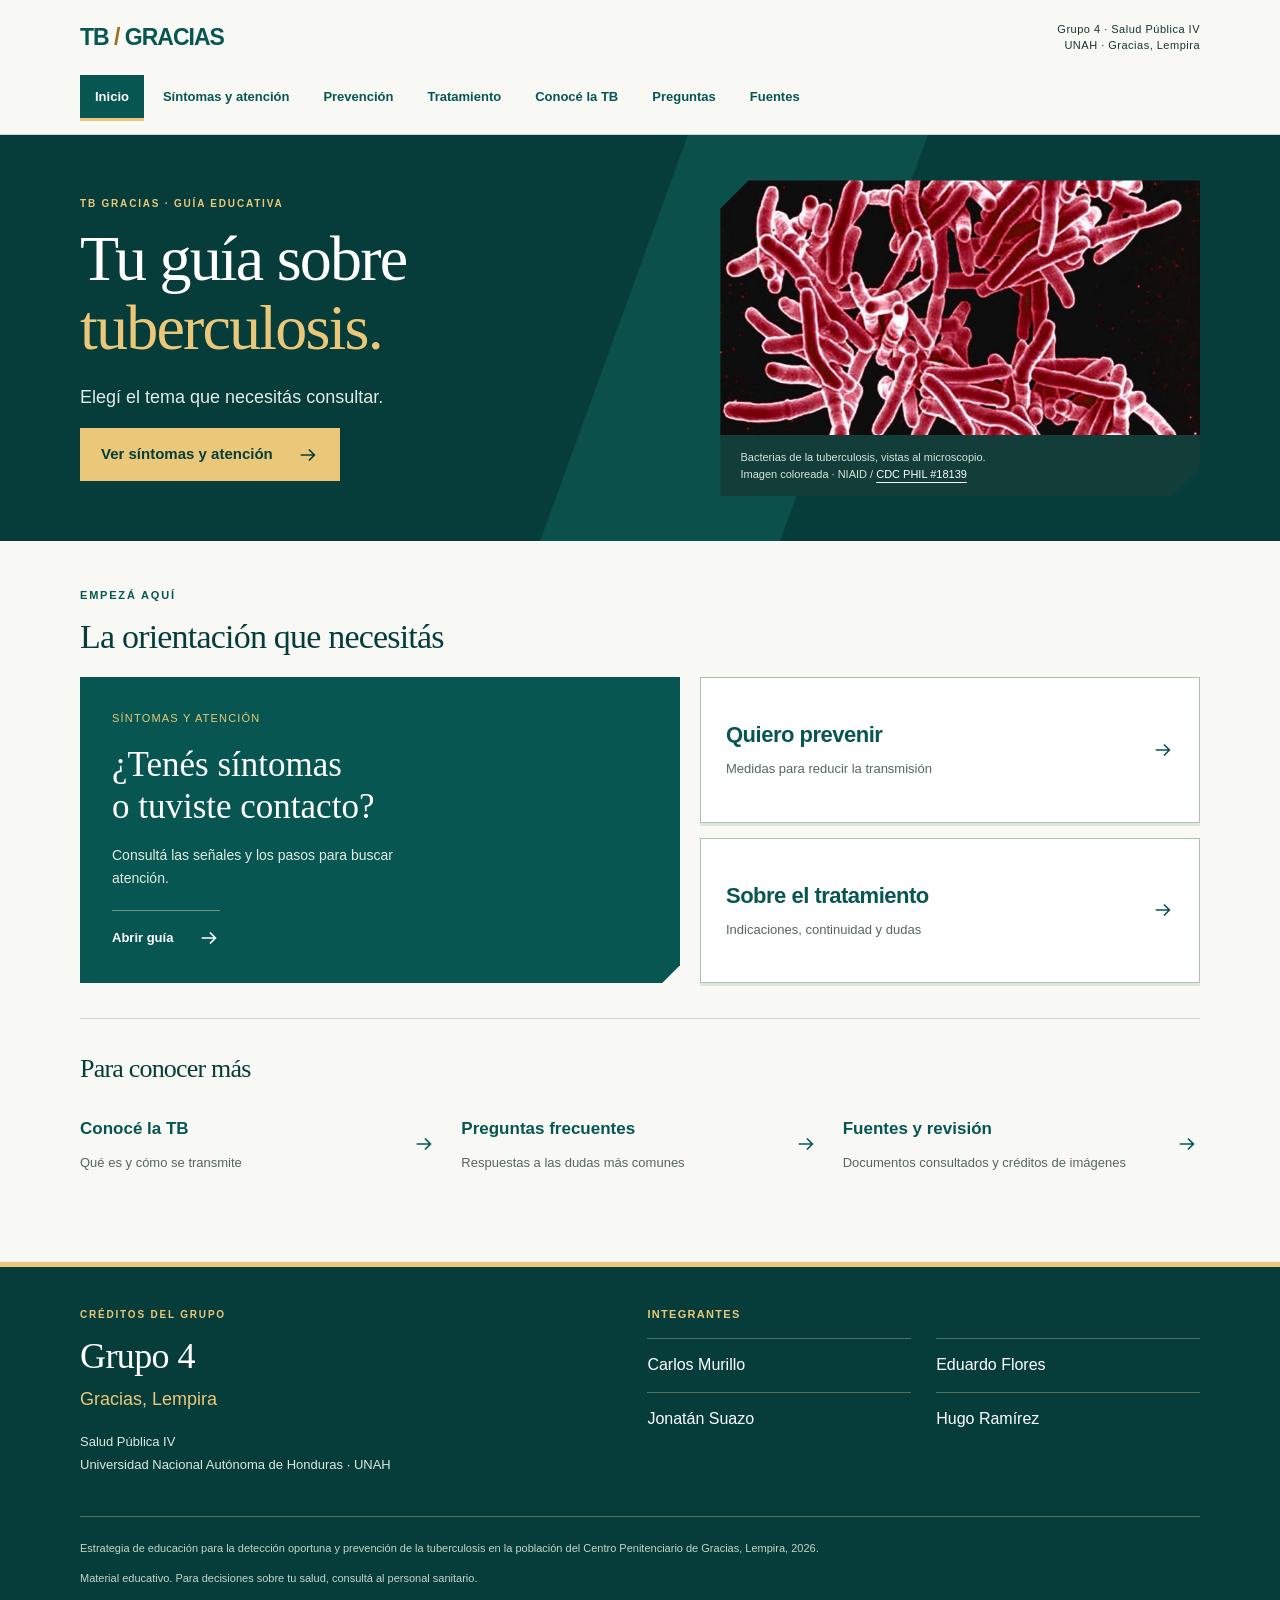
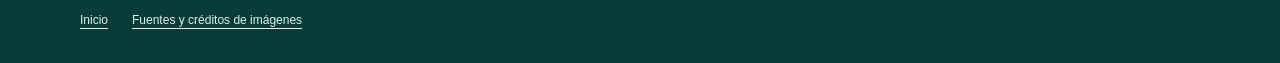
==== commit b3aed570: "Organize TB Gracias into focused pages and add Grupo 4 credits" ====
--- a/index.html
+++ b/index.html
@@ -1,84 +1,2 @@
-<!doctype html>
-<html lang="es">
-<head>
-  <meta charset="utf-8">
-  <meta name="viewport" content="width=device-width, initial-scale=1">
-  <meta name="theme-color" content="#063d3a">
-  <meta name="description" content="TB Gracias: síntomas de tuberculosis, atención, prevención y tratamiento, con fuentes oficiales consultables.">
-  <title>TB Gracias | Síntomas, atención y prevención</title>
-  <link rel="stylesheet" href="assets/styles.css">
-  <link rel="stylesheet" href="assets/editorial.css">
-  <link rel="stylesheet" href="assets/hierarchy.css">
-  <script src="assets/navigation.js" defer></script>
-</head>
-<body>
-  <a class="skip" href="#contenido">Saltar al contenido</a>
-  <div class="masthead wrap"><a class="brand" href="#inicio" aria-label="TB Gracias, inicio">TB<span> / </span>GRACIAS</a><span>Proyecto educativo<br>Gracias, Lempira · 2026</span></div>
-  <header id="inicio"><div class="wrap hero">
-    <div class="hero-copy"><span class="eyebrow">Información sobre tuberculosis</span><h1>Conocé las señales.<br><span>Sabé qué hacer.</span></h1><p>Encontrá orientación para consultar, cuidarte y acompañar el tratamiento.</p><a class="button" href="#que-hacer">Necesito saber qué hacer <svg class="ui-arrow" viewBox="0 0 24 24" fill="none" stroke="currentColor" stroke-width="1.8" aria-hidden="true" focusable="false"><path d="M4 12h15m-6-6 6 6-6 6"/></svg></a></div>
-    <figure class="hero-image" data-evidence="11"><img src="assets/img/tb-bacteria.jpg" alt="Micrografía electrónica coloreada de bacterias Mycobacterium tuberculosis" width="700" height="467" fetchpriority="high"><figcaption>Bacterias de la tuberculosis, vistas al microscopio.<br>Imagen coloreada · NIAID / <a href="#fuente-11">CDC PHIL #18139</a></figcaption></figure>
-  </div></header>
-  <div class="wrap entry" aria-labelledby="entry-title"><h2 id="entry-title">¿Qué necesitás consultar?</h2><div class="entry-grid">
-    <a href="#sintomas"><span><strong>Tengo síntomas</strong><small>Ver señales y cuándo consultar</small></span><span class="route-cta">Ver guía</span></a>
-    <a href="#contacto"><span><strong>Tuve contacto</strong><small>Qué hacer después de una exposición</small></span><span class="route-cta">Ver guía</span></a>
-    <a href="#prevencion"><span><strong>Quiero prevenir</strong><small>Medidas para reducir la transmisión</small></span><span class="route-cta">Ver guía</span></a>
-  </div></div>
-  <nav class="topic-nav" aria-label="Navegación por temas"><div class="wrap"><a href="#sintomas">Síntomas</a><a href="#que-hacer">Qué hacer</a><a href="#prevencion">Prevención</a><a href="#mitos">Preguntas</a></div></nav>
-  <main id="contenido" class="wrap" tabindex="-1">
-    <section id="sintomas" class="card" aria-labelledby="symptom-title">
-      <div class="section-heading"><div><span class="eyebrow">Reconocer</span><h2 id="symptom-title">Estas señales <span>merecen una consulta</span></h2></div></div>
-      <div data-claim="sintomas" data-evidence="1 4"><p>La tuberculosis puede causar los siguientes síntomas. Comunicalos al personal de salud para que te evalúe; no necesitás presentarlos todos para consultar.</p><ul class="symptoms"><li><img class="symptom-art" src="assets/img/healthicons/coughing-alt.svg" width="96" height="96" alt="" aria-hidden="true" loading="lazy"><span>Tos, con o sin flema</span></li><li><img class="symptom-art" src="assets/img/healthicons/chills-fever.svg" width="96" height="96" alt="" aria-hidden="true" loading="lazy"><span>Fiebre</span></li><li><img class="symptom-art" src="assets/img/healthicons/sweating.svg" width="96" height="96" alt="" aria-hidden="true" loading="lazy"><span>Sudoración nocturna</span></li><li><img class="symptom-art" src="assets/img/healthicons/weight.svg" width="96" height="96" alt="" aria-hidden="true" loading="lazy"><span>Pérdida de peso involuntaria</span></li><li><img class="symptom-art" src="assets/img/healthicons/blood-drop.svg" width="96" height="96" alt="" aria-hidden="true" loading="lazy"><span>Tos con sangre</span></li><li><img class="symptom-art" src="assets/img/healthicons/face-sleepy.svg" width="96" height="96" alt="" aria-hidden="true" loading="lazy"><span>Cansancio o debilidad</span></li></ul><aside class="notice"><svg class="guide-icon" viewBox="0 0 64 64" fill="none" stroke="currentColor" stroke-width="2.3" stroke-linecap="square" stroke-linejoin="miter" aria-hidden="true" focusable="false"><path d="m32 7 26 47H6ZM32 24v14M32 44v2"/></svg><div><strong>No esperés a que la tos dure semanas para comunicarla.</strong><span> El protocolo hondureño contempla tos de cualquier duración en la evaluación de una posible TB.</span></div></aside><p class="reading-note">Estos síntomas por sí solos no confirman tuberculosis. El diagnóstico requiere evaluación y las pruebas que correspondan. <a href="#diagnostico">Conocé cómo se evalúa.</a></p><details class="evidence-note"><summary>Ver fuentes</summary><p class="citation">Respaldo: <a href="#fuente-1">SESAL [1], pp. 20–22</a> · <a href="#fuente-4">CDC: síntomas [4]</a></p></details></div>
-      <aside id="atencion-urgente" class="urgent" data-claim="urgencia" data-evidence="10" aria-labelledby="urgent-title"><svg class="guide-icon" viewBox="0 0 64 64" fill="none" stroke="currentColor" stroke-width="2.3" stroke-linecap="square" stroke-linejoin="miter" aria-hidden="true" focusable="false"><path d="m32 7 26 47H6ZM32 24v14M32 44v2"/></svg><h3 id="urgent-title">Si tosés sangre, buscá valoración urgente</h3><p>Si expulsás más que unas pequeñas manchas o vetas de sangre, o la tos con sangre se acompaña de dificultad para respirar o dolor de pecho, buscá atención de emergencia.</p><details class="evidence-note"><summary>Ver fuentes</summary><p class="citation">Respaldo: <a href="#fuente-10">NHS: tos con sangre [10]</a></p></details></aside>
-    </section>
-    <section id="que-hacer" class="card action-card" aria-labelledby="action-title">
-      <div class="section-heading"><div><span class="eyebrow">Actuar</span><h2 id="action-title">¿Qué hago ahora?</h2></div></div>
-      <ol class="steps" data-claim="pasos" data-evidence="1 7 9"><li><strong>Comunicá tus síntomas.</strong><p>Contale al personal de salud qué sentís, desde cuándo y si estuviste cerca de alguien con TB.</p></li><li><strong>Acudí a la evaluación.</strong><p>El personal revisará tus síntomas, antecedentes y posibles exposiciones.</p></li><li><strong>Realizá las pruebas indicadas.</strong><p>Según tu evaluación, pueden solicitarte una muestra de flema, pruebas moleculares u otros estudios.</p></li><li><strong>Seguí las indicaciones.</strong><p>Cumplí las medidas respiratorias, las citas y el tratamiento que te indiquen.</p></li></ol>
-      <details class="evidence-note"><summary>Ver fuentes</summary><p class="citation">Respaldo: <a href="#fuente-1">SESAL [1], secciones 2.1–2.2</a> · <a href="#fuente-7">CDC: pruebas [7]</a> · <a href="#fuente-9">CDC: prevención [9]</a></p></details>
-      <div id="contacto" class="contact-note" data-claim="contacto" data-evidence="6"><h3>¿Tuviste contacto con alguien con TB activa?</h3><p>Consultá al personal de salud sobre la necesidad de pruebas, aunque te sintás bien. Explicá cuándo y cómo fue el contacto.</p><details class="evidence-note"><summary>Ver fuentes</summary><p class="citation">Respaldo: <a href="#fuente-6">CDC: exposición [6]</a></p></details></div>
-      <details id="diagnostico" class="disclosure" data-claim="diagnostico" data-evidence="1 7"><summary>¿Cómo se confirma el diagnóstico?</summary><div class="disclosure-body"><p>La evaluación puede incluir pruebas moleculares en una muestra de flema y, cuando corresponde, radiografía de tórax u otros estudios.</p><p>Las pruebas de sangre IGRA y la prueba cutánea de tuberculina detectan infección. Por sí solas no determinan si hay enfermedad activa; un resultado negativo tampoco la descarta siempre.</p><details class="evidence-note"><summary>Ver fuentes</summary><p class="citation">Respaldo: <a href="#fuente-1">SESAL [1], sección 2.2</a> · <a href="#fuente-7">CDC: pruebas [7]</a></p></details></div></details>
-    </section>
-    <div class="more-topics"><h2>Para entender y cuidarte</h2><p>Abrí el tema que necesitás. Los detalles y sus fuentes están dentro.</p></div>
-    <details id="que-es" class="topic-panel" aria-labelledby="about-title"><summary><span class="topic-label">Comprender</span><span id="about-title">La TB, explicada de forma sencilla</span><span class="panel-toggle" aria-hidden="true"></span></summary><div class="topic-body">
-
-      <div data-claim="definicion" data-evidence="3"><p>La tuberculosis (TB) es una enfermedad infecciosa causada por bacterias. Afecta sobre todo a los pulmones, pero también puede afectar otros órganos.</p><details class="evidence-note"><summary>Ver fuentes</summary><p class="citation">Respaldo: <a href="#fuente-3">OMS: tuberculosis [3]</a></p></details></div>
-      <div class="two-columns"><article class="info-panel" data-claim="latente" data-evidence="8"><span class="label">Infección latente</span><h3>Hay infección, sin enfermedad activa</h3><p>No provoca síntomas de TB ni se transmite a otras personas. Puede evolucionar a enfermedad activa; el personal de salud valora el tratamiento preventivo.</p><details class="evidence-note"><summary>Ver fuentes</summary><p class="citation">Respaldo: <a href="#fuente-8">CDC: TB inactiva [8]</a></p></details></article><article class="info-panel" data-claim="activa" data-evidence="3 5"><span class="label">Enfermedad activa</span><h3>Las bacterias se multiplican y causan enfermedad</h3><p>Puede haber síntomas, aunque algunas personas no los presentan. La TB activa de los pulmones o la garganta puede transmitirse por el aire.</p><details class="evidence-note"><summary>Ver fuentes</summary><p class="citation">Respaldo: <a href="#fuente-3">OMS [3]</a> · <a href="#fuente-5">CDC: transmisión [5]</a></p></details></article></div>
-      <div id="transmision" class="transmission" data-claim="transmision" data-evidence="5"><h3>¿Cómo se transmite?</h3><p>Alguien con TB activa en pulmones o garganta puede liberar bacterias al toser, hablar o cantar. Otras personas pueden inhalarlas. La transmisión es más probable en espacios cerrados con mala circulación del aire.</p><p><strong>No se transmite por dar la mano, compartir alimentos o bebidas, ni tocar la ropa de cama o el asiento del inodoro.</strong></p><details class="evidence-note"><summary>Ver fuentes</summary><p class="citation">Respaldo: <a href="#fuente-5">CDC: causas y transmisión [5]</a></p></details></div>
-    </div></details>
-    <details id="prevencion" class="topic-panel" aria-labelledby="prevention-title"><summary><span class="topic-label">Cuidarnos</span><span id="prevention-title">¿Cómo reducimos la transmisión?</span><span class="panel-toggle" aria-hidden="true"></span></summary><div class="topic-body">
-
-      <ul class="prevention-list" data-claim="prevencion" data-evidence="2 3 9"><li><strong>Consultá por los síntomas.</strong><span>La atención y el tratamiento tempranos ayudan a reducir la propagación.</span></li><li><strong>Favorecé la ventilación.</strong><span>La circulación de aire forma parte de las medidas de prevención.</span></li><li><strong>Cubrí boca y nariz al toser o estornudar.</strong><span>Si tenés TB, seguí las indicaciones de higiene respiratoria.</span></li><li><strong>Seguí las medidas respiratorias indicadas.</strong><span>Usá la mascarilla y cumplí la separación o el aislamiento que indique el personal de salud.</span></li><li><strong>Acudí a las pruebas y controles.</strong><span>Seguí la evaluación que corresponda por síntomas o por contacto con una persona con TB.</span></li><li><strong>Completá el tratamiento prescrito.</strong><span>Si te indican tratamiento para TB activa o preventivo, seguí el plan del personal de salud.</span></li></ul>
-      <details class="evidence-note"><summary>Ver fuentes</summary><p class="citation">Respaldo: <a href="#fuente-2">SESAL [2], secciones 7.1, 7.2 y 8.7</a> · <a href="#fuente-3">OMS: prevención [3]</a> · <a href="#fuente-9">CDC: prevención [9]</a></p></details>
-    </div></details>
-    <details id="tratamiento" class="topic-panel" aria-labelledby="treatment-title"><summary><span class="topic-label">Tratamiento</span><span id="treatment-title">La tuberculosis se puede tratar</span><span class="panel-toggle" aria-hidden="true"></span></summary><div class="topic-body"><div class="treatment">
-      <div class="treatment-copy" data-claim="tratamiento" data-evidence="3 9 12"><span class="eyebrow">Acompañar el tratamiento</span><p>El tratamiento de la enfermedad activa utiliza antibióticos. Los medicamentos y su duración dependen de la evaluación y del tipo de TB.</p><p><strong>Sentirte mejor no significa que debás suspenderlo.</strong> Tomá los medicamentos durante todo el tiempo indicado. Interrumpirlos antes de tiempo o tomarlos de forma irregular puede favorecer la resistencia a los medicamentos.</p><p>Si tenés molestias o dificultades para tomar los medicamentos, contactá al personal de salud. Ante señales como piel u ojos amarillos o sensación de desmayo, buscá atención inmediata. El equipo de salud puede indicar cambios o suspender los medicamentos.</p><details class="evidence-note"><summary>Ver fuentes</summary><p class="citation">Respaldo: <a href="#fuente-3">OMS: tratamiento [3]</a> · <a href="#fuente-9">CDC: prevención [9]</a> · <a href="#fuente-12">CDC: tratamiento [12]</a></p></details></div>
-      <figure data-evidence="13"><img src="assets/img/tb-microscopy.jpg" alt="Muestra con bacterias de tuberculosis teñida con Ziehl-Neelsen, aumentada mil veces" width="700" height="467" loading="lazy"><figcaption>Microscopía de una muestra teñida · CDC / Dr. George P. Kubica · <a href="#fuente-13">PHIL #5789</a></figcaption></figure>
-    </div></div></details>
-    <details id="mitos" class="topic-panel" aria-labelledby="faq-title"><summary><span class="topic-label">Resolver dudas</span><span id="faq-title">Preguntas y mitos frecuentes</span><span class="panel-toggle" aria-hidden="true"></span></summary><div class="topic-body">
-
-      <details class="disclosure" data-claim="mito-tos" data-evidence="1 7"><summary>¿Tener tos significa que tengo TB?</summary><div class="disclosure-body"><p>No. La tos por sí sola no confirma TB. Necesitás evaluación y las pruebas indicadas para determinar la causa.</p><details class="evidence-note"><summary>Ver fuentes</summary><p class="citation">Respaldo: <a href="#fuente-1">SESAL [1], secciones 1.6 y 2</a> · <a href="#fuente-7">CDC: pruebas [7]</a></p></details></div></details>
-      <details class="disclosure" data-claim="mito-tratamiento" data-evidence="12"><summary>¿Puedo dejar el tratamiento si ya me siento mejor?</summary><div class="disclosure-body"><p>No lo suspendás por tu cuenta porque te sintás mejor. Completalo según las indicaciones; si aparecen problemas, contactá al personal de salud.</p><details class="evidence-note"><summary>Ver fuentes</summary><p class="citation">Respaldo: <a href="#fuente-12">CDC: tratamiento [12]</a></p></details></div></details>
-      <details class="disclosure" data-claim="mito-poblacion" data-evidence="7"><summary>¿La TB afecta solamente a personas privadas de libertad?</summary><div class="disclosure-body"><p>No. Cualquier persona puede desarrollar TB. El riesgo de exposición y de enfermar varía entre personas y entornos.</p><details class="evidence-note"><summary>Ver fuentes</summary><p class="citation">Respaldo: <a href="#fuente-7">CDC: quién debería hacerse pruebas [7]</a></p></details></div></details>
-      <details class="disclosure" data-claim="mito-deteccion" data-evidence="3"><summary>¿Detectarla temprano ayuda a otras personas?</summary><div class="disclosure-body"><p>Sí. La evaluación y el tratamiento tempranos ayudan a reducir la transmisión y mejoran las posibilidades de recuperación.</p><details class="evidence-note"><summary>Ver fuentes</summary><p class="citation">Respaldo: <a href="#fuente-3">OMS: prevención [3]</a></p></details></div></details>
-    </div></details>
-    <aside class="final-call"><div><h2>¿Tenés una inquietud sobre TB?</h2><p>Usá estos pasos para preparar tu consulta.</p></div><a class="button" href="#que-hacer">Ver qué hacer <svg class="ui-arrow" viewBox="0 0 24 24" fill="none" stroke="currentColor" stroke-width="1.8" aria-hidden="true" focusable="false"><path d="M4 12h15m-6-6 6 6-6 6"/></svg></a></aside>
-    <section id="fuentes" class="sources" aria-labelledby="sources-title"><span class="eyebrow">Información con respaldo</span><h2 id="sources-title">Fuentes y revisión</h2><p>Revisión documental realizada el <time datetime="2026-10-22">22 de octubre de 2026</time>. Los enlaces de respaldo de cada bloque remiten a estas fuentes. La información puede actualizarse y no sustituye una evaluación clínica.</p><p><a href="docs/revision.html">Consultar el registro de revisión y los criterios utilizados </a></p>
-      <details class="disclosure source-list"><summary>Consultar las fuentes y créditos</summary><div class="disclosure-body"><ol>
-        <li id="fuente-1"><a href="https://honduras.bvsalud.org/wp-content/uploads/2025/08/PROTOCOLO-DE-DIAGNOSTICO-Y-TRATAMIENTO-DE-LA-TUBERCULOSIS-EN-HONDURAS.pdf">SESAL. Protocolo de Diagnóstico y Tratamiento de la Tuberculosis en Honduras. PT49:2024, marzo de 2025 (PDF).</a> Secciones 1.6, 2.1 y 2.2. Páginas impresas 18–28; páginas 24–34 del visor.</li>
-        <li id="fuente-2"><a href="https://honduras.bvsalud.org/wp-content/uploads/2025/05/Manual-para-la-Prevencion-y-Atencion-de-la-TB-en-Honduras.pdf">SESAL. Manual para la Prevención y Atención de la Tuberculosis en Honduras. M18:2019, Rev.01–2025 (PDF).</a> Secciones 7.1, 7.2 y 8.7; páginas impresas 13–19 y 34–35.</li>
-        <li id="fuente-3"><a href="https://www.who.int/es/news-room/fact-sheets/detail/tuberculosis">OMS. Tuberculosis.</a> Ficha del 24 de marzo de 2026: panorama general, síntomas, prevención, diagnóstico y tratamiento.</li>
-        <li id="fuente-4"><a href="https://www.cdc.gov/tb/es/signs-symptoms/signos-y-sintomas.html">CDC. Signos y síntomas de la tuberculosis.</a> 11 de febrero de 2025.</li>
-        <li id="fuente-5"><a href="https://www.cdc.gov/tb/es/causes/causas.html">CDC. Tuberculosis: causas y cómo se propaga.</a> 11 de febrero de 2025.</li>
-        <li id="fuente-6"><a href="https://www.cdc.gov/tb/exposure/index.html">CDC. Exposure to Tuberculosis.</a> 25 de marzo de 2024; en inglés.</li>
-        <li id="fuente-7"><a href="https://www.cdc.gov/tb/es/testing/pruebas.html">CDC. Pruebas para detectar la tuberculosis.</a> 11 de febrero de 2025.</li>
-        <li id="fuente-8"><a href="https://www.cdc.gov/tb/es/about/la-tuberculosis-inactiva.html">CDC. Acerca de la tuberculosis inactiva.</a> 7 de febrero de 2025.</li>
-        <li id="fuente-9"><a href="https://www.cdc.gov/tb/es/prevention/prevencion.html">CDC. Cómo prevenir la tuberculosis.</a> 13 de febrero de 2025.</li>
-        <li id="fuente-10"><a href="https://www.nhs.uk/symptoms/coughing-up-blood/">NHS. Coughing up blood.</a> Revisada el 13 de junio de 2024; en inglés. Se utiliza la orientación clínica, sin trasladar los teléfonos ni las rutas asistenciales del Reino Unido.</li>
-        <li id="fuente-11"><a href="https://wwwn.cdc.gov/phil/Details.aspx?pid=18139">CDC PHIL #18139. NIAID, 2010.</a> Micrografía electrónica coloreada. Dominio público; CDC es la fuente gratuita.</li>
-        <li id="fuente-12"><a href="https://www.cdc.gov/tb/es/treatment/tratamiento.html">CDC. Tratamiento de la tuberculosis.</a> 13 de febrero de 2025.</li>
-        <li id="fuente-13"><a href="https://wwwn.cdc.gov/phil/Details.aspx?pid=5789">CDC PHIL #5789. CDC / Dr. George P. Kubica.</a> Tinción de Ziehl-Neelsen, aumento de 1000×. Dominio público; CDC es la fuente gratuita.</li>
-      </ol><p>Ilustraciones de síntomas: <a href="https://healthicons.org/about">Health Icons, licencia CC0</a>. Archivos alojados en este sitio y recoloreados para el diseño. Son apoyos visuales; los nombres escritos identifican cada síntoma.</p><p>Las imágenes se recortan visualmente para su presentación. Su uso y las referencias no implican respaldo institucional del proyecto.</p><a href="#inicio">Volver al inicio </a></div></details>
-    </section>
-  </main>
-  <footer><div class="wrap"><strong>TB Gracias · Proyecto educativo de Salud Pública IV</strong><p>Estrategia de educación para la detección oportuna y prevención de la tuberculosis en la población del Centro Penitenciario de Gracias, Lempira, 2026.</p><p>Material educativo. Para decisiones sobre tu salud, consultá al personal sanitario.</p><a href="#fuentes">Fuentes</a><span aria-hidden="true"> · </span><a href="#inicio">Volver al inicio </a></div></footer>
-</body>
-</html>
+<!doctype html><html lang="es"><head><meta charset="utf-8"><meta name="viewport" content="width=device-width,initial-scale=1"><meta name="theme-color" content="#063d3a"><meta name="description" content="TB Gracias: guía educativa sobre tuberculosis, con síntomas, prevención, tratamiento y fuentes."><title>TB Gracias | Guía sobre tuberculosis</title><link rel="stylesheet" href="assets/styles.css"><link rel="stylesheet" href="assets/editorial.css"><link rel="stylesheet" href="assets/hierarchy.css"><link rel="stylesheet" href="assets/pages.css"><script src="assets/navigation.js" defer></script></head><body data-page="index.html"><a class="skip" href="#contenido">Saltar al contenido</a><div class="site-header" id="arriba"><div class="masthead wrap"><a class="brand" href="index.html" aria-label="TB Gracias, inicio">TB<span> / </span>GRACIAS</a><span>Grupo 4 · Salud Pública IV<br>UNAH · Gracias, Lempira</span></div><details class="site-menu wrap" open><summary>Explorar temas <span aria-hidden="true" class="menu-bars"></span></summary><nav class="site-links" aria-label="Menú principal"><a href="index.html" aria-current="page">Inicio</a><a href="sintomas.html">Síntomas y atención</a><a href="prevencion.html">Prevención</a><a href="tratamiento.html">Tratamiento</a><a href="conocer.html">Conocé la TB</a><a href="preguntas.html">Preguntas</a><a href="fuentes.html">Fuentes</a></nav></details></div><header id="inicio"><div class="wrap hero"><div class="hero-copy"><span class="eyebrow">TB Gracias · Guía educativa</span><h1 id="home-title">Tu guía sobre<br><span>tuberculosis.</span></h1><p>Elegí el tema que necesitás consultar.</p><a class="button" href="sintomas.html">Ver síntomas y atención <svg class="ui-arrow" viewBox="0 0 24 24" fill="none" stroke="currentColor" stroke-width="1.8" aria-hidden="true" focusable="false"><path d="M4 12h15m-6-6 6 6-6 6"/></svg></a></div><figure class="hero-image" data-evidence="11"><img src="assets/img/tb-bacteria.jpg" alt="Micrografía electrónica coloreada de bacterias Mycobacterium tuberculosis" width="700" height="467" fetchpriority="high"><figcaption>Bacterias de la tuberculosis, vistas al microscopio.<br>Imagen coloreada · NIAID / <a href="fuentes.html#fuente-11">CDC PHIL #18139</a></figcaption></figure></div></header>
+<main id="contenido" class="wrap home-main" tabindex="-1"><section id="temas" aria-labelledby="routes-title"><span class="eyebrow">Empezá aquí</span><h2 id="routes-title">La orientación que necesitás</h2><div class="home-actions"><a id="sintomas" class="home-primary" href="sintomas.html"><span class="route-kicker">Síntomas y atención</span><strong>¿Tenés síntomas<br>o tuviste contacto?</strong><p>Consultá las señales y los pasos para buscar atención.</p><span class="route-action">Abrir guía <svg class="ui-arrow" viewBox="0 0 24 24" fill="none" stroke="currentColor" stroke-width="1.8" aria-hidden="true" focusable="false"><path d="M4 12h15m-6-6 6 6-6 6"/></svg></span></a><div class="home-secondary"><a id="prevencion" href="prevencion.html"><span><strong>Quiero prevenir</strong><small>Medidas para reducir la transmisión</small></span><svg class="ui-arrow" viewBox="0 0 24 24" fill="none" stroke="currentColor" stroke-width="1.8" aria-hidden="true" focusable="false"><path d="M4 12h15m-6-6 6 6-6 6"/></svg></a><a id="tratamiento" href="tratamiento.html"><span><strong>Sobre el tratamiento</strong><small>Indicaciones, continuidad y dudas</small></span><svg class="ui-arrow" viewBox="0 0 24 24" fill="none" stroke="currentColor" stroke-width="1.8" aria-hidden="true" focusable="false"><path d="M4 12h15m-6-6 6 6-6 6"/></svg></a></div></div></section><section class="home-resources" aria-labelledby="resources-title"><h2 id="resources-title">Para conocer más</h2><div class="resource-grid"><a id="que-es" href="conocer.html"><strong>Conocé la TB</strong><span>Qué es y cómo se transmite</span><svg class="ui-arrow" viewBox="0 0 24 24" fill="none" stroke="currentColor" stroke-width="1.8" aria-hidden="true" focusable="false"><path d="M4 12h15m-6-6 6 6-6 6"/></svg></a><a id="mitos" href="preguntas.html"><strong>Preguntas frecuentes</strong><span>Respuestas a las dudas más comunes</span><svg class="ui-arrow" viewBox="0 0 24 24" fill="none" stroke="currentColor" stroke-width="1.8" aria-hidden="true" focusable="false"><path d="M4 12h15m-6-6 6 6-6 6"/></svg></a><a id="fuentes" href="fuentes.html"><strong>Fuentes y revisión</strong><span>Documentos consultados y créditos de imágenes</span><svg class="ui-arrow" viewBox="0 0 24 24" fill="none" stroke="currentColor" stroke-width="1.8" aria-hidden="true" focusable="false"><path d="M4 12h15m-6-6 6 6-6 6"/></svg></a></div></section></main><footer class="group-footer"><div class="wrap"><section class="group-credit" aria-labelledby="group-title"><div><span class="eyebrow">Créditos del grupo</span><h2 id="group-title">Grupo 4</h2><p class="group-location">Gracias, Lempira</p><p class="group-course">Salud Pública IV<br>Universidad Nacional Autónoma de Honduras · UNAH</p></div><div><h3>Integrantes</h3><ul class="member-list"><li>Carlos Murillo</li><li>Eduardo Flores</li><li>Jonatán Suazo</li><li>Hugo Ramírez</li></ul></div></section><div class="footer-base"><p>Estrategia de educación para la detección oportuna y prevención de la tuberculosis en la población del Centro Penitenciario de Gracias, Lempira, 2026.</p><p>Material educativo. Para decisiones sobre tu salud, consultá al personal sanitario.</p><nav aria-label="Enlaces al pie"><a href="index.html">Inicio</a><a href="fuentes.html">Fuentes y créditos de imágenes</a></nav></div></div></footer></body></html>
--- a/assets/pages.css
+++ b/assets/pages.css
@@ -0,0 +1,5 @@
+/* Separate pages, shared navigation and group credits. */
+.continue-reading>span{display:block}
+html{scroll-padding-top:24px}body{background:#f8f9f4}.site-header{background:#f8f9f4;border-bottom:1px solid var(--line)}.site-header .masthead{min-height:75px}.site-menu{margin-top:0}.site-menu>summary{display:none}.site-links{display:flex;align-items:center;gap:4px;padding:0 0 13px;flex-wrap:wrap}.site-links a{font-size:13px;font-weight:600;min-height:44px;padding:11px 15px;text-decoration:none;border-bottom:3px solid transparent}.site-links a:hover{background:var(--soft)}.site-links a[aria-current="page"]{color:#fff;background:var(--brand);border-bottom-color:var(--accent)}.hero{padding-block:45px}.hero h1{font-family:Georgia,'Times New Roman',serif;font-weight:400;font-size:clamp(42px,5vw,64px);letter-spacing:-1.8px}.hero .eyebrow{font-size:10px}.hero p{font-size:18px}.home-main{padding-block:45px 50px}.home-main h2{font-family:Georgia,'Times New Roman',serif;font-weight:400;font-size:34px;letter-spacing:-.8px}.home-actions{display:grid;grid-template-columns:1.2fr 1fr;gap:20px}.home-primary{background:#075651;color:white;padding:32px;text-decoration:none;position:relative;clip-path:polygon(0 0,100% 0,100% calc(100% - 18px),calc(100% - 18px) 100%,0 100%)}.route-kicker{font-size:11px;text-transform:uppercase;letter-spacing:1.2px;display:block;color:#ebc879;margin-bottom:17px}.home-primary strong{font-family:Georgia,'Times New Roman',serif;font-size:35px;font-weight:400;line-height:1.2;display:block;margin-bottom:16px}.home-primary p{font-size:14px;max-width:330px;color:#e1ede4}.route-action{display:inline-flex;gap:25px;align-items:center;border-top:1px solid #6c9580;padding-top:16px;margin-top:4px;font-weight:bold;font-size:13px}.home-primary:hover{background:#063d3a}.home-secondary{display:grid;grid-template-rows:1fr 1fr;gap:15px}.home-secondary a{display:flex;align-items:center;justify-content:space-between;gap:24px;border:1px solid #abc0af;background:#fff;padding:25px;text-decoration:none;box-shadow:0 3px 0 #e0e7db}.home-secondary strong{display:block;font-size:22px;letter-spacing:-.5px;line-height:1.35}.home-secondary small{display:block;color:var(--muted);font-size:13px;margin-top:8px}.home-secondary a:hover{background:#eaf0e5}.home-resources{padding-top:35px;margin-top:35px;border-top:1px solid var(--line)}.home-resources h2{font-size:26px}.resource-grid{display:grid;grid-template-columns:repeat(3,1fr);gap:24px}.resource-grid a{display:grid;grid-template-columns:1fr 24px;gap:10px 15px;padding:10px 0;text-decoration:none}.resource-grid strong{font-size:17px;grid-column:1}.resource-grid span{grid-column:1;font-size:13px;color:var(--muted);line-height:1.6}.resource-grid svg{grid-column:2;grid-row:1/3;align-self:center}.resource-grid a:hover strong{text-decoration:underline}.reading-main{padding-block:28px 45px}.breadcrumbs{display:flex;gap:12px;align-items:center;flex-wrap:wrap;font-size:12px;margin-bottom:30px;color:#53665e}.breadcrumbs a{padding-block:8px}.page-intro{border-bottom:1px solid var(--line);padding-bottom:28px;margin-bottom:30px}.page-intro h1{font-family:Georgia,'Times New Roman',serif;color:var(--dark);font-weight:400;font-size:clamp(35px,4.5vw,52px);letter-spacing:-1.4px;line-height:1.14;max-width:840px;margin-bottom:18px}.page-intro>p{color:var(--muted);max-width:700px;font-size:16px;margin-bottom:0}.page-contents{display:flex;gap:10px;margin-top:24px;flex-wrap:wrap}.page-contents a{padding:10px 17px;border:1px solid #a2b8aa;text-decoration:none;font-size:13px;font-weight:600;min-height:44px}.page-contents a:hover{background:var(--soft)}.topic-article{border-bottom:0;margin-bottom:0;padding:0}.topic-article>.treatment{margin-bottom:15px}.topic-article .treatment .eyebrow{display:none}.reading-main .sources{margin-top:0}.reading-main .sources>h2,.reading-main .sources>.eyebrow{display:none}.continue-reading{margin-top:30px;padding-top:25px;border-top:1px solid var(--line);display:flex;align-items:center;justify-content:space-between;gap:22px}.continue-reading>span{font-size:13px;color:var(--muted)}.continue-reading .button{font-size:14px}.group-footer{padding:40px 0 20px;background:#063d3a;color:#dce9df;border-top:5px solid #ebc879}.group-credit{display:grid;grid-template-columns:1fr 1.1fr;gap:65px;padding-bottom:30px;margin:0}.group-footer .eyebrow{color:#ebc879;font-size:10px}.group-footer h2{font-family:Georgia,'Times New Roman',serif;font-weight:400;color:#fff;font-size:36px;margin:0 0 7px;letter-spacing:-.6px}.group-location{font-size:18px!important;color:#ebc879;margin-bottom:15px!important}.group-course{font-size:13px!important;line-height:1.8}.group-footer h3{font-size:11px;color:#ebc879;letter-spacing:1.3px;text-transform:uppercase;font-weight:600;margin:0 0 16px}.member-list{padding:0;margin:0;list-style:none;display:grid;grid-template-columns:1fr 1fr;gap:0 25px}.member-list li{padding:13px 0;border-top:1px solid #507260;color:#fff;font-size:16px}.footer-base{border-top:1px solid #507260;padding-top:22px}.footer-base p{font-size:11px;line-height:1.8;max-width:900px;color:#c3d6c9}.footer-base nav{display:flex;gap:24px}.group-footer a{color:#e5eee5;font-size:12px;min-height:44px}.group-footer p{margin-bottom:10px}.group-footer strong{color:#fff}
+@media(max-width:850px){.site-menu>summary{display:flex;align-items:center;justify-content:space-between;list-style:none;cursor:pointer;font-size:13px;font-weight:bold;padding:12px 0;min-height:48px;border-top:1px solid var(--line)}.site-menu>summary::-webkit-details-marker{display:none}.menu-bars{width:21px;height:13px;border-block:2px solid #075651;position:relative}.menu-bars:after{content:'';position:absolute;left:0;right:0;top:4px;height:2px;background:#075651}.site-links{display:grid;grid-template-columns:1fr 1fr;padding-block:7px 17px;gap:5px}.site-links a{border:1px solid #cad8ca;padding:12px;font-size:13px}.home-actions{grid-template-columns:1.1fr 1fr;gap:15px}.home-primary{padding:26px}.home-primary strong{font-size:30px}.home-secondary a{padding:22px}.home-secondary strong{font-size:20px}.group-credit{gap:35px}}
+@media(max-width:600px){.site-header .masthead{min-height:65px}.masthead>span{font-size:9px;line-height:1.6}.hero{padding-block:30px}.hero h1{font-size:44px}.hero p{font-size:16px}.home-main{padding-block:29px 25px}.home-main h2{font-size:28px}.home-actions{grid-template-columns:1fr;gap:13px}.home-primary{padding:27px}.home-primary strong{font-size:31px}.home-primary p{font-size:14px}.home-secondary{gap:11px}.home-secondary a{padding:21px;min-height:100px}.home-secondary strong{font-size:20px}.home-secondary small{font-size:12px}.home-resources{margin-top:28px;padding-top:25px}.home-resources h2{font-size:25px}.resource-grid{grid-template-columns:1fr;gap:0}.resource-grid a{padding:18px 0;border-top:1px solid var(--line)}.resource-grid strong{font-size:17px}.reading-main{padding-top:18px}.breadcrumbs{margin-bottom:22px;font-size:11px;gap:10px}.page-intro{padding-bottom:23px;margin-bottom:26px}.page-intro h1{font-size:35px;letter-spacing:-1px}.page-intro>p{font-size:15px}.page-contents{gap:7px;margin-top:20px}.page-contents a{font-size:12px;padding:10px 12px}.reading-main .section-heading h2{font-size:29px}.continue-reading{display:block}.continue-reading .button{margin-top:15px}.group-footer{padding-top:30px}.group-credit{grid-template-columns:1fr;gap:26px;padding-bottom:26px}.group-footer h2{font-size:34px}.group-location{font-size:17px!important}.group-course{font-size:12px!important}.member-list{gap:0 20px}.member-list li{font-size:15px;padding-block:13px}.group-footer h3{margin-bottom:12px}.footer-base p{font-size:10px}.footer-base nav{gap:20px;flex-wrap:wrap}.footer-base a{font-size:11px}}
